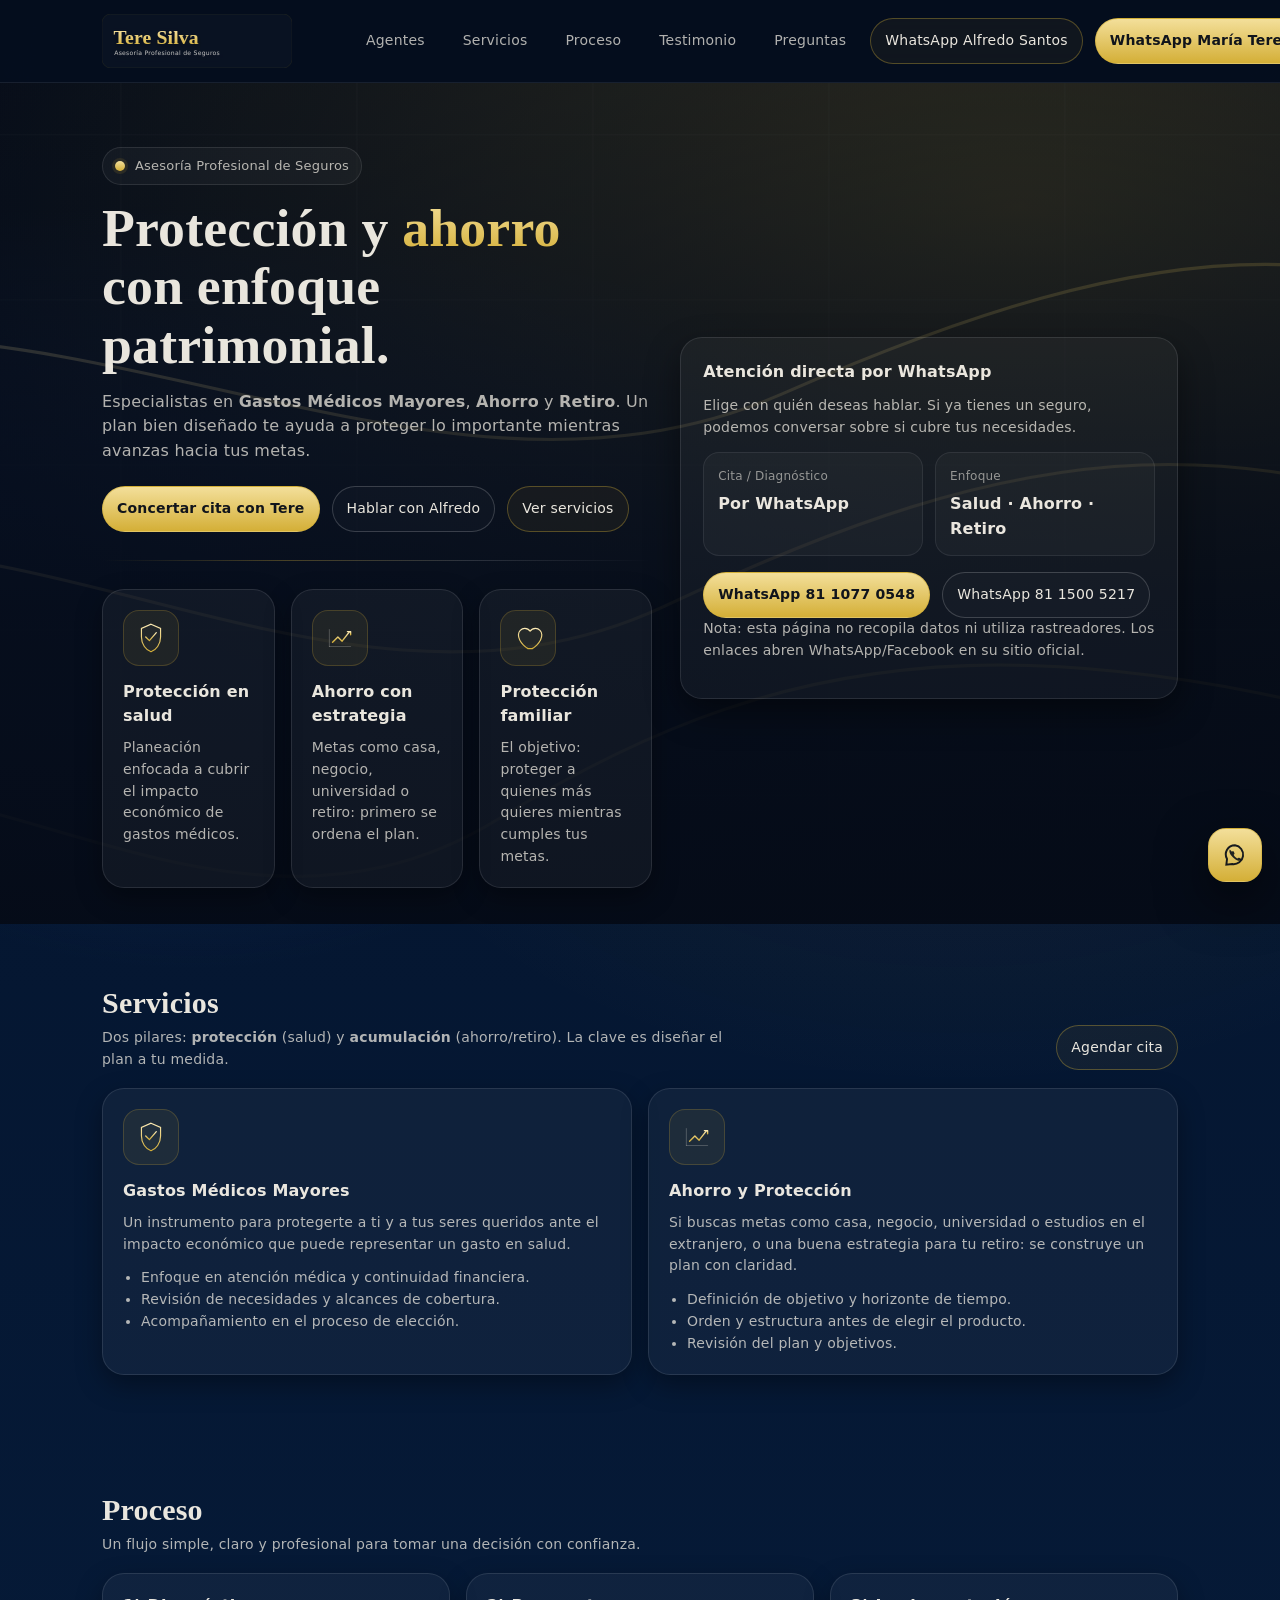
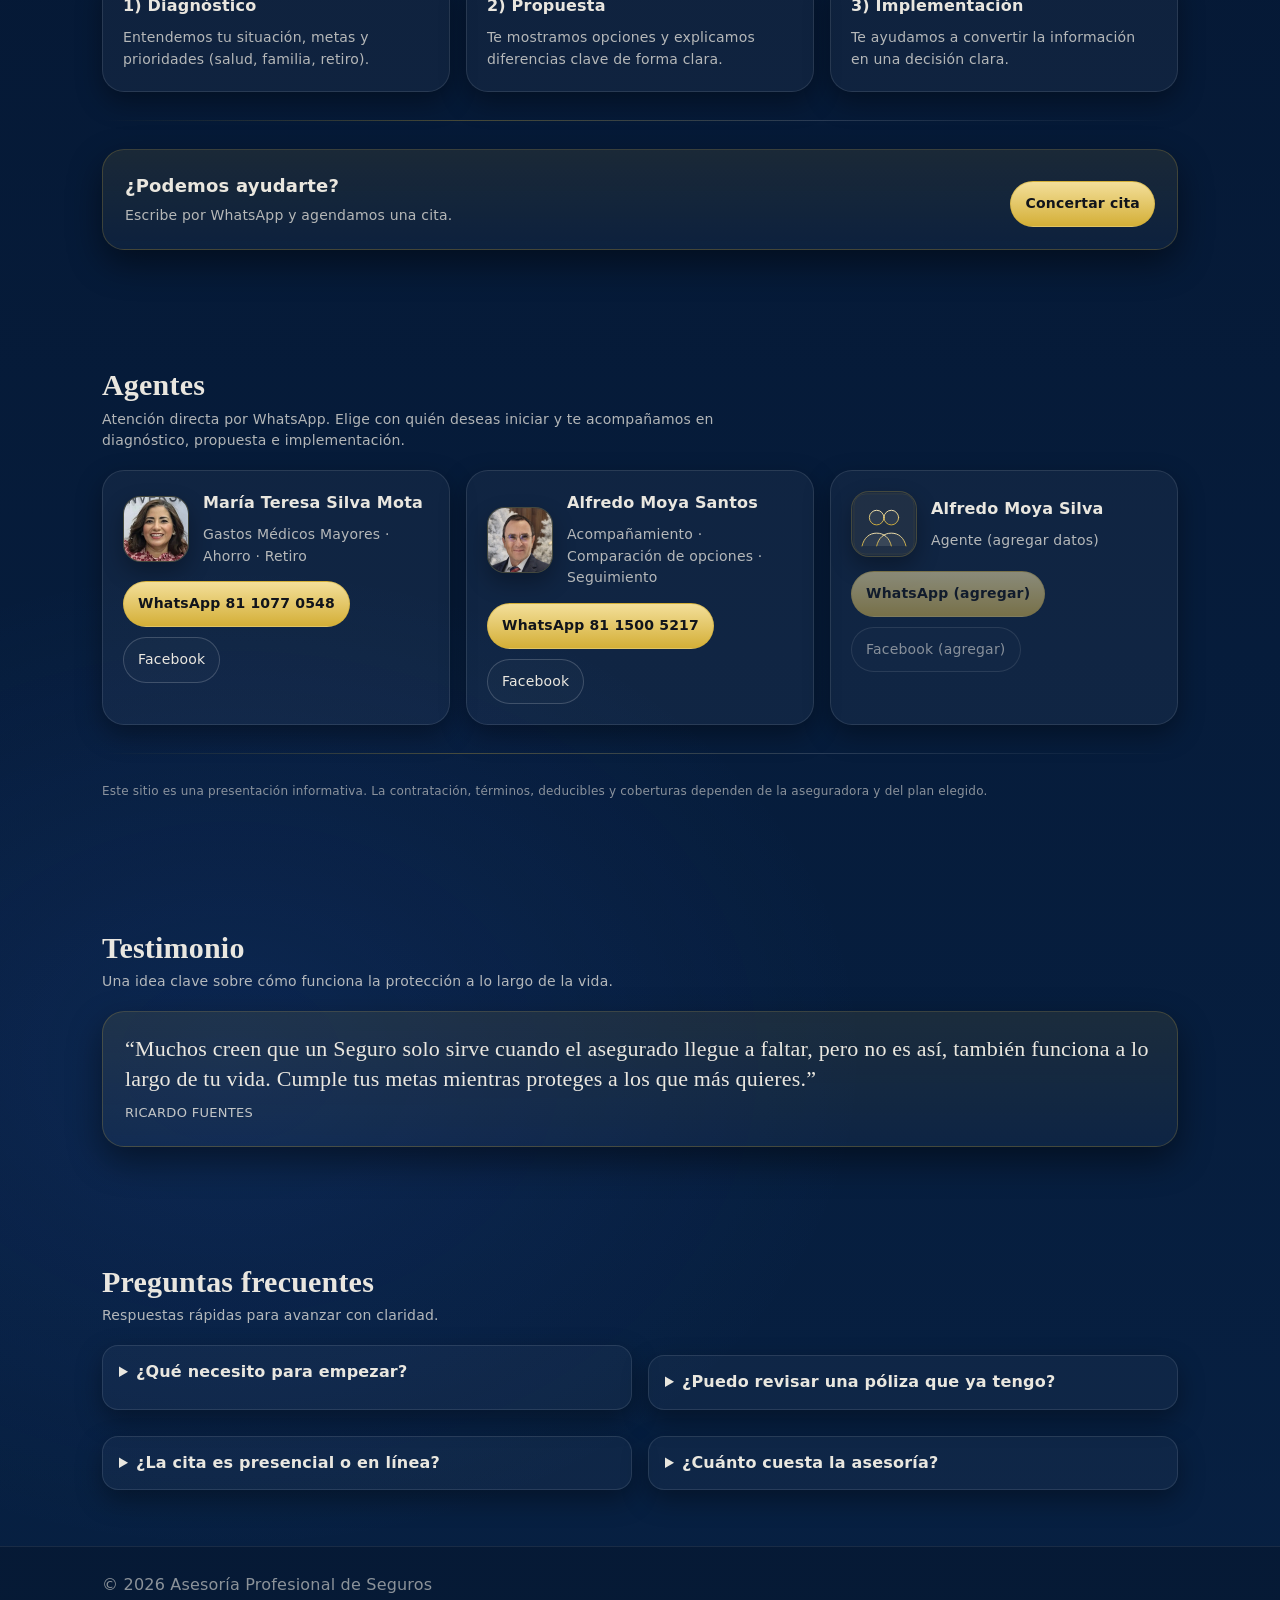
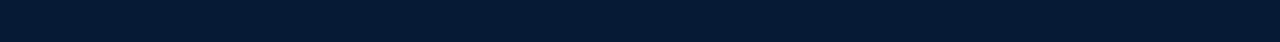
==== index.html @ 5f9d7c5d "Add files via upload" ====
<!DOCTYPE html>

<html lang="es">
<head>
<meta charset="utf-8"/>
<meta content="width=device-width, initial-scale=1" name="viewport"/>
<title>Asesoría Profesional de Seguros – Especialista en Gastos Médicos Mayores, Ahorro y Retiro</title>
<meta content="Especialista en Gastos Médicos Mayores, Ahorro y Retiro. Agenda una cita por WhatsApp." name="description"/>
<meta content="#061326" name="theme-color"/>
<link href="assets/logo.svg" rel="icon" type="image/svg+xml"/>
<link as="image" href="assets/hero.svg" rel="preload"/>
<link href="style.css" rel="stylesheet"/>
</head>
<body>
<header class="site-header" id="siteHeader">
<div class="container">
<div class="header-inner">
<a aria-label="Inicio" class="brand" href="#">
<img alt="Tere Silva - Asesoría de Seguros" src="assets/logo.svg"/>
</a>
<nav aria-label="Navegación" class="nav">
<a data-scroll="agentes" href="#agentes">Agentes</a>
<a data-scroll="servicios" href="#servicios">Servicios</a>
<a data-scroll="proceso" href="#proceso">Proceso</a>
<a data-scroll="testimonio" href="#testimonio">Testimonio</a>
<a data-scroll="faq" href="#faq">Preguntas</a>
</nav>
<div class="header-ctas">
<a class="btn btn-ghost" href="https://wa.link/dg5rxk" rel="noopener" target="_blank">WhatsApp Alfredo Santos</a>
<a class="btn btn-primary" href="https://wa.link/lrawgj" rel="noopener" target="_blank">WhatsApp María Teresa</a>
<button aria-expanded="false" aria-label="Abrir menú" class="btn btn-icon hamburger" id="btnMenu">
<svg aria-hidden="true" fill="none" height="20" viewbox="0 0 24 24" width="20">
<path d="M4 7h16M4 12h16M4 17h16" stroke="rgba(245,241,232,0.9)" stroke-linecap="round" stroke-width="2"></path>
</svg>
</button>
</div>
</div>
<div aria-label="Navegación móvil" class="mobile-nav" data-open="0" id="mobileNav" style="display:none">
<a data-scroll="agentes" href="#agentes">Agentes</a>
<a data-scroll="servicios" href="#servicios">Servicios</a>
<a data-scroll="proceso" href="#proceso">Proceso</a>
<a data-scroll="testimonio" href="#testimonio">Testimonio</a>
<a data-scroll="faq" href="#faq">Preguntas</a>
</div>
</div>
</header>
<main>
<section class="hero">
<div class="container">
<div class="hero-inner">
<div>
<span class="badge"><i></i> Asesoría Profesional de Seguros</span>
<h1 class="h-title">Protección y <span class="accent">ahorro</span> con enfoque patrimonial.</h1>
<p class="h-sub">
              Especialistas en <strong>Gastos Médicos Mayores</strong>, <strong>Ahorro</strong> y <strong>Retiro</strong>.
              Un plan bien diseñado te ayuda a proteger lo importante mientras avanzas hacia tus metas.
            </p>
<div class="hero-actions">
<a class="btn btn-primary" href="https://wa.link/lrawgj" rel="noopener" target="_blank">Concertar cita con Tere</a>
<a class="btn" href="https://wa.link/dg5rxk" rel="noopener" target="_blank">Hablar con Alfredo</a>
<a class="btn btn-ghost" data-scroll="servicios" href="#servicios">Ver servicios</a>
</div>
<div class="hr"></div>
<div class="grid-3">
<div class="card">
<div class="icon"><img alt="" aria-hidden="true" src="assets/icon-shield.svg"/></div>
<h4>Protección en salud</h4>
<p>Planeación enfocada a cubrir el impacto económico de gastos médicos.</p>
</div>
<div class="card">
<div class="icon"><img alt="" aria-hidden="true" src="assets/icon-growth.svg"/></div>
<h4>Ahorro con estrategia</h4>
<p>Metas como casa, negocio, universidad o retiro: primero se ordena el plan.</p>
</div>
<div class="card">
<div class="icon"><img alt="" aria-hidden="true" src="assets/icon-heart.svg"/></div>
<h4>Protección familiar</h4>
<p>El objetivo: proteger a quienes más quieres mientras cumples tus metas.</p>
</div>
</div>
</div>
<aside aria-label="Tarjeta de contacto rápido" class="hero-card">
<h3>Atención directa por WhatsApp</h3>
<p>
              Elige con quién deseas hablar. Si ya tienes un seguro, podemos conversar sobre si cubre tus necesidades.
            </p>
<div class="kpi">
<div class="k">
<div class="label">Cita / Diagnóstico</div>
<div class="val">Por WhatsApp</div>
</div>
<div class="k">
<div class="label">Enfoque</div>
<div class="val">Salud · Ahorro · Retiro</div>
</div>
</div>
<div class="hero-actions" style="margin-top:16px">
<a class="btn btn-primary" href="https://wa.link/lrawgj" rel="noopener" target="_blank">WhatsApp 81 1077 0548</a>
<a class="btn" href="https://wa.link/dg5rxk" rel="noopener" target="_blank">WhatsApp 81 1500 5217</a>
</div>
<p class="smallprint">
              Nota: esta página no recopila datos ni utiliza rastreadores. Los enlaces abren WhatsApp/Facebook en su sitio oficial.
            </p>
</aside>
</div>
</div>
</section>
<section class="section" id="servicios">
<div class="container">
<div class="section-head">
<div>
<h2 class="section-title">Servicios</h2>
<p class="section-sub">
              Dos pilares: <strong>protección</strong> (salud) y <strong>acumulación</strong> (ahorro/retiro). La clave es diseñar el plan a tu medida.
            </p>
</div>
<a class="btn btn-ghost" href="https://wa.link/lrawgj" rel="noopener" target="_blank">Agendar cita</a>
</div>
<div class="grid-2">
<article class="card">
<div class="icon"><img alt="" aria-hidden="true" src="assets/icon-shield.svg"/></div>
<h4>Gastos Médicos Mayores</h4>
<p>
              Un instrumento para protegerte a ti y a tus seres queridos ante el impacto económico que puede representar un gasto en salud.
            </p>
<ul>
<li>Enfoque en atención médica y continuidad financiera.</li>
<li>Revisión de necesidades y alcances de cobertura.</li>
<li>Acompañamiento en el proceso de elección.</li>
</ul>
</article>
<article class="card">
<div class="icon"><img alt="" aria-hidden="true" src="assets/icon-growth.svg"/></div>
<h4>Ahorro y Protección</h4>
<p>
              Si buscas metas como casa, negocio, universidad o estudios en el extranjero, o una buena estrategia para tu retiro: se construye un plan con claridad.
            </p>
<ul>
<li>Definición de objetivo y horizonte de tiempo.</li>
<li>Orden y estructura antes de elegir el producto.</li>
<li>Revisión del plan y objetivos.</li>
</ul>
</article>
</div>
</div>
</section>
<section class="section" id="proceso">
<div class="container">
<div class="section-head">
<div>
<h2 class="section-title">Proceso</h2>
<p class="section-sub">
              Un flujo simple, claro y profesional para tomar una decisión con confianza.
            </p>
</div>
</div>
<div class="grid-3">
<div class="card">
<h4>1) Diagnóstico</h4>
<p>Entendemos tu situación, metas y prioridades (salud, familia, retiro).</p>
</div>
<div class="card">
<h4>2) Propuesta</h4>
<p>Te mostramos opciones y explicamos diferencias clave de forma clara.</p>
</div>
<div class="card">
<h4>3) Implementación</h4>
<p>Te ayudamos a convertir la información en una decisión clara.</p>
</div>
</div>
<div class="hr"></div>
<div class="callout">
<div class="section-head" style="margin-bottom:0">
<div>
<h3 style="margin:0;font-size:18px;letter-spacing:.2px">¿Podemos ayudarte?</h3>
<p class="section-sub" style="margin-top:6px">
                Escribe por WhatsApp y agendamos una cita.
              </p>
</div>
<a class="btn btn-primary" href="https://wa.link/lrawgj" rel="noopener" target="_blank">Concertar cita</a>
</div>
</div>
</div>
</section>
<section class="section" id="agentes">
<div class="container">
<div class="section-head">
<div>
<h2 class="section-title">Agentes</h2>
<p class="section-sub">Atención directa por WhatsApp. Elige con quién deseas iniciar y te acompañamos en diagnóstico, propuesta e implementación.</p>
</div>
</div>
<div class="grid-3 agents-grid">
<article class="card agent-card">
<div class="agent-top">
<picture class="agent-photo" aria-label="Agente: María Teresa Silva Mota"><source srcset="assets/agent-maria-teresa.webp" type="image/webp"/><img class="agent-photo-img" src="assets/agent-maria-teresa.jpg" alt="Agente: María Teresa Silva Mota" loading="lazy" width="66" height="66"/></picture>
<div>
<h4 class="agent-name">María Teresa Silva Mota</h4>
<p class="agent-role">Gastos Médicos Mayores · Ahorro · Retiro</p>
</div>
</div>
<p class="agent-desc"> </p>
<div class="agent-actions">
<a class="btn btn-primary" href="https://wa.link/lrawgj" rel="noopener" target="_blank">WhatsApp 81 1077 0548</a>
<a class="btn" href="https://www.facebook.com/TereSilvaGMM" rel="noopener" target="_blank">Facebook</a>
</div>
</article>
<article class="card agent-card">
<div class="agent-top">
<picture class="agent-photo" aria-label="Agente: Alfredo Moya Santos"><source srcset="assets/agent-alfredo-santos.webp" type="image/webp"/><img class="agent-photo-img" src="assets/agent-alfredo-santos.jpg" alt="Agente: Alfredo Moya Santos" loading="lazy" width="66" height="66"/></picture>
<div>
<h4 class="agent-name">Alfredo Moya Santos</h4>
<p class="agent-role">Acompañamiento · Comparación de opciones · Seguimiento</p>
</div>
</div>
<p class="agent-desc"> </p>
<div class="agent-actions">
<a class="btn btn-primary" href="https://wa.link/dg5rxk" rel="noopener" target="_blank">WhatsApp 81 1500 5217</a>
<a class="btn" href="http://www.facebook.com/AlfredoMoyaSantos" rel="noopener" target="_blank">Facebook</a>
</div>
</article>
<article class="card agent-card">
<div class="agent-top">
<img alt="Agente: Alfredo Moya Silva" class="agent-photo" loading="lazy" src="assets/agent-equipo.svg"/>
<div>
<h4 class="agent-name">Alfredo Moya Silva</h4>
<p class="agent-role">Agente (agregar datos)</p>
</div>
</div>
<p class="agent-desc"> </p>
<div class="agent-actions"><a aria-disabled="true" class="btn btn-primary btn-disabled" href="#">WhatsApp (agregar)</a><a aria-disabled="true" class="btn btn-disabled" href="#">Facebook (agregar)</a></div>
</article>
</div>
<div class="hr"></div>
<p class="smallprint">
          Este sitio es una presentación informativa. La contratación, términos, deducibles y coberturas dependen de la aseguradora y del plan elegido.
        </p>
</div>
</section>
<section class="section" id="testimonio">
<div class="container">
<div class="section-head">
<div>
<h2 class="section-title">Testimonio</h2>
<p class="section-sub">Una idea clave sobre cómo funciona la protección a lo largo de la vida.</p>
</div>
</div>
<div class="callout">
<p class="quote">
            “Muchos creen que un Seguro solo sirve cuando el asegurado llegue a faltar, pero no es así, también funciona a lo largo de tu vida. Cumple tus metas mientras proteges a los que más quieres.”
          </p>
<p class="quote-author">Ricardo Fuentes</p>
</div>
</div>
</section>
<section class="section" id="faq">
<div class="container">
<div class="section-head">
<div>
<h2 class="section-title">Preguntas frecuentes</h2>
<p class="section-sub">Respuestas rápidas para avanzar con claridad.</p>
</div>
</div>
<div class="faq grid-2">
<details class="card">
<summary>¿Qué necesito para empezar?</summary>
<p>Con una breve conversación: qué buscas proteger, tu objetivo de ahorro/retiro y tu horizonte de tiempo.</p>
</details>
<details class="card">
<summary>¿Puedo revisar una póliza que ya tengo?</summary>
<p>Sí. Podemos revisar lo que tienes y compararlo contra tus necesidades actuales.</p>
</details>
<details class="card">
<summary>¿La cita es presencial o en línea?</summary>
<p>La forma más práctica es iniciar por WhatsApp y después definimos el formato de la cita.</p>
</details>
<details class="card">
<summary>¿Cuánto cuesta la asesoría?</summary>
<p>Escríbenos y te orientamos sobre el siguiente paso.</p>
</details>
</div>
</div>
</section>
</main>
<footer>
<div class="container">
<div>© <span id="year"></span> Asesoría Profesional de Seguros</div>
</div>
</footer>
<button aria-label="Abrir WhatsApp" class="whatsapp-fab" data-href="https://wa.link/lrawgj" id="waFab">
<!-- Minimal WhatsApp glyph (not official logo) -->
<svg aria-hidden="true" fill="none" viewbox="0 0 24 24">
<path d="M12 3a8.5 8.5 0 0 0-7.36 12.75L4 21l5.42-.62A8.5 8.5 0 1 0 12 3z" stroke="rgba(5,11,23,0.92)" stroke-width="1.8"></path>
<path d="M9.2 8.9c.2-.4.4-.4.6-.4h.6c.2 0 .4.1.5.4l.6 1.4c.1.3.1.6-.1.8l-.4.5c-.1.1-.2.3-.1.5.2.5.7 1.2 1.3 1.8.6.6 1.3 1.1 1.8 1.3.2.1.4 0 .5-.1l.5-.4c.2-.2.5-.2.8-.1l1.4.6c.3.1.4.3.4.5v.6c0 .2 0 .4-.4.6-.4.2-1.4.6-2.8.2-1.4-.4-3-1.6-4.4-3-1.4-1.4-2.6-3-3-4.4-.4-1.4 0-2.4.2-2.8z" fill="rgba(5,11,23,0.88)"></path>
</svg>
</button>
<script>
    document.getElementById('year').textContent = new Date().getFullYear();
  </script>
<script src="main.js"></script>
</body>
</html>
---- style.css ----
/* TereSilva - Lux Corporate (static, no WordPress dependencies) */

:root{
  --bg0:#04132b;
  --bg1:#072042;
  --panel: rgba(255,255,255,0.045);
  --panel2: rgba(255,255,255,0.03);
  --stroke: rgba(255,255,255,0.10);
  --stroke2: rgba(212,175,55,0.22);
  --text: rgba(245,241,232,0.95);
  --muted: rgba(245,241,232,0.72);
  --muted2: rgba(245,241,232,0.56);
  --gold: #d4af37;
  --gold2:#b88b1b;
  --ice: #b7c6ff;
  --danger:#ff5b5b;
  --shadow: 0 22px 60px rgba(0,0,0,0.55);
  --shadow2: 0 14px 34px rgba(0,0,0,0.45);
  --radius-xl: 22px;
  --radius-lg: 18px;
  --radius-md: 14px;
  --maxw: 1120px;
}

*{ box-sizing:border-box; }
html, body{ margin:0; padding:0; }
body{
  font-family: system-ui, -apple-system, Segoe UI, Roboto, Arial, sans-serif;
  background: radial-gradient(1200px 800px at 75% 20%, rgba(212,175,55,0.08), transparent 55%),
              radial-gradient(1100px 850px at 18% 82%, rgba(64,123,255,0.10), transparent 58%),
              radial-gradient(900px 700px at 15% 18%, rgba(20,48,96,0.65), transparent 55%),
              linear-gradient(180deg, var(--bg0), var(--bg1));
  color: var(--text);
  line-height: 1.55;
  letter-spacing: 0.2px;
  overflow-x:hidden;
}

a{ color:inherit; text-decoration:none; }
a:focus-visible, button:focus-visible{
  outline: 3px solid rgba(212,175,55,0.55);
  outline-offset: 3px;
  border-radius: 10px;
}

.container{
  max-width: var(--maxw);
  margin: 0 auto;
  padding: 0 22px;
}

.hr{
  height:1px;
  background: linear-gradient(90deg, transparent, rgba(212,175,55,0.35), rgba(255,255,255,0.16), transparent);
  margin: 28px 0;
  opacity: 0.9;
}

.badge{
  display:inline-flex;
  align-items:center;
  gap:10px;
  padding: 8px 12px;
  border-radius: 999px;
  background: rgba(255,255,255,0.035);
  border: 1px solid rgba(255,255,255,0.10);
  color: var(--muted);
  font-size: 13px;
}

.badge i{
  width:10px; height:10px;
  border-radius:50%;
  background: linear-gradient(180deg, #f3df9a, var(--gold));
  box-shadow: 0 0 0 3px rgba(212,175,55,0.12);
}

header.site-header{
  position: sticky;
  top: 0;
  z-index: 50;
  backdrop-filter: blur(16px);
  background: rgba(5,11,23,0.66);
  border-bottom: 1px solid rgba(255,255,255,0.08);
}

.header-inner{
  display:flex;
  align-items:center;
  justify-content:space-between;
  padding: 14px 0;
  gap: 14px;
}

.brand{
  display:flex;
  align-items:center;
  gap: 12px;
  min-width: 240px;
}

.brand img{
  width: 190px;
  height: auto;
  display:block;
}

.nav{
  display:flex;
  align-items:center;
  gap: 18px;
}

.nav a{
  color: var(--muted);
  font-size: 14px;
  padding: 10px 10px;
  border-radius: 10px;
  transition: background .2s ease, color .2s ease;
}

.nav a:hover{
  background: rgba(255,255,255,0.04);
  color: var(--text);
}

.header-ctas{
  display:flex;
  align-items:center;
  gap: 12px;
}

.btn{
  border: 1px solid rgba(255,255,255,0.18);
  background: rgba(255,255,255,0.02);
  color: var(--text);
  padding: 11px 14px;
  border-radius: 999px;
  font-size: 14px;
  display:inline-flex;
  align-items:center;
  justify-content:center;
  gap: 10px;
  cursor: pointer;
  transition: transform .16s ease, background .2s ease, border-color .2s ease;
  user-select:none;
  white-space:nowrap;
}

.btn:hover{
  transform: translateY(-1px);
  background: rgba(255,255,255,0.05);
  border-color: rgba(255,255,255,0.26);
}

.btn-primary{
  background: linear-gradient(180deg, #f3df9a, var(--gold));
  border-color: rgba(212,175,55,0.55);
  color: rgba(5,11,23,0.95);
  font-weight: 700;
}

.btn-primary:hover{
  background: linear-gradient(180deg, #fdebb5, #cfa52d);
}

.btn-ghost{
  border-color: rgba(212,175,55,0.35);
  background: rgba(212,175,55,0.06);
  color: var(--text);
}

.btn-ghost:hover{
  background: rgba(212,175,55,0.10);
}

.btn-icon{
  width: 44px;
  height: 44px;
  padding: 0;
  border-radius: 14px;
}

.hamburger{
  display:none;
}

.mobile-nav{
  display:none;
  padding: 0 0 14px 0;
}

.mobile-nav a{
  display:block;
  padding: 12px 12px;
  color: var(--muted);
  border-radius: 12px;
  margin-top: 6px;
  background: rgba(255,255,255,0.02);
  border: 1px solid rgba(255,255,255,0.08);
}

.mobile-nav a:hover{
  color: var(--text);
  background: rgba(255,255,255,0.04);
}

/* HERO */
.hero{
  position: relative;
  padding: 64px 0 36px 0;
  overflow: hidden;
}

.hero::before{
  content:"";
  position:absolute;
  inset: -80px -120px -120px -120px;
  background-image: url("assets/hero.svg");
  background-size: cover;
  background-position: center;
  opacity: 0.92;
  transform: scale(1.02);
  pointer-events:none;
}

.hero::after{
  content:"";
  position:absolute;
  inset:0;
  background:
    linear-gradient(180deg, rgba(5,11,23,0.22), rgba(5,11,23,0.86) 62%, rgba(5,11,23,0.98));
  pointer-events:none;
}

.hero-inner{
  position:relative;
  z-index:2;
  display:grid;
  grid-template-columns: 1.05fr 0.95fr;
  gap: 28px;
  align-items: center;
}

.h-title{
  font-family: Georgia, "Times New Roman", serif;
  letter-spacing: 0.2px;
  font-weight: 800;
  font-size: clamp(34px, 4.2vw, 54px);
  line-height: 1.08;
  margin: 14px 0 14px 0;
}

.h-title .accent{
  background: linear-gradient(180deg, #f3df9a, var(--gold));
  -webkit-background-clip: text;
  background-clip: text;
  color: transparent;
}

.h-sub{
  color: var(--muted);
  font-size: 16px;
  max-width: 56ch;
}

.hero-actions{
  display:flex;
  gap: 12px;
  flex-wrap: wrap;
  margin-top: 22px;
}

.hero-card{
  background: rgba(255,255,255,0.04);
  border: 1px solid rgba(255,255,255,0.10);
  border-radius: var(--radius-xl);
  padding: 22px 22px;
  box-shadow: var(--shadow2);
}

.hero-card h3{
  margin: 0 0 10px 0;
  font-size: 16px;
  letter-spacing: 0.2px;
}

.hero-card p{
  margin: 0 0 14px 0;
  color: var(--muted);
  font-size: 14px;
}

.kpi{
  display:grid;
  grid-template-columns: 1fr 1fr;
  gap: 12px;
  margin-top: 14px;
}

.kpi .k{
  background: rgba(255,255,255,0.03);
  border: 1px solid rgba(255,255,255,0.08);
  border-radius: 16px;
  padding: 14px;
}

.k .label{
  color: var(--muted2);
  font-size: 12px;
}

.k .val{
  margin-top: 6px;
  font-weight: 800;
  letter-spacing: 0.2px;
}

.section{
  padding: 56px 0;
}

.section-head{
  display:flex;
  align-items:flex-end;
  justify-content: space-between;
  gap: 18px;
  margin-bottom: 18px;
}

.section-title{
  font-family: Georgia, "Times New Roman", serif;
  font-size: 30px;
  margin: 0;
}

.section-sub{
  margin: 0;
  color: var(--muted);
  max-width: 70ch;
  font-size: 14px;
}

.grid-3{
  display:grid;
  grid-template-columns: repeat(3, 1fr);
  gap: 16px;
}

.grid-2{
  display:grid;
  grid-template-columns: repeat(2, 1fr);
  gap: 16px;
}

.card{
  background: var(--panel);
  border: 1px solid rgba(255,255,255,0.10);
  border-radius: var(--radius-xl);
  padding: 20px;
  box-shadow: 0 10px 26px rgba(0,0,0,0.35);
  transition: transform .18s ease, border-color .18s ease, background .18s ease;
}

.card:hover{
  transform: translateY(-3px);
  border-color: rgba(212,175,55,0.22);
  background: rgba(255,255,255,0.055);
}

.card .icon{
  width: 56px;
  height: 56px;
  border-radius: 16px;
  background: rgba(212,175,55,0.08);
  border: 1px solid rgba(212,175,55,0.22);
  display:flex;
  align-items:center;
  justify-content:center;
  margin-bottom: 14px;
}

.card .icon img{
  width: 34px; height: 34px;
}

.card h4{
  margin: 0 0 8px 0;
  font-size: 16px;
}

.card p{
  margin: 0;
  color: var(--muted);
  font-size: 14px;
}

.card ul{
  margin: 12px 0 0 18px;
  padding: 0;
  color: var(--muted);
  font-size: 14px;
}

.callout{
  border-radius: var(--radius-xl);
  background: linear-gradient(180deg, rgba(212,175,55,0.10), rgba(255,255,255,0.03));
  border: 1px solid rgba(212,175,55,0.22);
  padding: 22px;
  box-shadow: var(--shadow2);
}

.quote{
  font-family: Georgia, "Times New Roman", serif;
  font-size: 22px;
  line-height: 1.35;
  margin: 0 0 10px 0;
}

.quote-author{
  margin: 0;
  color: rgba(245,241,232,0.78);
  font-size: 13px;
  letter-spacing: 0.3px;
  text-transform: uppercase;
}

.faq details{
  background: rgba(255,255,255,0.035);
  border: 1px solid rgba(255,255,255,0.10);
  border-radius: 16px;
  padding: 14px 16px;
}

.faq details + details{ margin-top: 10px; }

.faq summary{
  cursor: pointer;
  font-weight: 700;
  color: var(--text);
}

.faq p{
  color: var(--muted);
  margin: 10px 0 0 0;
  font-size: 14px;
}

.contact-card{
  display:flex;
  flex-direction: column;
  gap: 12px;
}

.contact-row{
  display:flex;
  align-items:center;
  justify-content: space-between;
  gap: 12px;
  padding: 12px 14px;
  background: rgba(255,255,255,0.03);
  border: 1px solid rgba(255,255,255,0.08);
  border-radius: 16px;
}

.contact-row .who{
  display:flex;
  flex-direction: column;
  gap: 2px;
}

.contact-row .who strong{
  letter-spacing: 0.2px;
}

.contact-row .who span{
  font-size: 12px;
  color: var(--muted2);
}

/* AGENTES */
.agents-grid{ margin-top: 10px; }

.agent-top{
  display:flex;
  align-items:center;
  gap: 14px;
  margin-bottom: 12px;
}

.agent-photo{
  width: 66px;
  height: 66px;
  border-radius: 18px;
  overflow: hidden;
  background: rgba(212,175,55,0.06);
  border: 1px solid rgba(212,175,55,0.22);
  box-shadow: 0 10px 22px rgba(0,0,0,0.30);
  flex: 0 0 auto;
  display: block;
}

.agent-photo-img{
  width: 100%;
  height: 100%;
  display: block;
  object-fit: cover;
  object-position: 50% 25%;
}

.agent-name{
  margin: 0;
  font-size: 16px;
}

.agent-role{
  margin: 4px 0 0 0;
  color: var(--muted2);
  font-size: 12px;
}

.agent-desc{
  margin: 0;
  color: var(--muted);
  font-size: 14px;
}

.agent-actions{
  display:flex;
  gap: 10px;
  flex-wrap: wrap;
  margin-top: 14px;
}

footer{
  padding: 26px 0 44px 0;
  color: var(--muted2);
  border-top: 1px solid rgba(255,255,255,0.08);
  background: rgba(0,0,0,0.18);
}

.smallprint{
  font-size: 12px;
  color: rgba(245,241,232,0.55);
  margin-top: 10px;
}

.whatsapp-fab{
  position: fixed;
  right: 18px;
  bottom: 18px;
  z-index: 70;
  width: 54px;
  height: 54px;
  border-radius: 18px;
  background: linear-gradient(180deg, #f3df9a, var(--gold));
  border: 1px solid rgba(212,175,55,0.55);
  box-shadow: 0 18px 50px rgba(0,0,0,0.55);
  display:flex;
  align-items:center;
  justify-content:center;
  cursor:pointer;
  transition: transform .16s ease;
}
.whatsapp-fab:hover{ transform: translateY(-2px); }
.whatsapp-fab svg{ width: 26px; height: 26px; }

/* Responsive */
@media (max-width: 980px){
  .hero-inner{ grid-template-columns: 1fr; }
  .grid-3{ grid-template-columns: 1fr; }
  .grid-2{ grid-template-columns: 1fr; }
  .nav, .header-ctas .btn-ghost{ display:none; }
  .hamburger{ display:inline-flex; }
  .mobile-nav{ display:block; }
}


/* Disabled placeholder buttons */
.btn-disabled{opacity:0.55; pointer-events:none; filter:saturate(0.8);}
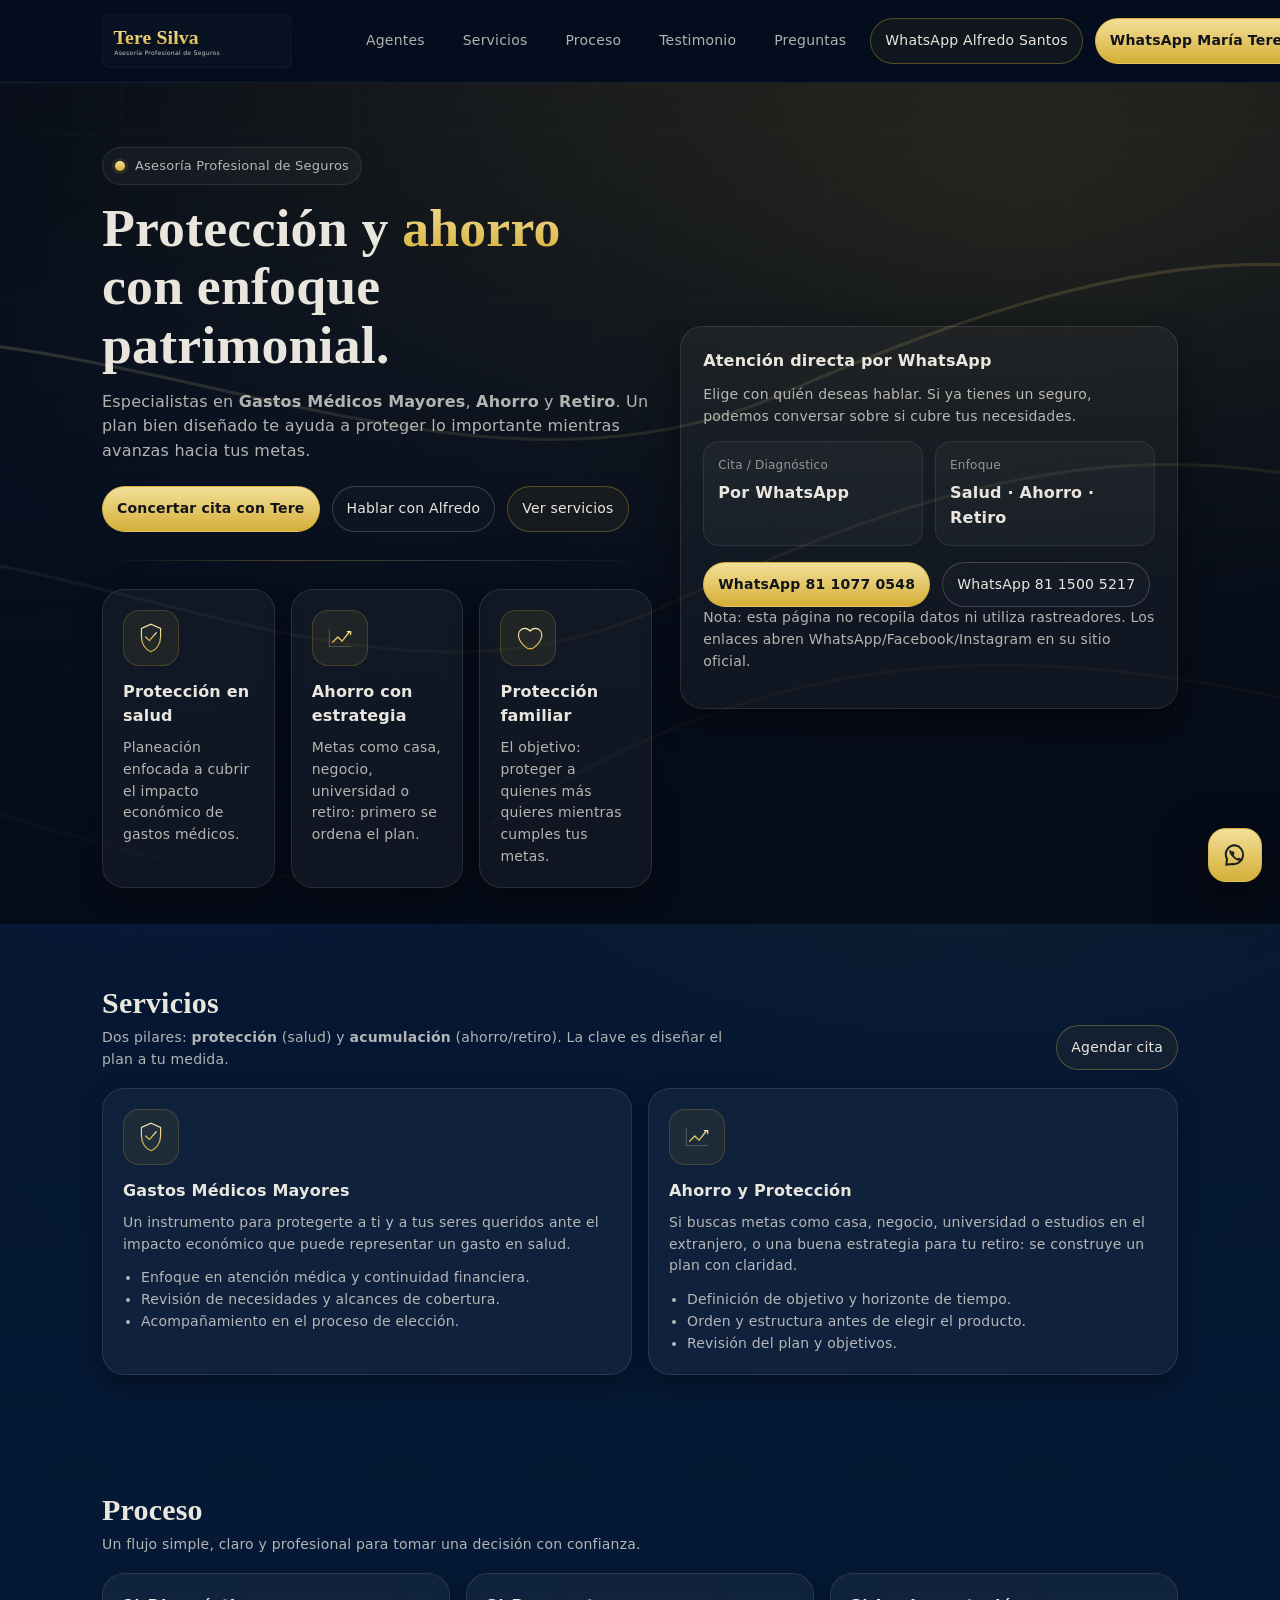
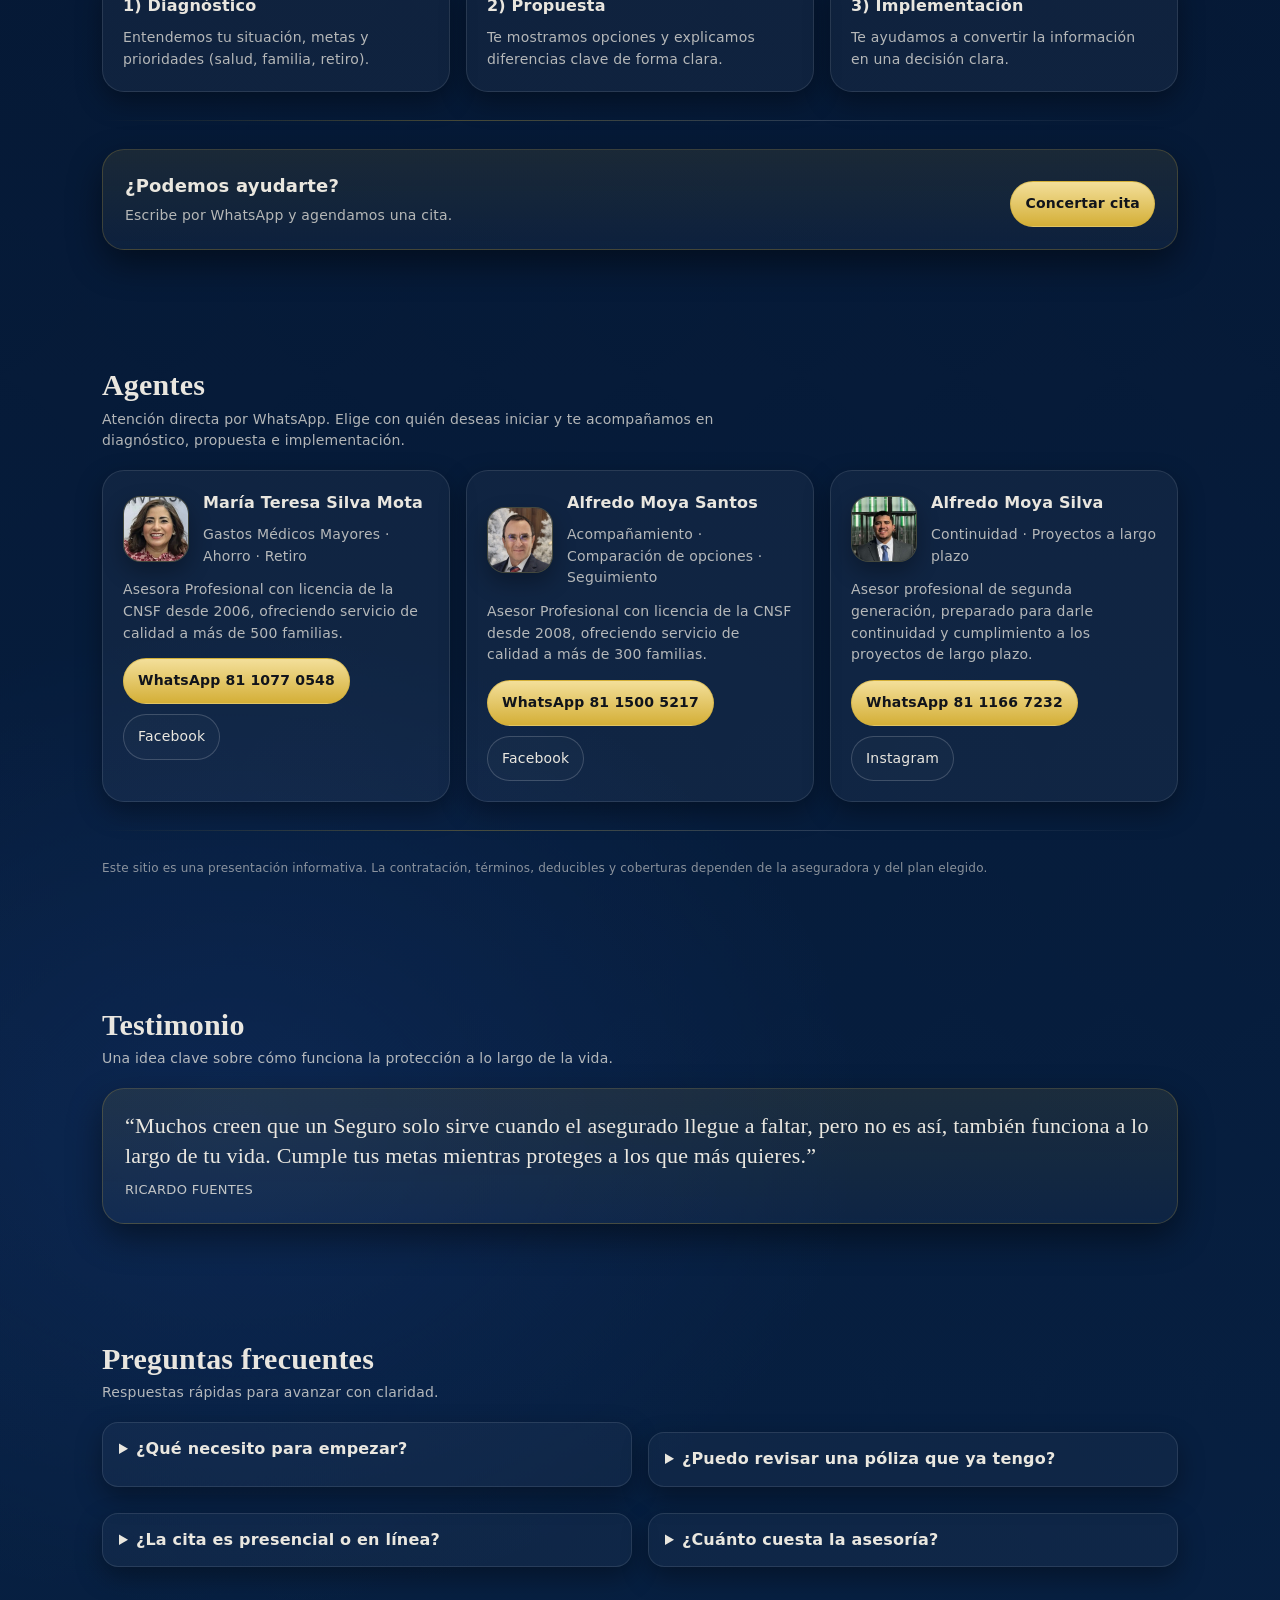
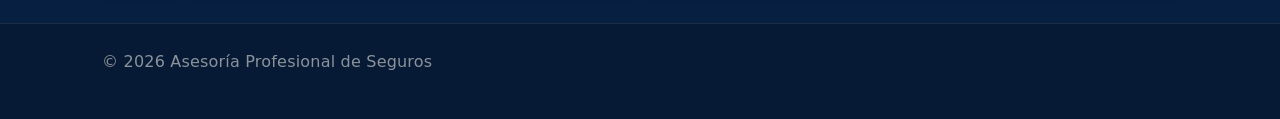
==== commit 13794603: "Add files via upload" ====
--- a/index.html
+++ b/index.html
@@ -1,302 +1,331 @@
 <!DOCTYPE html>
-
 <html lang="es">
 <head>
-<meta charset="utf-8"/>
-<meta content="width=device-width, initial-scale=1" name="viewport"/>
-<title>Asesoría Profesional de Seguros – Especialista en Gastos Médicos Mayores, Ahorro y Retiro</title>
-<meta content="Especialista en Gastos Médicos Mayores, Ahorro y Retiro. Agenda una cita por WhatsApp." name="description"/>
-<meta content="#061326" name="theme-color"/>
-<link href="assets/logo.svg" rel="icon" type="image/svg+xml"/>
-<link as="image" href="assets/hero.svg" rel="preload"/>
-<link href="style.css" rel="stylesheet"/>
+  <meta charset="utf-8"/>
+  <meta content="width=device-width, initial-scale=1" name="viewport"/>
+  <title>Asesoría Profesional de Seguros – Especialista en Gastos Médicos Mayores, Ahorro y Retiro</title>
+  <meta content="Especialista en Gastos Médicos Mayores, Ahorro y Retiro. Agenda una cita por WhatsApp." name="description"/>
+  <meta content="#061326" name="theme-color"/>
+  <link href="assets/logo.svg" rel="icon" type="image/svg+xml"/>
+  <link as="image" href="assets/hero.svg" rel="preload"/>
+  <link href="style.css" rel="stylesheet"/>
 </head>
 <body>
 <header class="site-header" id="siteHeader">
-<div class="container">
-<div class="header-inner">
-<a aria-label="Inicio" class="brand" href="#">
-<img alt="Tere Silva - Asesoría de Seguros" src="assets/logo.svg"/>
-</a>
-<nav aria-label="Navegación" class="nav">
-<a data-scroll="agentes" href="#agentes">Agentes</a>
-<a data-scroll="servicios" href="#servicios">Servicios</a>
-<a data-scroll="proceso" href="#proceso">Proceso</a>
-<a data-scroll="testimonio" href="#testimonio">Testimonio</a>
-<a data-scroll="faq" href="#faq">Preguntas</a>
-</nav>
-<div class="header-ctas">
-<a class="btn btn-ghost" href="https://wa.link/dg5rxk" rel="noopener" target="_blank">WhatsApp Alfredo Santos</a>
-<a class="btn btn-primary" href="https://wa.link/lrawgj" rel="noopener" target="_blank">WhatsApp María Teresa</a>
-<button aria-expanded="false" aria-label="Abrir menú" class="btn btn-icon hamburger" id="btnMenu">
-<svg aria-hidden="true" fill="none" height="20" viewbox="0 0 24 24" width="20">
-<path d="M4 7h16M4 12h16M4 17h16" stroke="rgba(245,241,232,0.9)" stroke-linecap="round" stroke-width="2"></path>
-</svg>
+  <div class="container">
+    <div class="header-inner">
+      <a aria-label="Inicio" class="brand" href="#">
+        <img alt="Tere Silva - Asesoría de Seguros" src="assets/logo.svg"/>
+      </a>
+
+      <nav aria-label="Navegación" class="nav">
+        <a data-scroll="agentes" href="#agentes">Agentes</a>
+        <a data-scroll="servicios" href="#servicios">Servicios</a>
+        <a data-scroll="proceso" href="#proceso">Proceso</a>
+        <a data-scroll="testimonio" href="#testimonio">Testimonio</a>
+        <a data-scroll="faq" href="#faq">Preguntas</a>
+      </nav>
+
+      <div class="header-ctas">
+        <a class="btn btn-ghost" href="https://wa.link/dg5rxk" rel="noopener" target="_blank">WhatsApp Alfredo Santos</a>
+        <a class="btn btn-primary" href="https://wa.link/lrawgj" rel="noopener" target="_blank">WhatsApp María Teresa</a>
+        <button aria-expanded="false" aria-label="Abrir menú" class="btn btn-icon hamburger" id="btnMenu">
+          <svg aria-hidden="true" fill="none" height="20" viewBox="0 0 24 24" width="20">
+            <path d="M4 7h16M4 12h16M4 17h16" stroke="rgba(245,241,232,0.9)" stroke-linecap="round" stroke-width="2"></path>
+          </svg>
+        </button>
+      </div>
+    </div>
+
+    <div aria-label="Navegación móvil" class="mobile-nav" data-open="0" id="mobileNav" style="display:none">
+      <a data-scroll="agentes" href="#agentes">Agentes</a>
+      <a data-scroll="servicios" href="#servicios">Servicios</a>
+      <a data-scroll="proceso" href="#proceso">Proceso</a>
+      <a data-scroll="testimonio" href="#testimonio">Testimonio</a>
+      <a data-scroll="faq" href="#faq">Preguntas</a>
+    </div>
+  </div>
+</header>
+
+<main>
+  <section class="hero">
+    <div class="container">
+      <div class="hero-inner">
+        <div>
+          <span class="badge"><i></i> Asesoría Profesional de Seguros</span>
+          <h1 class="h-title">Protección y <span class="accent">ahorro</span> con enfoque patrimonial.</h1>
+          <p class="h-sub">
+            Especialistas en <strong>Gastos Médicos Mayores</strong>, <strong>Ahorro</strong> y <strong>Retiro</strong>.
+            Un plan bien diseñado te ayuda a proteger lo importante mientras avanzas hacia tus metas.
+          </p>
+
+          <div class="hero-actions">
+            <a class="btn btn-primary" href="https://wa.link/lrawgj" rel="noopener" target="_blank">Concertar cita con Tere</a>
+            <a class="btn" href="https://wa.link/dg5rxk" rel="noopener" target="_blank">Hablar con Alfredo</a>
+            <a class="btn btn-ghost" data-scroll="servicios" href="#servicios">Ver servicios</a>
+          </div>
+
+          <div class="hr"></div>
+
+          <div class="grid-3">
+            <div class="card">
+              <div class="icon"><img alt="" aria-hidden="true" src="assets/icon-shield.svg"/></div>
+              <h4>Protección en salud</h4>
+              <p>Planeación enfocada a cubrir el impacto económico de gastos médicos.</p>
+            </div>
+            <div class="card">
+              <div class="icon"><img alt="" aria-hidden="true" src="assets/icon-growth.svg"/></div>
+              <h4>Ahorro con estrategia</h4>
+              <p>Metas como casa, negocio, universidad o retiro: primero se ordena el plan.</p>
+            </div>
+            <div class="card">
+              <div class="icon"><img alt="" aria-hidden="true" src="assets/icon-heart.svg"/></div>
+              <h4>Protección familiar</h4>
+              <p>El objetivo: proteger a quienes más quieres mientras cumples tus metas.</p>
+            </div>
+          </div>
+        </div>
+
+        <aside aria-label="Tarjeta de contacto rápido" class="hero-card">
+          <h3>Atención directa por WhatsApp</h3>
+          <p>Elige con quién deseas hablar. Si ya tienes un seguro, podemos conversar sobre si cubre tus necesidades.</p>
+
+          <div class="kpi">
+            <div class="k">
+              <div class="label">Cita / Diagnóstico</div>
+              <div class="val">Por WhatsApp</div>
+            </div>
+            <div class="k">
+              <div class="label">Enfoque</div>
+              <div class="val">Salud · Ahorro · Retiro</div>
+            </div>
+          </div>
+
+          <div class="hero-actions" style="margin-top:16px">
+            <a class="btn btn-primary" href="https://wa.link/lrawgj" rel="noopener" target="_blank">WhatsApp 81 1077 0548</a>
+            <a class="btn" href="https://wa.link/dg5rxk" rel="noopener" target="_blank">WhatsApp 81 1500 5217</a>
+          </div>
+
+          <p class="smallprint">
+            Nota: esta página no recopila datos ni utiliza rastreadores. Los enlaces abren WhatsApp/Facebook/Instagram en su sitio oficial.
+          </p>
+        </aside>
+      </div>
+    </div>
+  </section>
+
+  <section class="section" id="servicios">
+    <div class="container">
+      <div class="section-head">
+        <div>
+          <h2 class="section-title">Servicios</h2>
+          <p class="section-sub">Dos pilares: <strong>protección</strong> (salud) y <strong>acumulación</strong> (ahorro/retiro). La clave es diseñar el plan a tu medida.</p>
+        </div>
+        <a class="btn btn-ghost" href="https://wa.link/lrawgj" rel="noopener" target="_blank">Agendar cita</a>
+      </div>
+
+      <div class="grid-2">
+        <article class="card">
+          <div class="icon"><img alt="" aria-hidden="true" src="assets/icon-shield.svg"/></div>
+          <h4>Gastos Médicos Mayores</h4>
+          <p>Un instrumento para protegerte a ti y a tus seres queridos ante el impacto económico que puede representar un gasto en salud.</p>
+          <ul>
+            <li>Enfoque en atención médica y continuidad financiera.</li>
+            <li>Revisión de necesidades y alcances de cobertura.</li>
+            <li>Acompañamiento en el proceso de elección.</li>
+          </ul>
+        </article>
+
+        <article class="card">
+          <div class="icon"><img alt="" aria-hidden="true" src="assets/icon-growth.svg"/></div>
+          <h4>Ahorro y Protección</h4>
+          <p>Si buscas metas como casa, negocio, universidad o estudios en el extranjero, o una buena estrategia para tu retiro: se construye un plan con claridad.</p>
+          <ul>
+            <li>Definición de objetivo y horizonte de tiempo.</li>
+            <li>Orden y estructura antes de elegir el producto.</li>
+            <li>Revisión del plan y objetivos.</li>
+          </ul>
+        </article>
+      </div>
+    </div>
+  </section>
+
+  <section class="section" id="proceso">
+    <div class="container">
+      <div class="section-head">
+        <div>
+          <h2 class="section-title">Proceso</h2>
+          <p class="section-sub">Un flujo simple, claro y profesional para tomar una decisión con confianza.</p>
+        </div>
+      </div>
+
+      <div class="grid-3">
+        <div class="card">
+          <h4>1) Diagnóstico</h4>
+          <p>Entendemos tu situación, metas y prioridades (salud, familia, retiro).</p>
+        </div>
+        <div class="card">
+          <h4>2) Propuesta</h4>
+          <p>Te mostramos opciones y explicamos diferencias clave de forma clara.</p>
+        </div>
+        <div class="card">
+          <h4>3) Implementación</h4>
+          <p>Te ayudamos a convertir la información en una decisión clara.</p>
+        </div>
+      </div>
+
+      <div class="hr"></div>
+
+      <div class="callout">
+        <div class="section-head" style="margin-bottom:0">
+          <div>
+            <h3 style="margin:0;font-size:18px;letter-spacing:.2px">¿Podemos ayudarte?</h3>
+            <p class="section-sub" style="margin-top:6px">Escribe por WhatsApp y agendamos una cita.</p>
+          </div>
+          <a class="btn btn-primary" href="https://wa.link/lrawgj" rel="noopener" target="_blank">Concertar cita</a>
+        </div>
+      </div>
+    </div>
+  </section>
+
+  <section class="section" id="agentes">
+    <div class="container">
+      <div class="section-head">
+        <div>
+          <h2 class="section-title">Agentes</h2>
+          <p class="section-sub">Atención directa por WhatsApp. Elige con quién deseas iniciar y te acompañamos en diagnóstico, propuesta e implementación.</p>
+        </div>
+      </div>
+
+      <div class="grid-3 agents-grid">
+        <article class="card agent-card">
+          <div class="agent-top">
+            <picture class="agent-photo" aria-label="Agente: María Teresa Silva Mota">
+              <source srcset="assets/agent-maria-teresa.webp" type="image/webp"/>
+              <img class="agent-photo-img" src="assets/agent-maria-teresa.jpg" alt="Agente: María Teresa Silva Mota" loading="lazy" width="66" height="66"/>
+            </picture>
+            <div>
+              <h4 class="agent-name">María Teresa Silva Mota</h4>
+              <p class="agent-role">Gastos Médicos Mayores · Ahorro · Retiro</p>
+            </div>
+          </div>
+          <p class="agent-desc">Asesora Profesional con licencia de la CNSF desde 2006, ofreciendo servicio de calidad a más de 500 familias.</p>
+          <div class="agent-actions">
+            <a class="btn btn-primary" href="https://wa.link/lrawgj" rel="noopener" target="_blank">WhatsApp 81 1077 0548</a>
+            <a class="btn" href="https://www.facebook.com/TereSilvaGMM" rel="noopener" target="_blank">Facebook</a>
+          </div>
+        </article>
+
+        <article class="card agent-card">
+          <div class="agent-top">
+            <picture class="agent-photo" aria-label="Agente: Alfredo Moya Santos">
+              <source srcset="assets/agent-alfredo-santos.webp" type="image/webp"/>
+              <img class="agent-photo-img" src="assets/agent-alfredo-santos.jpg" alt="Agente: Alfredo Moya Santos" loading="lazy" width="66" height="66"/>
+            </picture>
+            <div>
+              <h4 class="agent-name">Alfredo Moya Santos</h4>
+              <p class="agent-role">Acompañamiento · Comparación de opciones · Seguimiento</p>
+            </div>
+          </div>
+          <p class="agent-desc">Asesor Profesional con licencia de la CNSF desde 2008, ofreciendo servicio de calidad a más de 300 familias.</p>
+          <div class="agent-actions">
+            <a class="btn btn-primary" href="https://wa.link/dg5rxk" rel="noopener" target="_blank">WhatsApp 81 1500 5217</a>
+            <a class="btn" href="http://www.facebook.com/AlfredoMoyaSantos" rel="noopener" target="_blank">Facebook</a>
+          </div>
+        </article>
+
+        <article class="card agent-card">
+          <div class="agent-top">
+            <picture class="agent-photo" aria-label="Agente: Alfredo Moya Silva">
+              <img class="agent-photo-img" src="assets/agent-alfredomoyasilva.jpeg" alt="Agente: Alfredo Moya Silva" loading="lazy" width="66" height="66"/>
+            </picture>
+            <div>
+              <h4 class="agent-name">Alfredo Moya Silva</h4>
+              <p class="agent-role">Continuidad · Proyectos a largo plazo</p>
+            </div>
+          </div>
+          <p class="agent-desc">Asesor profesional de segunda generación, preparado para darle continuidad y cumplimiento a los proyectos de largo plazo.</p>
+          <div class="agent-actions">
+            <a class="btn btn-primary" href="https://wa.me/5218111667232" rel="noopener" target="_blank">WhatsApp 81 1166 7232</a>
+            <a class="btn" href="https://www.instagram.com/alfred0_moya?igsh=MW1uYTJ3MzZ3amN2dQ%3D%3D&utm_source=qr" rel="noopener" target="_blank">Instagram</a>
+          </div>
+        </article>
+      </div>
+
+      <div class="hr"></div>
+      <p class="smallprint">
+        Este sitio es una presentación informativa. La contratación, términos, deducibles y coberturas dependen de la aseguradora y del plan elegido.
+      </p>
+    </div>
+  </section>
+
+  <section class="section" id="testimonio">
+    <div class="container">
+      <div class="section-head">
+        <div>
+          <h2 class="section-title">Testimonio</h2>
+          <p class="section-sub">Una idea clave sobre cómo funciona la protección a lo largo de la vida.</p>
+        </div>
+      </div>
+
+      <div class="callout">
+        <p class="quote">“Muchos creen que un Seguro solo sirve cuando el asegurado llegue a faltar, pero no es así, también funciona a lo largo de tu vida. Cumple tus metas mientras proteges a los que más quieres.”</p>
+        <p class="quote-author">Ricardo Fuentes</p>
+      </div>
+    </div>
+  </section>
+
+  <section class="section" id="faq">
+    <div class="container">
+      <div class="section-head">
+        <div>
+          <h2 class="section-title">Preguntas frecuentes</h2>
+          <p class="section-sub">Respuestas rápidas para avanzar con claridad.</p>
+        </div>
+      </div>
+
+      <div class="faq grid-2">
+        <details class="card">
+          <summary>¿Qué necesito para empezar?</summary>
+          <p>Con una breve conversación: qué buscas proteger, tu objetivo de ahorro/retiro y tu horizonte de tiempo.</p>
+        </details>
+
+        <details class="card">
+          <summary>¿Puedo revisar una póliza que ya tengo?</summary>
+          <p>Sí. Podemos revisar lo que tienes y compararlo contra tus necesidades actuales.</p>
+        </details>
+
+        <details class="card">
+          <summary>¿La cita es presencial o en línea?</summary>
+          <p>La forma más práctica es iniciar por WhatsApp y después definimos el formato de la cita.</p>
+        </details>
+
+        <details class="card">
+          <summary>¿Cuánto cuesta la asesoría?</summary>
+          <p>Escríbenos y te orientamos sobre el siguiente paso.</p>
+        </details>
+      </div>
+    </div>
+  </section>
+</main>
+
+<footer>
+  <div class="container">
+    <div>© <span id="year"></span> Asesoría Profesional de Seguros</div>
+  </div>
+</footer>
+
+<button aria-label="Abrir WhatsApp" class="whatsapp-fab" data-href="https://wa.link/lrawgj" id="waFab">
+  <!-- Minimal WhatsApp glyph (not official logo) -->
+  <svg aria-hidden="true" fill="none" viewBox="0 0 24 24">
+    <path d="M12 3a8.5 8.5 0 0 0-7.36 12.75L4 21l5.42-.62A8.5 8.5 0 1 0 12 3z" stroke="rgba(5,11,23,0.92)" stroke-width="1.8"></path>
+    <path d="M9.2 8.9c.2-.4.4-.4.6-.4h.6c.2 0 .4.1.5.4l.6 1.4c.1.3.1.6-.1.8l-.4.5c-.1.1-.2.3-.1.5.2.5.7 1.2 1.3 1.8.6.6 1.3 1.1 1.8 1.3.2.1.4 0 .5-.1l.5-.4c.2-.2.5-.2.8-.1l1.4.6c.3.1.4.3.4.5v.6c0 .2 0 .4-.4.6-.4.2-1.4.6-2.8.2-1.4-.4-3-1.6-4.4-3-1.4-1.4-2.6-3-3-4.4-.4-1.4 0-2.4.2-2.8z" fill="rgba(5,11,23,0.88)"></path>
+  </svg>
 </button>
-</div>
-</div>
-<div aria-label="Navegación móvil" class="mobile-nav" data-open="0" id="mobileNav" style="display:none">
-<a data-scroll="agentes" href="#agentes">Agentes</a>
-<a data-scroll="servicios" href="#servicios">Servicios</a>
-<a data-scroll="proceso" href="#proceso">Proceso</a>
-<a data-scroll="testimonio" href="#testimonio">Testimonio</a>
-<a data-scroll="faq" href="#faq">Preguntas</a>
-</div>
-</div>
-</header>
-<main>
-<section class="hero">
-<div class="container">
-<div class="hero-inner">
-<div>
-<span class="badge"><i></i> Asesoría Profesional de Seguros</span>
-<h1 class="h-title">Protección y <span class="accent">ahorro</span> con enfoque patrimonial.</h1>
-<p class="h-sub">
-              Especialistas en <strong>Gastos Médicos Mayores</strong>, <strong>Ahorro</strong> y <strong>Retiro</strong>.
-              Un plan bien diseñado te ayuda a proteger lo importante mientras avanzas hacia tus metas.
-            </p>
-<div class="hero-actions">
-<a class="btn btn-primary" href="https://wa.link/lrawgj" rel="noopener" target="_blank">Concertar cita con Tere</a>
-<a class="btn" href="https://wa.link/dg5rxk" rel="noopener" target="_blank">Hablar con Alfredo</a>
-<a class="btn btn-ghost" data-scroll="servicios" href="#servicios">Ver servicios</a>
-</div>
-<div class="hr"></div>
-<div class="grid-3">
-<div class="card">
-<div class="icon"><img alt="" aria-hidden="true" src="assets/icon-shield.svg"/></div>
-<h4>Protección en salud</h4>
-<p>Planeación enfocada a cubrir el impacto económico de gastos médicos.</p>
-</div>
-<div class="card">
-<div class="icon"><img alt="" aria-hidden="true" src="assets/icon-growth.svg"/></div>
-<h4>Ahorro con estrategia</h4>
-<p>Metas como casa, negocio, universidad o retiro: primero se ordena el plan.</p>
-</div>
-<div class="card">
-<div class="icon"><img alt="" aria-hidden="true" src="assets/icon-heart.svg"/></div>
-<h4>Protección familiar</h4>
-<p>El objetivo: proteger a quienes más quieres mientras cumples tus metas.</p>
-</div>
-</div>
-</div>
-<aside aria-label="Tarjeta de contacto rápido" class="hero-card">
-<h3>Atención directa por WhatsApp</h3>
-<p>
-              Elige con quién deseas hablar. Si ya tienes un seguro, podemos conversar sobre si cubre tus necesidades.
-            </p>
-<div class="kpi">
-<div class="k">
-<div class="label">Cita / Diagnóstico</div>
-<div class="val">Por WhatsApp</div>
-</div>
-<div class="k">
-<div class="label">Enfoque</div>
-<div class="val">Salud · Ahorro · Retiro</div>
-</div>
-</div>
-<div class="hero-actions" style="margin-top:16px">
-<a class="btn btn-primary" href="https://wa.link/lrawgj" rel="noopener" target="_blank">WhatsApp 81 1077 0548</a>
-<a class="btn" href="https://wa.link/dg5rxk" rel="noopener" target="_blank">WhatsApp 81 1500 5217</a>
-</div>
-<p class="smallprint">
-              Nota: esta página no recopila datos ni utiliza rastreadores. Los enlaces abren WhatsApp/Facebook en su sitio oficial.
-            </p>
-</aside>
-</div>
-</div>
-</section>
-<section class="section" id="servicios">
-<div class="container">
-<div class="section-head">
-<div>
-<h2 class="section-title">Servicios</h2>
-<p class="section-sub">
-              Dos pilares: <strong>protección</strong> (salud) y <strong>acumulación</strong> (ahorro/retiro). La clave es diseñar el plan a tu medida.
-            </p>
-</div>
-<a class="btn btn-ghost" href="https://wa.link/lrawgj" rel="noopener" target="_blank">Agendar cita</a>
-</div>
-<div class="grid-2">
-<article class="card">
-<div class="icon"><img alt="" aria-hidden="true" src="assets/icon-shield.svg"/></div>
-<h4>Gastos Médicos Mayores</h4>
-<p>
-              Un instrumento para protegerte a ti y a tus seres queridos ante el impacto económico que puede representar un gasto en salud.
-            </p>
-<ul>
-<li>Enfoque en atención médica y continuidad financiera.</li>
-<li>Revisión de necesidades y alcances de cobertura.</li>
-<li>Acompañamiento en el proceso de elección.</li>
-</ul>
-</article>
-<article class="card">
-<div class="icon"><img alt="" aria-hidden="true" src="assets/icon-growth.svg"/></div>
-<h4>Ahorro y Protección</h4>
-<p>
-              Si buscas metas como casa, negocio, universidad o estudios en el extranjero, o una buena estrategia para tu retiro: se construye un plan con claridad.
-            </p>
-<ul>
-<li>Definición de objetivo y horizonte de tiempo.</li>
-<li>Orden y estructura antes de elegir el producto.</li>
-<li>Revisión del plan y objetivos.</li>
-</ul>
-</article>
-</div>
-</div>
-</section>
-<section class="section" id="proceso">
-<div class="container">
-<div class="section-head">
-<div>
-<h2 class="section-title">Proceso</h2>
-<p class="section-sub">
-              Un flujo simple, claro y profesional para tomar una decisión con confianza.
-            </p>
-</div>
-</div>
-<div class="grid-3">
-<div class="card">
-<h4>1) Diagnóstico</h4>
-<p>Entendemos tu situación, metas y prioridades (salud, familia, retiro).</p>
-</div>
-<div class="card">
-<h4>2) Propuesta</h4>
-<p>Te mostramos opciones y explicamos diferencias clave de forma clara.</p>
-</div>
-<div class="card">
-<h4>3) Implementación</h4>
-<p>Te ayudamos a convertir la información en una decisión clara.</p>
-</div>
-</div>
-<div class="hr"></div>
-<div class="callout">
-<div class="section-head" style="margin-bottom:0">
-<div>
-<h3 style="margin:0;font-size:18px;letter-spacing:.2px">¿Podemos ayudarte?</h3>
-<p class="section-sub" style="margin-top:6px">
-                Escribe por WhatsApp y agendamos una cita.
-              </p>
-</div>
-<a class="btn btn-primary" href="https://wa.link/lrawgj" rel="noopener" target="_blank">Concertar cita</a>
-</div>
-</div>
-</div>
-</section>
-<section class="section" id="agentes">
-<div class="container">
-<div class="section-head">
-<div>
-<h2 class="section-title">Agentes</h2>
-<p class="section-sub">Atención directa por WhatsApp. Elige con quién deseas iniciar y te acompañamos en diagnóstico, propuesta e implementación.</p>
-</div>
-</div>
-<div class="grid-3 agents-grid">
-<article class="card agent-card">
-<div class="agent-top">
-<picture class="agent-photo" aria-label="Agente: María Teresa Silva Mota"><source srcset="assets/agent-maria-teresa.webp" type="image/webp"/><img class="agent-photo-img" src="assets/agent-maria-teresa.jpg" alt="Agente: María Teresa Silva Mota" loading="lazy" width="66" height="66"/></picture>
-<div>
-<h4 class="agent-name">María Teresa Silva Mota</h4>
-<p class="agent-role">Gastos Médicos Mayores · Ahorro · Retiro</p>
-</div>
-</div>
-<p class="agent-desc"> </p>
-<div class="agent-actions">
-<a class="btn btn-primary" href="https://wa.link/lrawgj" rel="noopener" target="_blank">WhatsApp 81 1077 0548</a>
-<a class="btn" href="https://www.facebook.com/TereSilvaGMM" rel="noopener" target="_blank">Facebook</a>
-</div>
-</article>
-<article class="card agent-card">
-<div class="agent-top">
-<picture class="agent-photo" aria-label="Agente: Alfredo Moya Santos"><source srcset="assets/agent-alfredo-santos.webp" type="image/webp"/><img class="agent-photo-img" src="assets/agent-alfredo-santos.jpg" alt="Agente: Alfredo Moya Santos" loading="lazy" width="66" height="66"/></picture>
-<div>
-<h4 class="agent-name">Alfredo Moya Santos</h4>
-<p class="agent-role">Acompañamiento · Comparación de opciones · Seguimiento</p>
-</div>
-</div>
-<p class="agent-desc"> </p>
-<div class="agent-actions">
-<a class="btn btn-primary" href="https://wa.link/dg5rxk" rel="noopener" target="_blank">WhatsApp 81 1500 5217</a>
-<a class="btn" href="http://www.facebook.com/AlfredoMoyaSantos" rel="noopener" target="_blank">Facebook</a>
-</div>
-</article>
-<article class="card agent-card">
-<div class="agent-top">
-<img alt="Agente: Alfredo Moya Silva" class="agent-photo" loading="lazy" src="assets/agent-equipo.svg"/>
-<div>
-<h4 class="agent-name">Alfredo Moya Silva</h4>
-<p class="agent-role">Agente (agregar datos)</p>
-</div>
-</div>
-<p class="agent-desc"> </p>
-<div class="agent-actions"><a aria-disabled="true" class="btn btn-primary btn-disabled" href="#">WhatsApp (agregar)</a><a aria-disabled="true" class="btn btn-disabled" href="#">Facebook (agregar)</a></div>
-</article>
-</div>
-<div class="hr"></div>
-<p class="smallprint">
-          Este sitio es una presentación informativa. La contratación, términos, deducibles y coberturas dependen de la aseguradora y del plan elegido.
-        </p>
-</div>
-</section>
-<section class="section" id="testimonio">
-<div class="container">
-<div class="section-head">
-<div>
-<h2 class="section-title">Testimonio</h2>
-<p class="section-sub">Una idea clave sobre cómo funciona la protección a lo largo de la vida.</p>
-</div>
-</div>
-<div class="callout">
-<p class="quote">
-            “Muchos creen que un Seguro solo sirve cuando el asegurado llegue a faltar, pero no es así, también funciona a lo largo de tu vida. Cumple tus metas mientras proteges a los que más quieres.”
-          </p>
-<p class="quote-author">Ricardo Fuentes</p>
-</div>
-</div>
-</section>
-<section class="section" id="faq">
-<div class="container">
-<div class="section-head">
-<div>
-<h2 class="section-title">Preguntas frecuentes</h2>
-<p class="section-sub">Respuestas rápidas para avanzar con claridad.</p>
-</div>
-</div>
-<div class="faq grid-2">
-<details class="card">
-<summary>¿Qué necesito para empezar?</summary>
-<p>Con una breve conversación: qué buscas proteger, tu objetivo de ahorro/retiro y tu horizonte de tiempo.</p>
-</details>
-<details class="card">
-<summary>¿Puedo revisar una póliza que ya tengo?</summary>
-<p>Sí. Podemos revisar lo que tienes y compararlo contra tus necesidades actuales.</p>
-</details>
-<details class="card">
-<summary>¿La cita es presencial o en línea?</summary>
-<p>La forma más práctica es iniciar por WhatsApp y después definimos el formato de la cita.</p>
-</details>
-<details class="card">
-<summary>¿Cuánto cuesta la asesoría?</summary>
-<p>Escríbenos y te orientamos sobre el siguiente paso.</p>
-</details>
-</div>
-</div>
-</section>
-</main>
-<footer>
-<div class="container">
-<div>© <span id="year"></span> Asesoría Profesional de Seguros</div>
-</div>
-</footer>
-<button aria-label="Abrir WhatsApp" class="whatsapp-fab" data-href="https://wa.link/lrawgj" id="waFab">
-<!-- Minimal WhatsApp glyph (not official logo) -->
-<svg aria-hidden="true" fill="none" viewbox="0 0 24 24">
-<path d="M12 3a8.5 8.5 0 0 0-7.36 12.75L4 21l5.42-.62A8.5 8.5 0 1 0 12 3z" stroke="rgba(5,11,23,0.92)" stroke-width="1.8"></path>
-<path d="M9.2 8.9c.2-.4.4-.4.6-.4h.6c.2 0 .4.1.5.4l.6 1.4c.1.3.1.6-.1.8l-.4.5c-.1.1-.2.3-.1.5.2.5.7 1.2 1.3 1.8.6.6 1.3 1.1 1.8 1.3.2.1.4 0 .5-.1l.5-.4c.2-.2.5-.2.8-.1l1.4.6c.3.1.4.3.4.5v.6c0 .2 0 .4-.4.6-.4.2-1.4.6-2.8.2-1.4-.4-3-1.6-4.4-3-1.4-1.4-2.6-3-3-4.4-.4-1.4 0-2.4.2-2.8z" fill="rgba(5,11,23,0.88)"></path>
-</svg>
-</button>
+
 <script>
-    document.getElementById('year').textContent = new Date().getFullYear();
-  </script>
+  document.getElementById('year').textContent = new Date().getFullYear();
+</script>
 <script src="main.js"></script>
 </body>
 </html>
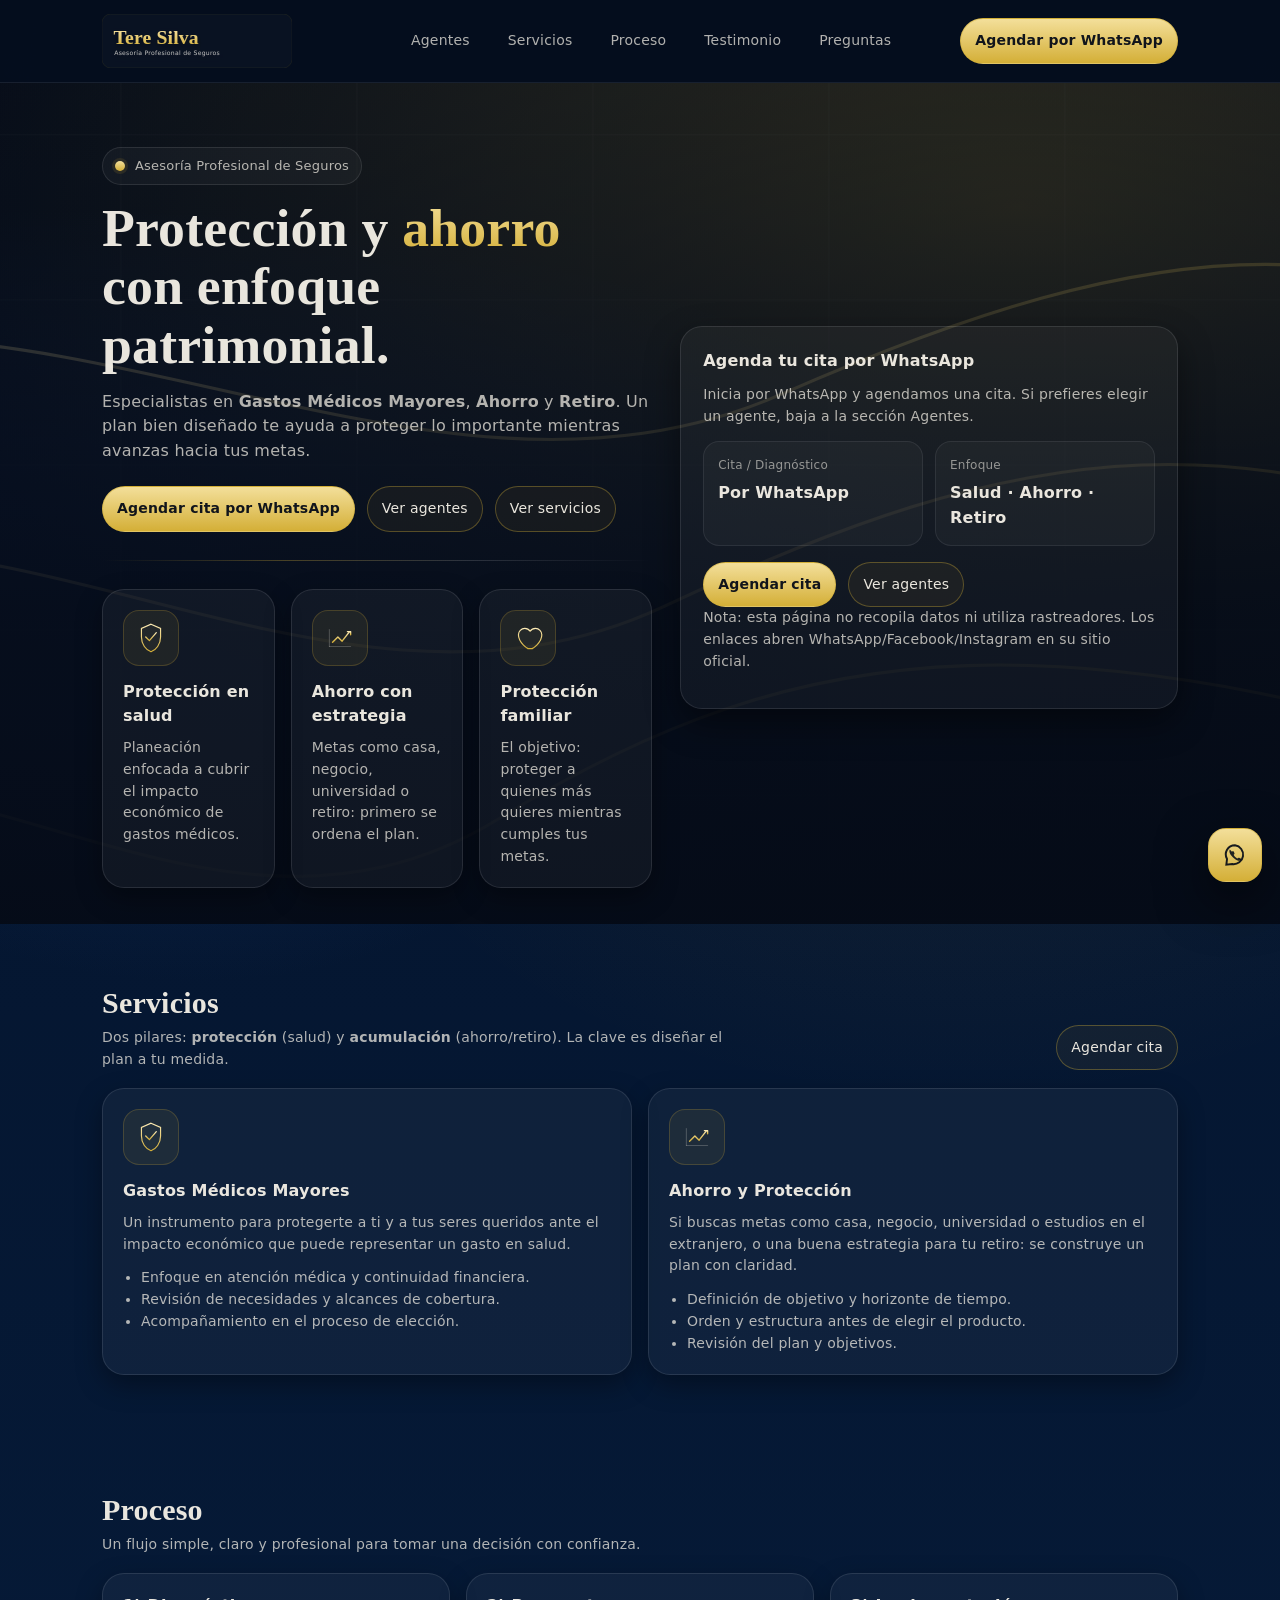
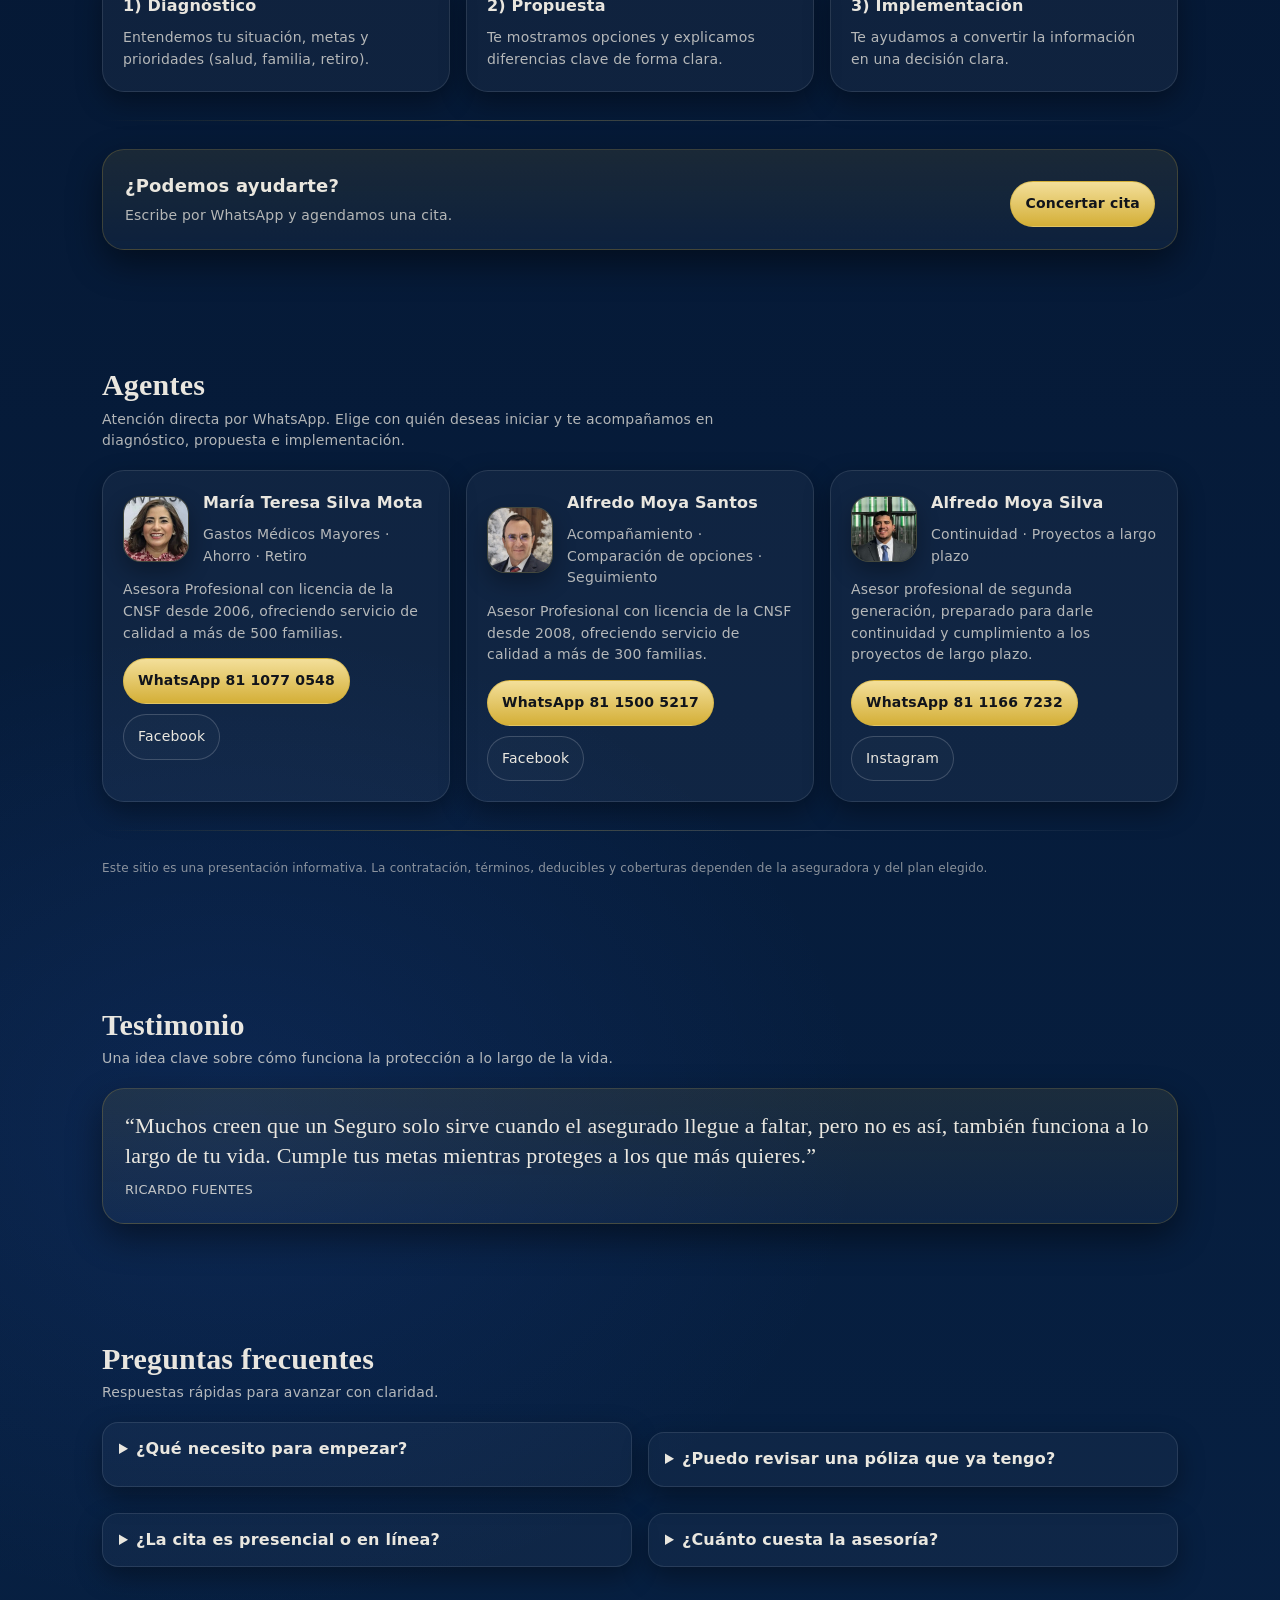
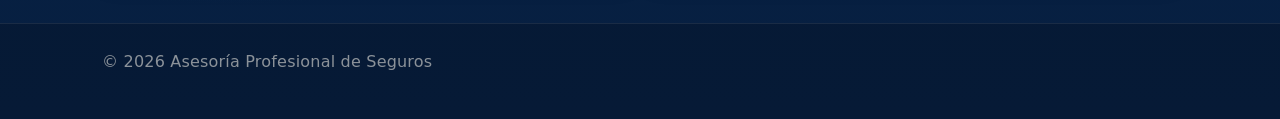
==== commit 1a4af5df: "Add files via upload" ====
--- a/index.html
+++ b/index.html
@@ -27,8 +27,7 @@
       </nav>
 
       <div class="header-ctas">
-        <a class="btn btn-ghost" href="https://wa.link/dg5rxk" rel="noopener" target="_blank">WhatsApp Alfredo Santos</a>
-        <a class="btn btn-primary" href="https://wa.link/lrawgj" rel="noopener" target="_blank">WhatsApp María Teresa</a>
+        <a class="btn btn-primary" href="https://wa.link/lrawgj" rel="noopener" target="_blank">Agendar por WhatsApp</a>
         <button aria-expanded="false" aria-label="Abrir menú" class="btn btn-icon hamburger" id="btnMenu">
           <svg aria-hidden="true" fill="none" height="20" viewBox="0 0 24 24" width="20">
             <path d="M4 7h16M4 12h16M4 17h16" stroke="rgba(245,241,232,0.9)" stroke-linecap="round" stroke-width="2"></path>
@@ -60,8 +59,8 @@
           </p>
 
           <div class="hero-actions">
-            <a class="btn btn-primary" href="https://wa.link/lrawgj" rel="noopener" target="_blank">Concertar cita con Tere</a>
-            <a class="btn" href="https://wa.link/dg5rxk" rel="noopener" target="_blank">Hablar con Alfredo</a>
+            <a class="btn btn-primary" href="https://wa.link/lrawgj" rel="noopener" target="_blank">Agendar cita por WhatsApp</a>
+            <a class="btn btn-ghost" data-scroll="agentes" href="#agentes">Ver agentes</a>
             <a class="btn btn-ghost" data-scroll="servicios" href="#servicios">Ver servicios</a>
           </div>
 
@@ -87,8 +86,8 @@
         </div>
 
         <aside aria-label="Tarjeta de contacto rápido" class="hero-card">
-          <h3>Atención directa por WhatsApp</h3>
-          <p>Elige con quién deseas hablar. Si ya tienes un seguro, podemos conversar sobre si cubre tus necesidades.</p>
+          <h3>Agenda tu cita por WhatsApp</h3>
+          <p>Inicia por WhatsApp y agendamos una cita. Si prefieres elegir un agente, baja a la sección Agentes.</p>
 
           <div class="kpi">
             <div class="k">
@@ -102,8 +101,8 @@
           </div>
 
           <div class="hero-actions" style="margin-top:16px">
-            <a class="btn btn-primary" href="https://wa.link/lrawgj" rel="noopener" target="_blank">WhatsApp 81 1077 0548</a>
-            <a class="btn" href="https://wa.link/dg5rxk" rel="noopener" target="_blank">WhatsApp 81 1500 5217</a>
+            <a class="btn btn-primary" href="https://wa.link/lrawgj" rel="noopener" target="_blank">Agendar cita</a>
+            <a class="btn btn-ghost" data-scroll="agentes" href="#agentes">Ver agentes</a>
           </div>
 
           <p class="smallprint">
@@ -230,7 +229,7 @@
           <p class="agent-desc">Asesor Profesional con licencia de la CNSF desde 2008, ofreciendo servicio de calidad a más de 300 familias.</p>
           <div class="agent-actions">
             <a class="btn btn-primary" href="https://wa.link/dg5rxk" rel="noopener" target="_blank">WhatsApp 81 1500 5217</a>
-            <a class="btn" href="http://www.facebook.com/AlfredoMoyaSantos" rel="noopener" target="_blank">Facebook</a>
+            <a class="btn" href="https://www.facebook.com/AlfredoMoyaSantos" rel="noopener" target="_blank">Facebook</a>
           </div>
         </article>
 
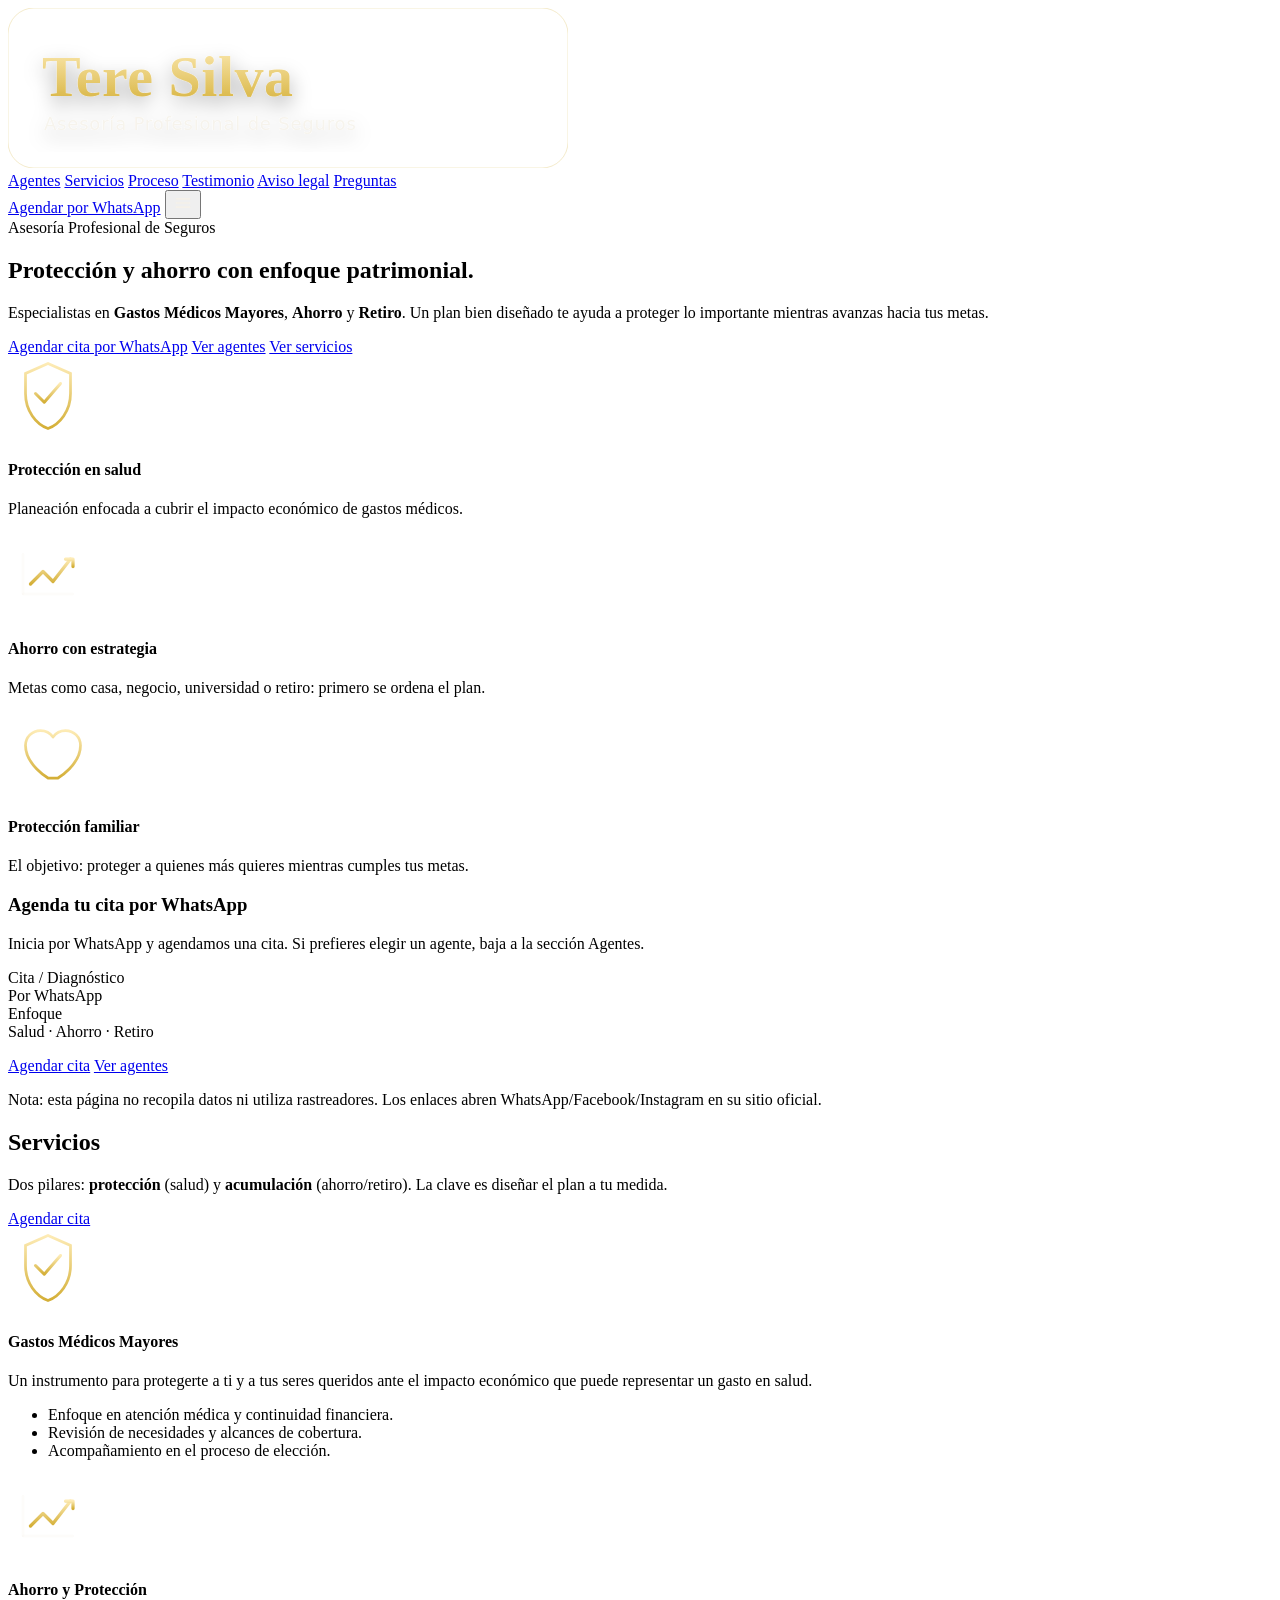
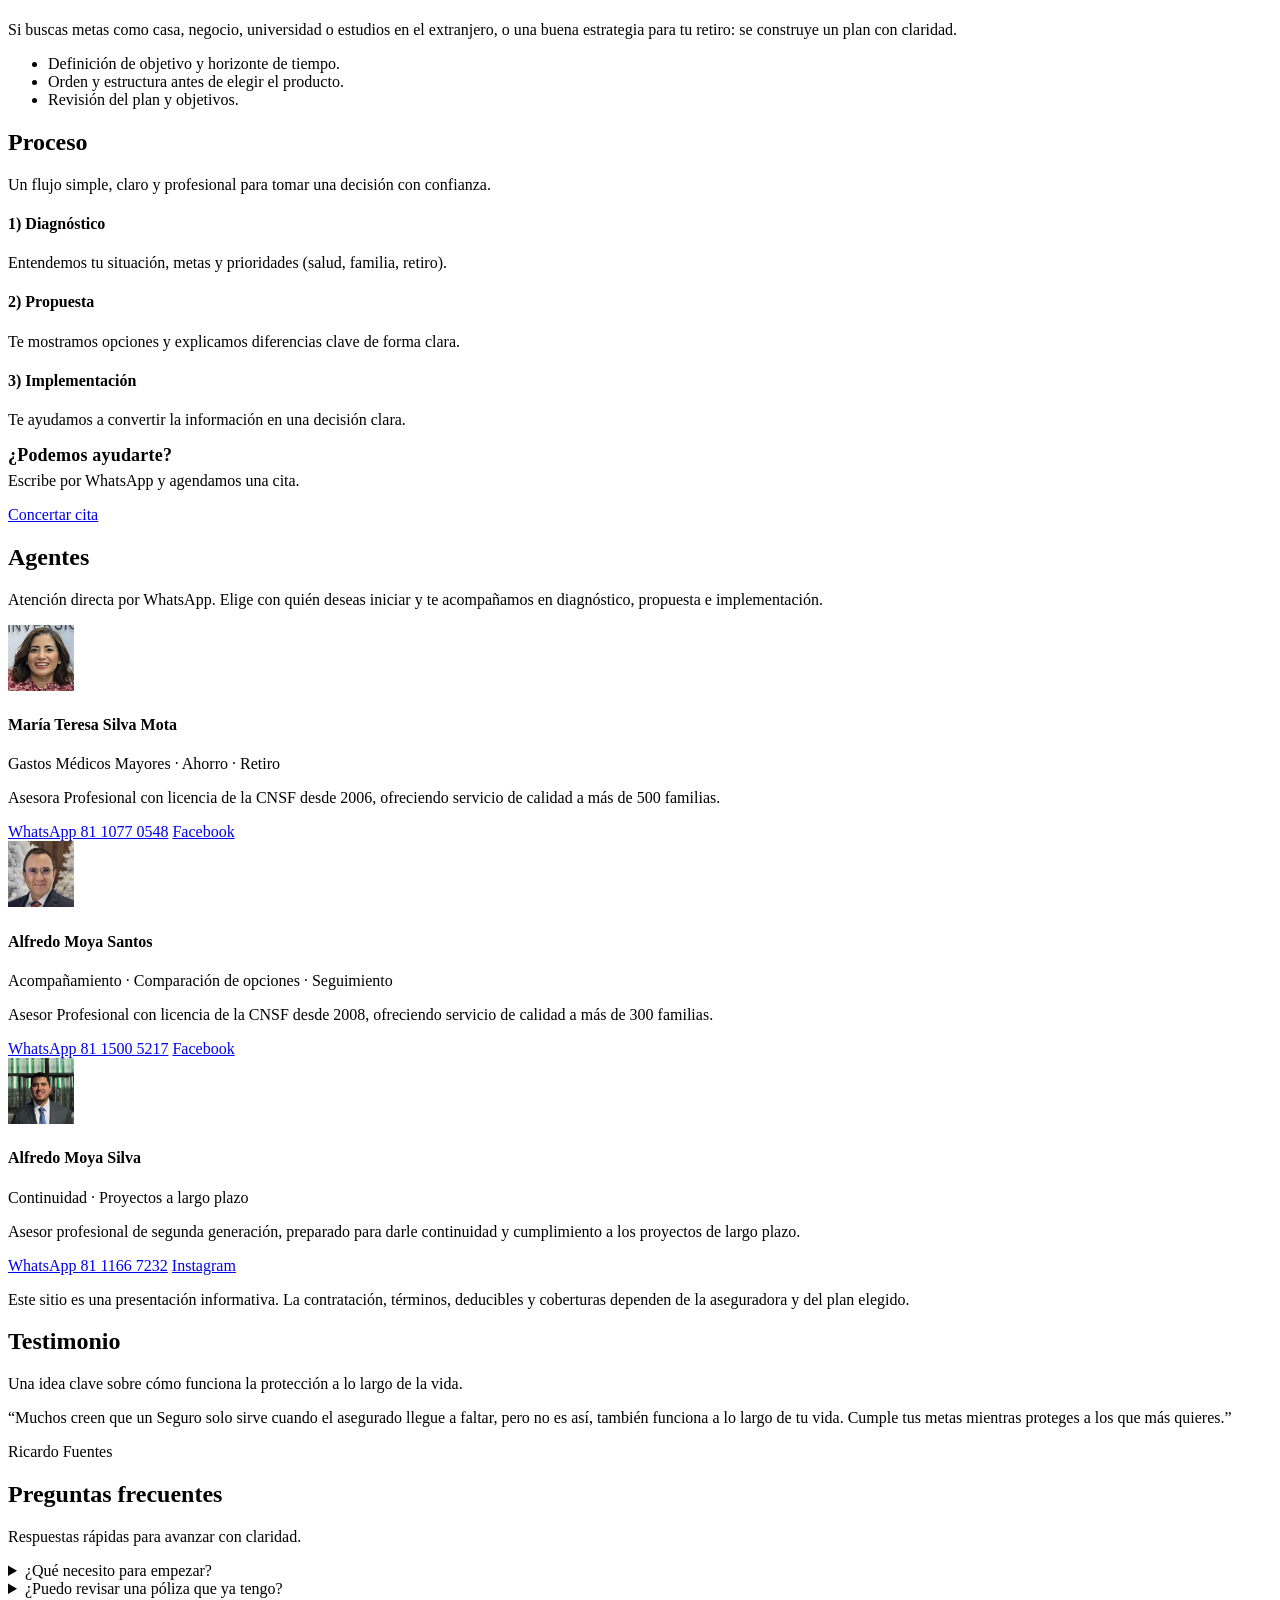
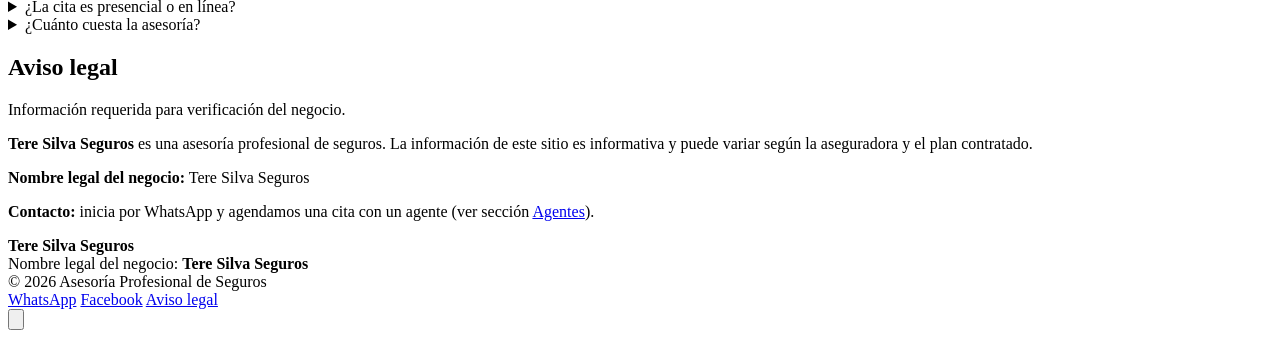
==== commit d2a081cd: "Add files via upload" ====
--- a/index.html
+++ b/index.html
@@ -8,7 +8,7 @@
   <meta content="#061326" name="theme-color"/>
   <link href="assets/logo.svg" rel="icon" type="image/svg+xml"/>
   <link as="image" href="assets/hero.svg" rel="preload"/>
-  <link href="style.css" rel="stylesheet"/>
+  <link href="style_meta.css" rel="stylesheet"/>
 </head>
 <body>
 <header class="site-header" id="siteHeader">
@@ -23,6 +23,7 @@
         <a data-scroll="servicios" href="#servicios">Servicios</a>
         <a data-scroll="proceso" href="#proceso">Proceso</a>
         <a data-scroll="testimonio" href="#testimonio">Testimonio</a>
+        <a data-scroll="aviso-legal" href="#aviso-legal">Aviso legal</a>
         <a data-scroll="faq" href="#faq">Preguntas</a>
       </nav>
 
@@ -41,7 +42,8 @@
       <a data-scroll="servicios" href="#servicios">Servicios</a>
       <a data-scroll="proceso" href="#proceso">Proceso</a>
       <a data-scroll="testimonio" href="#testimonio">Testimonio</a>
-      <a data-scroll="faq" href="#faq">Preguntas</a>
+      <a data-scroll="aviso-legal" href="#aviso-legal">Aviso legal</a>
+        <a data-scroll="faq" href="#faq">Preguntas</a>
     </div>
   </div>
 </header>
@@ -306,11 +308,39 @@
       </div>
     </div>
   </section>
+
+  <section class="section" id="aviso-legal">
+    <div class="container">
+      <div class="section-head">
+        <div>
+          <h2 class="section-title">Aviso legal</h2>
+          <p class="section-sub">Información requerida para verificación del negocio.</p>
+        </div>
+      </div>
+
+      <div class="card legal-card">
+        <p><strong>Tere Silva Seguros</strong> es una asesoría profesional de seguros. La información de este sitio es informativa y puede variar según la aseguradora y el plan contratado.</p>
+        <p><strong>Nombre legal del negocio:</strong> <span class="legal-name">Tere Silva Seguros</span></p>
+        <p><strong>Contacto:</strong> inicia por WhatsApp y agendamos una cita con un agente (ver sección <a data-scroll="agentes" href="#agentes">Agentes</a>).</p>
+      </div>
+    </div>
+  </section>
+
 </main>
 
-<footer>
-  <div class="container">
-    <div>© <span id="year"></span> Asesoría Profesional de Seguros</div>
+<footer class="site-footer">
+  <div class="container footer-grid">
+    <div class="footer-brand">
+      <div class="footer-title"><strong>Tere Silva Seguros</strong></div>
+      <div class="smallprint">Nombre legal del negocio: <strong>Tere Silva Seguros</strong></div>
+      <div class="smallprint">© <span id="year"></span> Asesoría Profesional de Seguros</div>
+    </div>
+
+    <div class="footer-links">
+      <a href="https://wa.link/lrawgj" rel="noopener" target="_blank">WhatsApp</a>
+      <a href="https://www.facebook.com/TereSilvaGMM" rel="noopener" target="_blank">Facebook</a>
+      <a data-scroll="aviso-legal" href="#aviso-legal">Aviso legal</a>
+    </div>
   </div>
 </footer>
 
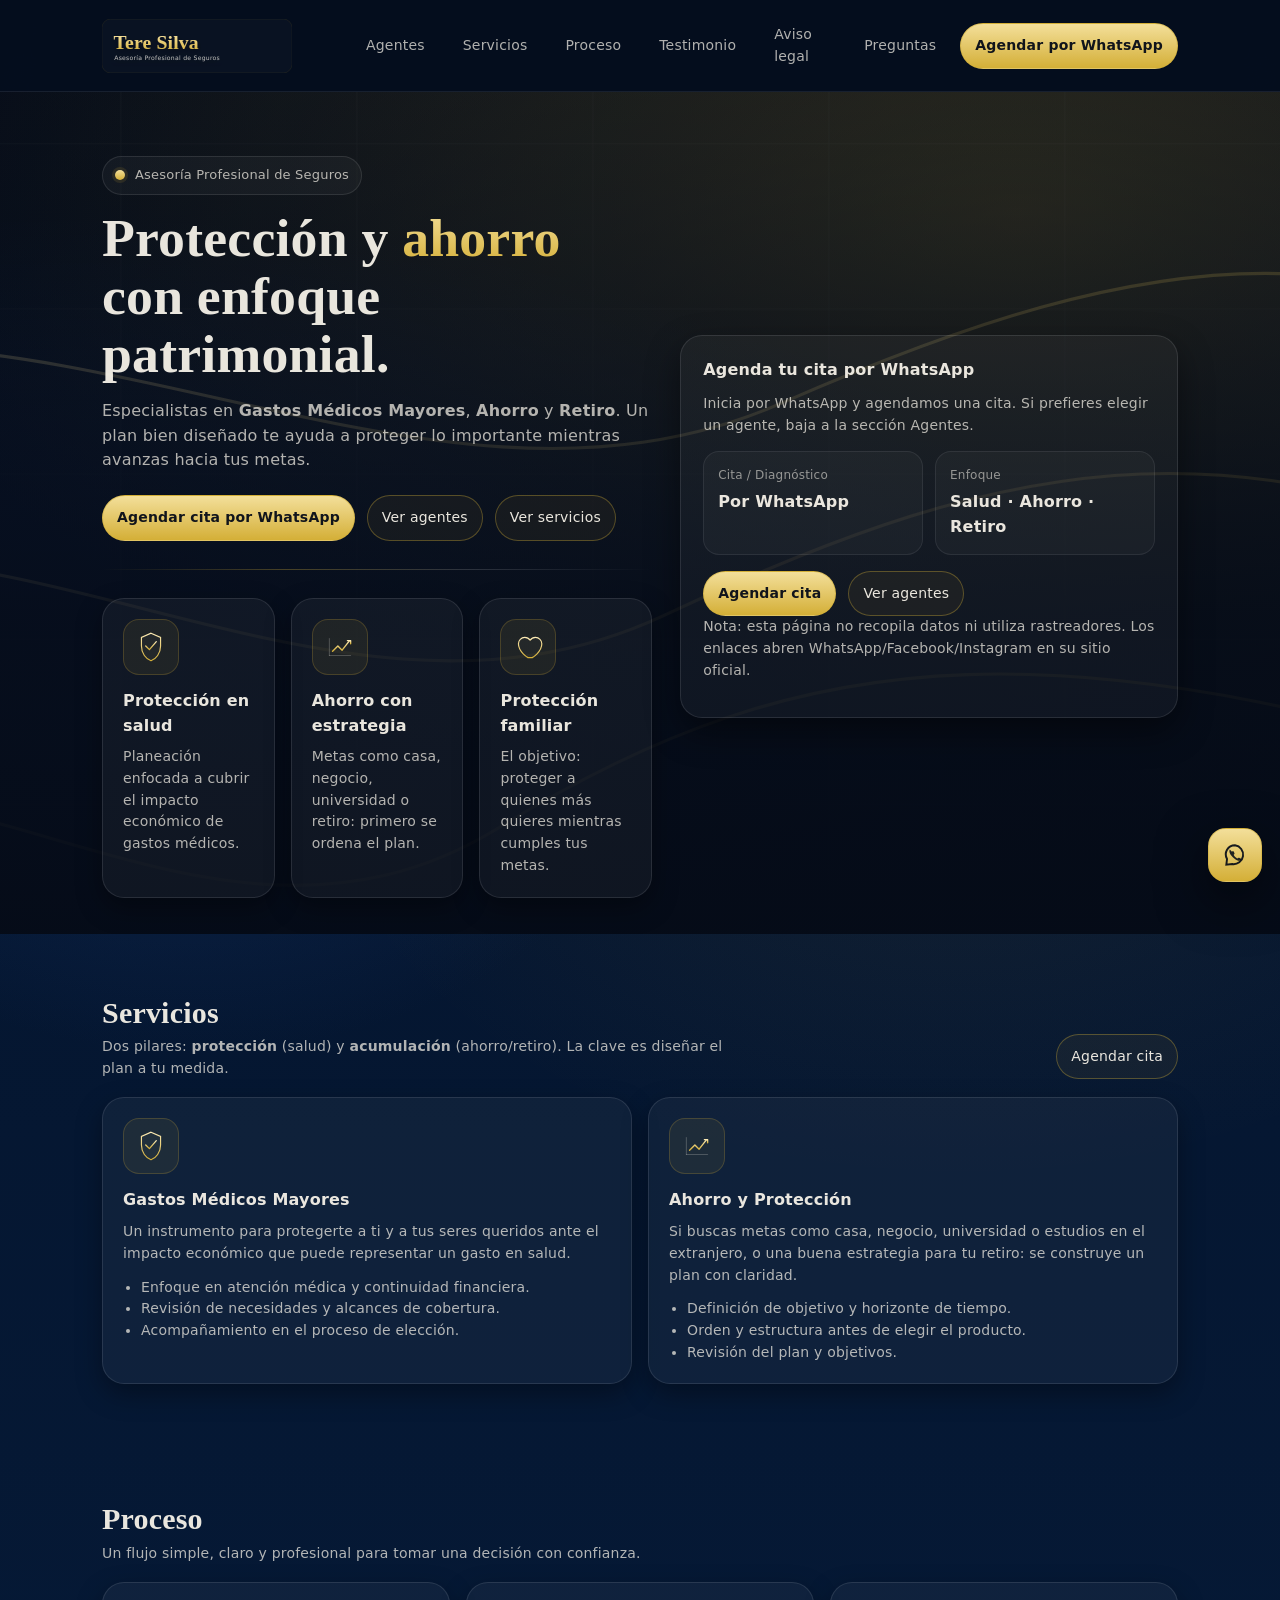
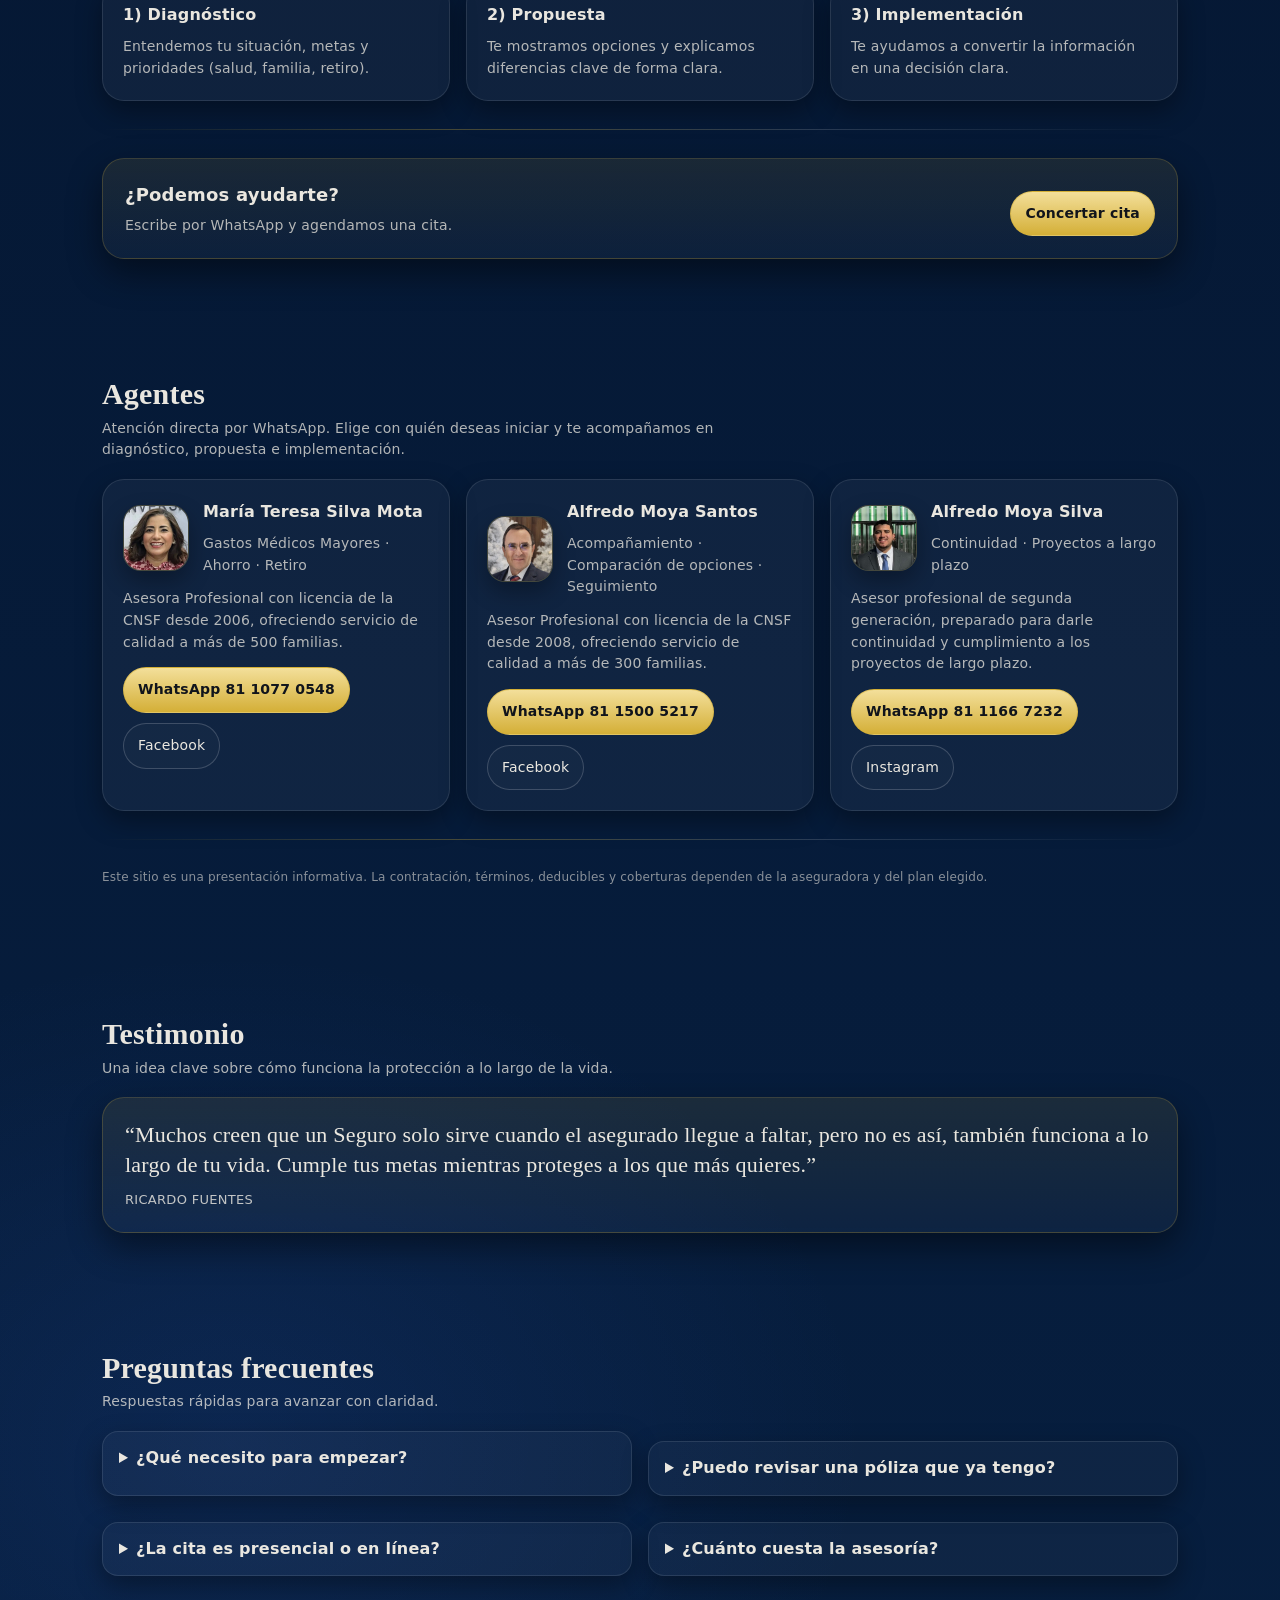
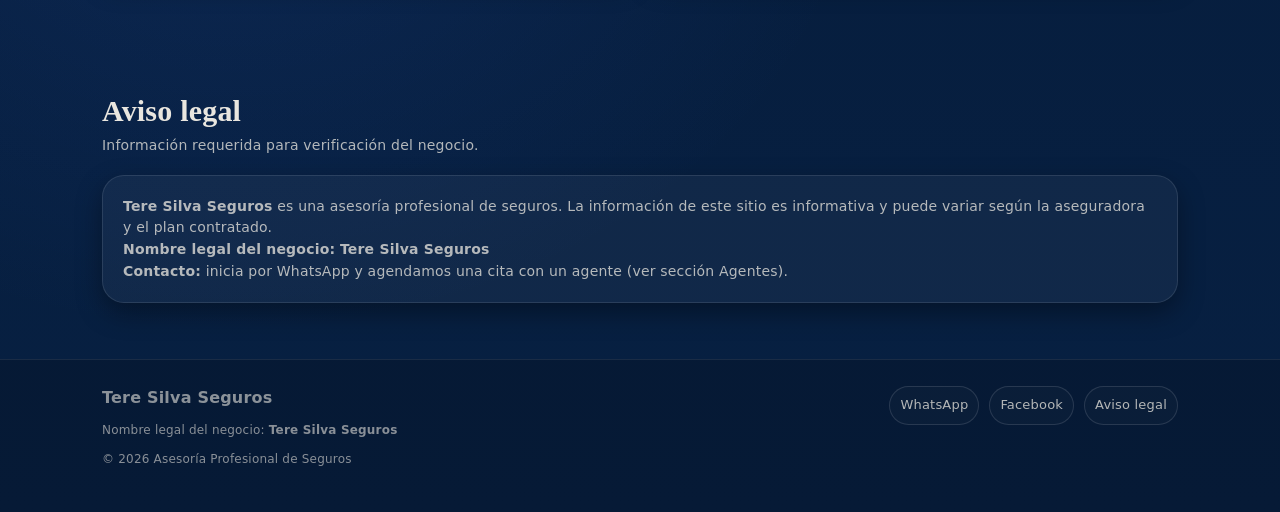
==== commit 4d5fecdd: "Update stylesheet link from style_meta.css to style.css" ====
--- a/index.html
+++ b/index.html
@@ -8,7 +8,7 @@
   <meta content="#061326" name="theme-color"/>
   <link href="assets/logo.svg" rel="icon" type="image/svg+xml"/>
   <link as="image" href="assets/hero.svg" rel="preload"/>
-  <link href="style_meta.css" rel="stylesheet"/>
+  <link href="style.css" rel="stylesheet"/>
 </head>
 <body>
 <header class="site-header" id="siteHeader">
--- a/style.css
+++ b/style.css
@@ -0,0 +1,670 @@
+/* TereSilva - Lux Corporate (static, no WordPress dependencies) */
+
+:root{
+  --bg0:#04132b;
+  --bg1:#072042;
+  --panel: rgba(255,255,255,0.045);
+  --panel2: rgba(255,255,255,0.03);
+  --stroke: rgba(255,255,255,0.10);
+  --stroke2: rgba(212,175,55,0.22);
+  --text: rgba(245,241,232,0.95);
+  --muted: rgba(245,241,232,0.72);
+  --muted2: rgba(245,241,232,0.56);
+  --gold: #d4af37;
+  --gold2:#b88b1b;
+  --ice: #b7c6ff;
+  --danger:#ff5b5b;
+  --shadow: 0 22px 60px rgba(0,0,0,0.55);
+  --shadow2: 0 14px 34px rgba(0,0,0,0.45);
+  --radius-xl: 22px;
+  --radius-lg: 18px;
+  --radius-md: 14px;
+  --maxw: 1120px;
+}
+
+*{ box-sizing:border-box; }
+html, body{ margin:0; padding:0; }
+body{
+  font-family: system-ui, -apple-system, Segoe UI, Roboto, Arial, sans-serif;
+  background: radial-gradient(1200px 800px at 75% 20%, rgba(212,175,55,0.08), transparent 55%),
+              radial-gradient(1100px 850px at 18% 82%, rgba(64,123,255,0.10), transparent 58%),
+              radial-gradient(900px 700px at 15% 18%, rgba(20,48,96,0.65), transparent 55%),
+              linear-gradient(180deg, var(--bg0), var(--bg1));
+  color: var(--text);
+  line-height: 1.55;
+  letter-spacing: 0.2px;
+  overflow-x:hidden;
+}
+
+a{ color:inherit; text-decoration:none; }
+a:focus-visible, button:focus-visible{
+  outline: 3px solid rgba(212,175,55,0.55);
+  outline-offset: 3px;
+  border-radius: 10px;
+}
+
+.container{
+  max-width: var(--maxw);
+  margin: 0 auto;
+  padding: 0 22px;
+}
+
+.hr{
+  height:1px;
+  background: linear-gradient(90deg, transparent, rgba(212,175,55,0.35), rgba(255,255,255,0.16), transparent);
+  margin: 28px 0;
+  opacity: 0.9;
+}
+
+.badge{
+  display:inline-flex;
+  align-items:center;
+  gap:10px;
+  padding: 8px 12px;
+  border-radius: 999px;
+  background: rgba(255,255,255,0.035);
+  border: 1px solid rgba(255,255,255,0.10);
+  color: var(--muted);
+  font-size: 13px;
+}
+
+.badge i{
+  width:10px; height:10px;
+  border-radius:50%;
+  background: linear-gradient(180deg, #f3df9a, var(--gold));
+  box-shadow: 0 0 0 3px rgba(212,175,55,0.12);
+}
+
+header.site-header{
+  position: sticky;
+  top: 0;
+  z-index: 50;
+  backdrop-filter: blur(16px);
+  background: rgba(5,11,23,0.66);
+  border-bottom: 1px solid rgba(255,255,255,0.08);
+}
+
+.header-inner{
+  display:flex;
+  align-items:center;
+  justify-content:space-between;
+  padding: 14px 0;
+  gap: 14px;
+}
+
+.brand{
+  display:flex;
+  align-items:center;
+  gap: 12px;
+  min-width: 240px;
+}
+
+.brand img{
+  width: 190px;
+  height: auto;
+  display:block;
+}
+
+.nav{
+  display:flex;
+  align-items:center;
+  gap: 18px;
+}
+
+.nav a{
+  color: var(--muted);
+  font-size: 14px;
+  padding: 10px 10px;
+  border-radius: 10px;
+  transition: background .2s ease, color .2s ease;
+}
+
+.nav a:hover{
+  background: rgba(255,255,255,0.04);
+  color: var(--text);
+}
+
+.header-ctas{
+  display:flex;
+  align-items:center;
+  gap: 12px;
+}
+
+.btn{
+  border: 1px solid rgba(255,255,255,0.18);
+  background: rgba(255,255,255,0.02);
+  color: var(--text);
+  padding: 11px 14px;
+  border-radius: 999px;
+  font-size: 14px;
+  display:inline-flex;
+  align-items:center;
+  justify-content:center;
+  gap: 10px;
+  cursor: pointer;
+  transition: transform .16s ease, background .2s ease, border-color .2s ease;
+  user-select:none;
+  white-space:nowrap;
+}
+
+.btn:hover{
+  transform: translateY(-1px);
+  background: rgba(255,255,255,0.05);
+  border-color: rgba(255,255,255,0.26);
+}
+
+.btn-primary{
+  background: linear-gradient(180deg, #f3df9a, var(--gold));
+  border-color: rgba(212,175,55,0.55);
+  color: rgba(5,11,23,0.95);
+  font-weight: 700;
+}
+
+.btn-primary:hover{
+  background: linear-gradient(180deg, #fdebb5, #cfa52d);
+}
+
+.btn-ghost{
+  border-color: rgba(212,175,55,0.35);
+  background: rgba(212,175,55,0.06);
+  color: var(--text);
+}
+
+.btn-ghost:hover{
+  background: rgba(212,175,55,0.10);
+}
+
+.btn-icon{
+  width: 44px;
+  height: 44px;
+  padding: 0;
+  border-radius: 14px;
+}
+
+.hamburger{
+  display:none;
+}
+
+.mobile-nav{
+  display:none;
+  padding: 0 0 14px 0;
+}
+
+.mobile-nav a{
+  display:block;
+  padding: 12px 12px;
+  color: var(--muted);
+  border-radius: 12px;
+  margin-top: 6px;
+  background: rgba(255,255,255,0.02);
+  border: 1px solid rgba(255,255,255,0.08);
+}
+
+.mobile-nav a:hover{
+  color: var(--text);
+  background: rgba(255,255,255,0.04);
+}
+
+/* HERO */
+.hero{
+  position: relative;
+  padding: 64px 0 36px 0;
+  overflow: hidden;
+}
+
+.hero::before{
+  content:"";
+  position:absolute;
+  inset: -80px -120px -120px -120px;
+  background-image: url("assets/hero.svg");
+  background-size: cover;
+  background-position: center;
+  opacity: 0.92;
+  transform: scale(1.02);
+  pointer-events:none;
+}
+
+.hero::after{
+  content:"";
+  position:absolute;
+  inset:0;
+  background:
+    linear-gradient(180deg, rgba(5,11,23,0.22), rgba(5,11,23,0.86) 62%, rgba(5,11,23,0.98));
+  pointer-events:none;
+}
+
+.hero-inner{
+  position:relative;
+  z-index:2;
+  display:grid;
+  grid-template-columns: 1.05fr 0.95fr;
+  gap: 28px;
+  align-items: center;
+}
+
+.h-title{
+  font-family: Georgia, "Times New Roman", serif;
+  letter-spacing: 0.2px;
+  font-weight: 800;
+  font-size: clamp(34px, 4.2vw, 54px);
+  line-height: 1.08;
+  margin: 14px 0 14px 0;
+}
+
+.h-title .accent{
+  background: linear-gradient(180deg, #f3df9a, var(--gold));
+  -webkit-background-clip: text;
+  background-clip: text;
+  color: transparent;
+}
+
+.h-sub{
+  color: var(--muted);
+  font-size: 16px;
+  max-width: 56ch;
+}
+
+.hero-actions{
+  display:flex;
+  gap: 12px;
+  flex-wrap: wrap;
+  margin-top: 22px;
+}
+
+.hero-card{
+  background: rgba(255,255,255,0.04);
+  border: 1px solid rgba(255,255,255,0.10);
+  border-radius: var(--radius-xl);
+  padding: 22px 22px;
+  box-shadow: var(--shadow2);
+}
+
+.hero-card h3{
+  margin: 0 0 10px 0;
+  font-size: 16px;
+  letter-spacing: 0.2px;
+}
+
+.hero-card p{
+  margin: 0 0 14px 0;
+  color: var(--muted);
+  font-size: 14px;
+}
+
+.kpi{
+  display:grid;
+  grid-template-columns: 1fr 1fr;
+  gap: 12px;
+  margin-top: 14px;
+}
+
+.kpi .k{
+  background: rgba(255,255,255,0.03);
+  border: 1px solid rgba(255,255,255,0.08);
+  border-radius: 16px;
+  padding: 14px;
+}
+
+.k .label{
+  color: var(--muted2);
+  font-size: 12px;
+}
+
+.k .val{
+  margin-top: 6px;
+  font-weight: 800;
+  letter-spacing: 0.2px;
+}
+
+.section{
+  padding: 56px 0;
+}
+
+.section-head{
+  display:flex;
+  align-items:flex-end;
+  justify-content: space-between;
+  gap: 18px;
+  margin-bottom: 18px;
+}
+
+.section-title{
+  font-family: Georgia, "Times New Roman", serif;
+  font-size: 30px;
+  margin: 0;
+}
+
+.section-sub{
+  margin: 0;
+  color: var(--muted);
+  max-width: 70ch;
+  font-size: 14px;
+}
+
+.grid-3{
+  display:grid;
+  grid-template-columns: repeat(3, 1fr);
+  gap: 16px;
+}
+
+.grid-2{
+  display:grid;
+  grid-template-columns: repeat(2, 1fr);
+  gap: 16px;
+}
+
+.card{
+  background: var(--panel);
+  border: 1px solid rgba(255,255,255,0.10);
+  border-radius: var(--radius-xl);
+  padding: 20px;
+  box-shadow: 0 10px 26px rgba(0,0,0,0.35);
+  transition: transform .18s ease, border-color .18s ease, background .18s ease;
+}
+
+.card:hover{
+  transform: translateY(-3px);
+  border-color: rgba(212,175,55,0.22);
+  background: rgba(255,255,255,0.055);
+}
+
+.card .icon{
+  width: 56px;
+  height: 56px;
+  border-radius: 16px;
+  background: rgba(212,175,55,0.08);
+  border: 1px solid rgba(212,175,55,0.22);
+  display:flex;
+  align-items:center;
+  justify-content:center;
+  margin-bottom: 14px;
+}
+
+.card .icon img{
+  width: 34px; height: 34px;
+}
+
+.card h4{
+  margin: 0 0 8px 0;
+  font-size: 16px;
+}
+
+.card p{
+  margin: 0;
+  color: var(--muted);
+  font-size: 14px;
+}
+
+.card ul{
+  margin: 12px 0 0 18px;
+  padding: 0;
+  color: var(--muted);
+  font-size: 14px;
+}
+
+.callout{
+  border-radius: var(--radius-xl);
+  background: linear-gradient(180deg, rgba(212,175,55,0.10), rgba(255,255,255,0.03));
+  border: 1px solid rgba(212,175,55,0.22);
+  padding: 22px;
+  box-shadow: var(--shadow2);
+}
+
+.quote{
+  font-family: Georgia, "Times New Roman", serif;
+  font-size: 22px;
+  line-height: 1.35;
+  margin: 0 0 10px 0;
+}
+
+.quote-author{
+  margin: 0;
+  color: rgba(245,241,232,0.78);
+  font-size: 13px;
+  letter-spacing: 0.3px;
+  text-transform: uppercase;
+}
+
+.faq details{
+  background: rgba(255,255,255,0.035);
+  border: 1px solid rgba(255,255,255,0.10);
+  border-radius: 16px;
+  padding: 14px 16px;
+}
+
+.faq details + details{ margin-top: 10px; }
+
+.faq summary{
+  cursor: pointer;
+  font-weight: 700;
+  color: var(--text);
+}
+
+.faq p{
+  color: var(--muted);
+  margin: 10px 0 0 0;
+  font-size: 14px;
+}
+
+.contact-card{
+  display:flex;
+  flex-direction: column;
+  gap: 12px;
+}
+
+.contact-row{
+  display:flex;
+  align-items:center;
+  justify-content: space-between;
+  gap: 12px;
+  padding: 12px 14px;
+  background: rgba(255,255,255,0.03);
+  border: 1px solid rgba(255,255,255,0.08);
+  border-radius: 16px;
+}
+
+.contact-row .who{
+  display:flex;
+  flex-direction: column;
+  gap: 2px;
+}
+
+.contact-row .who strong{
+  letter-spacing: 0.2px;
+}
+
+.contact-row .who span{
+  font-size: 12px;
+  color: var(--muted2);
+}
+
+/* AGENTES */
+.agents-grid{ margin-top: 10px; }
+
+.agent-top{
+  display:flex;
+  align-items:center;
+  gap: 14px;
+  margin-bottom: 12px;
+}
+
+.agent-photo{
+  width: 66px;
+  height: 66px;
+  border-radius: 18px;
+  overflow: hidden;
+  background: rgba(212,175,55,0.06);
+  border: 1px solid rgba(212,175,55,0.22);
+  box-shadow: 0 10px 22px rgba(0,0,0,0.30);
+  flex: 0 0 auto;
+  display: block;
+}
+
+.agent-photo-img{
+  width: 100%;
+  height: 100%;
+  display: block;
+  object-fit: cover;
+  object-position: 50% 25%;
+}
+
+.agent-name{
+  margin: 0;
+  font-size: 16px;
+}
+
+.agent-role{
+  margin: 4px 0 0 0;
+  color: var(--muted2);
+  font-size: 12px;
+}
+
+.agent-desc{
+  margin: 0;
+  color: var(--muted);
+  font-size: 14px;
+}
+
+.agent-actions{
+  display:flex;
+  gap: 10px;
+  flex-wrap: wrap;
+  margin-top: 14px;
+}
+
+footer{
+  padding: 26px 0 44px 0;
+  color: var(--muted2);
+  border-top: 1px solid rgba(255,255,255,0.08);
+  background: rgba(0,0,0,0.18);
+}
+
+.smallprint{
+  font-size: 12px;
+  color: rgba(245,241,232,0.55);
+  margin-top: 10px;
+}
+
+.whatsapp-fab{
+  position: fixed;
+  right: 18px;
+  bottom: 18px;
+  z-index: 70;
+  width: 54px;
+  height: 54px;
+  border-radius: 18px;
+  background: linear-gradient(180deg, #f3df9a, var(--gold));
+  border: 1px solid rgba(212,175,55,0.55);
+  box-shadow: 0 18px 50px rgba(0,0,0,0.55);
+  display:flex;
+  align-items:center;
+  justify-content:center;
+  cursor:pointer;
+  transition: transform .16s ease;
+}
+.whatsapp-fab:hover{ transform: translateY(-2px); }
+.whatsapp-fab svg{ width: 26px; height: 26px; }
+
+/* Responsive */
+@media (max-width: 980px){
+  .hero-inner{ grid-template-columns: 1fr; }
+  .grid-3{ grid-template-columns: 1fr; }
+  .grid-2{ grid-template-columns: 1fr; }
+  .nav, .header-ctas .btn-ghost{ display:none; }
+  .hamburger{ display:inline-flex; }
+  .mobile-nav{ display:block; }
+}
+
+
+/* Disabled placeholder buttons */
+.btn-disabled{opacity:0.55; pointer-events:none; filter:saturate(0.8);}
+
+/* Mobile polish (<= 520px): tighter header, full-bleed hero, better spacing */
+@media (max-width: 520px){
+  .container{ padding: 0 16px; }
+
+  /* Header: keep one-line, make logo + CTA fit */
+  .header-inner{ padding: 10px 0; gap: 10px; }
+  .brand{ min-width: 0; }
+  .brand img{ width: 138px; }
+
+  .header-ctas{ gap: 8px; }
+  .header-ctas .btn-primary{
+    padding: 10px 12px;
+    font-size: 12.5px;
+    max-width: 200px;
+    overflow: hidden;
+    text-overflow: ellipsis;
+  }
+
+  .btn{ padding: 11px 12px; font-size: 13px; }
+  .btn-icon{ width: 42px; height: 42px; border-radius: 14px; }
+
+  /* Hero: prevent “blank band” on the right by tightening the hero background inset and re-centering */
+  .hero{ padding: 44px 0 28px 0; }
+  .hero::before{
+    inset: -56px -76px -96px -76px;
+    background-position: 60% 30%;
+    opacity: 0.88;
+    transform: none;
+  }
+
+  .hero-inner{ gap: 18px; }
+  .h-title{ font-size: clamp(30px, 9vw, 40px); }
+  .h-sub{ font-size: 15px; }
+
+  /* Make CTAs stack nicely */
+  .hero-actions{ gap: 10px; }
+  .hero-actions .btn{ width: 100%; justify-content: center; }
+
+  /* Cards + sections: less padding */
+  .grid-3, .grid-2{ gap: 12px; }
+  .card{ padding: 16px; border-radius: 18px; }
+  .card:hover{ transform: none; } /* no “hover lift” on touch devices */
+
+  .section{ padding: 44px 0; }
+  .section-head{ align-items:flex-start; }
+  .section-title{ font-size: 28px; }
+
+  /* Floating WhatsApp button: slightly smaller */
+  .whatsapp-fab{ right: 14px; bottom: 14px; width: 52px; height: 52px; border-radius: 18px; }
+  .whatsapp-fab svg{ width: 24px; height: 24px; }
+}
+
+/* Extra-small screens */
+@media (max-width: 380px){
+  .brand img{ width: 126px; }
+  .header-ctas .btn-primary{ max-width: 175px; }
+}
+
+
+/* Footer (business verification) */
+.site-footer .footer-grid{
+  display:flex;
+  flex-wrap: wrap;
+  gap: 14px;
+  align-items: flex-start;
+  justify-content: space-between;
+}
+.site-footer .footer-links{
+  display:flex;
+  flex-wrap: wrap;
+  gap: 10px;
+  align-items: center;
+}
+.site-footer .footer-links a{
+  padding: 8px 10px;
+  border-radius: 999px;
+  border: 1px solid rgba(255,255,255,0.12);
+  background: rgba(255,255,255,0.02);
+  color: var(--muted);
+  font-size: 13px;
+}
+.site-footer .footer-links a:hover{
+  color: var(--text);
+  background: rgba(255,255,255,0.05);
+  border-color: rgba(255,255,255,0.22);
+}
+.legal-card .legal-name{
+  font-weight: 800;
+}
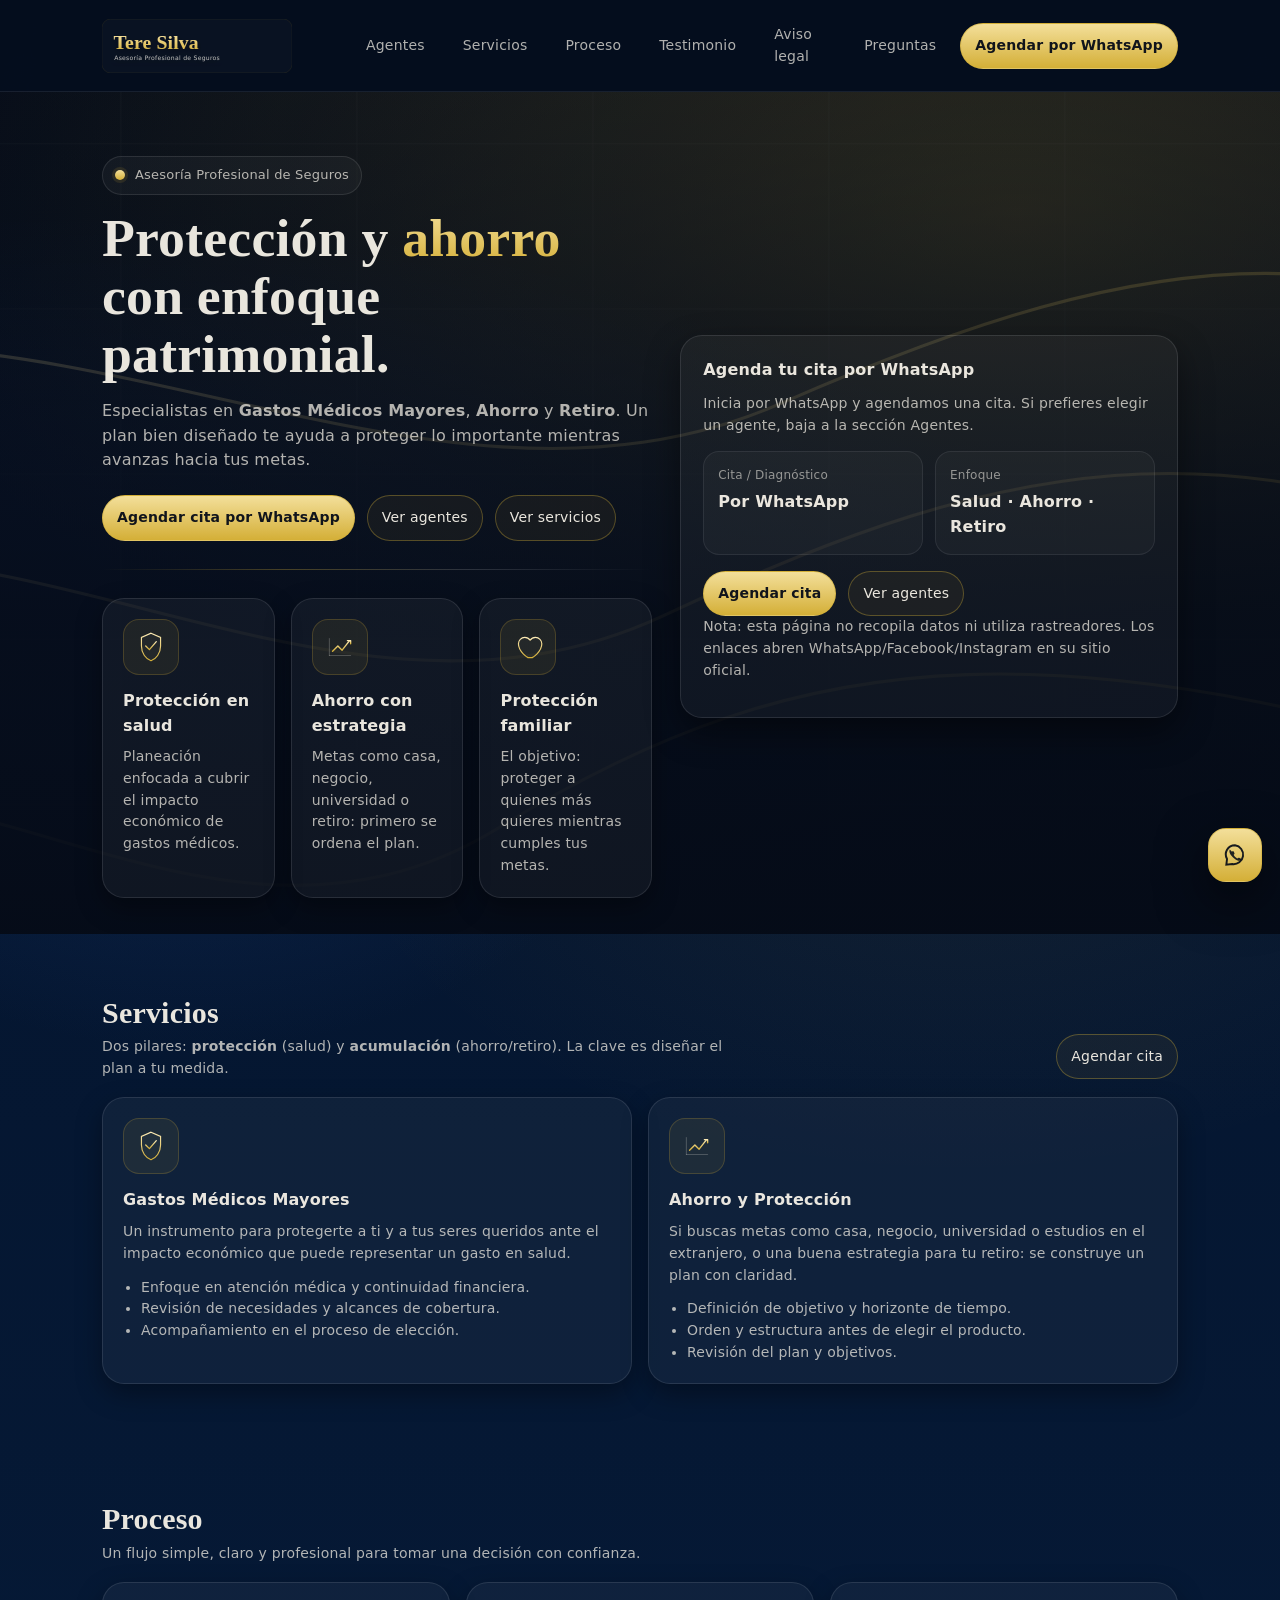
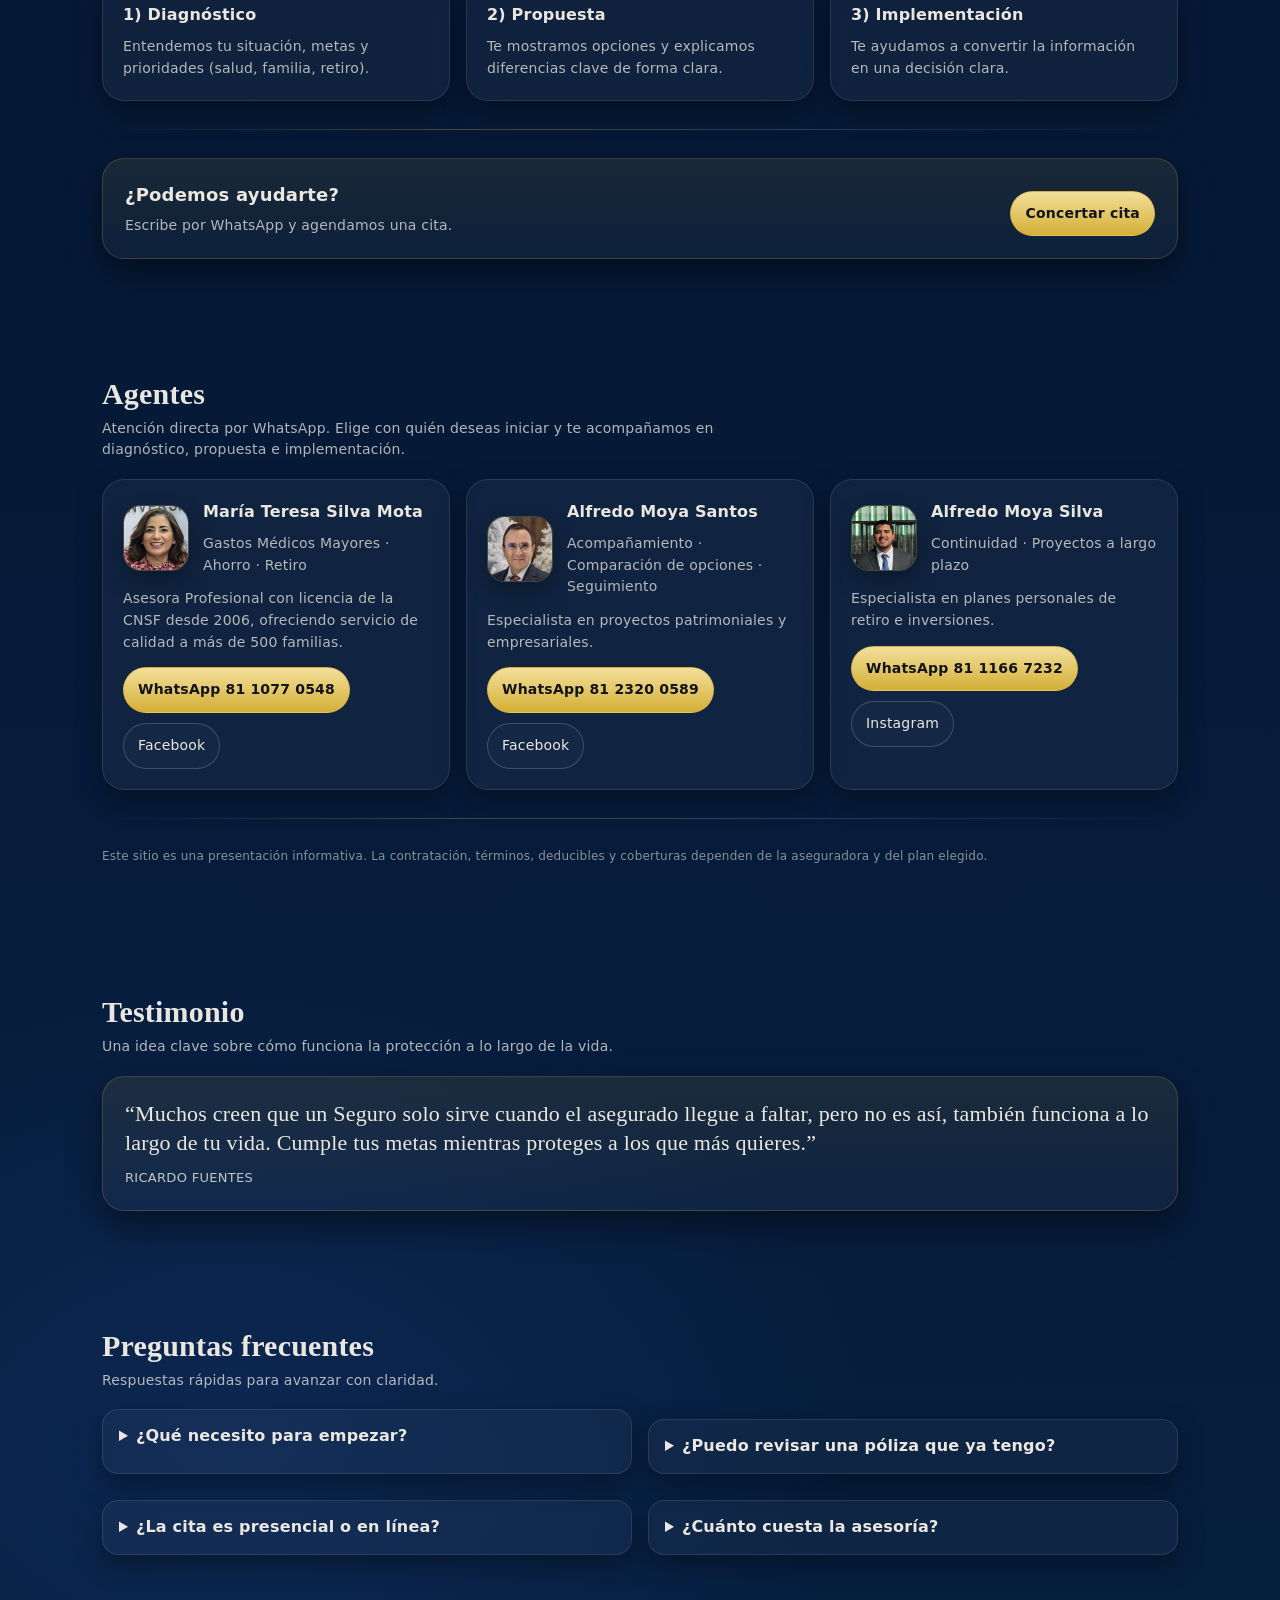
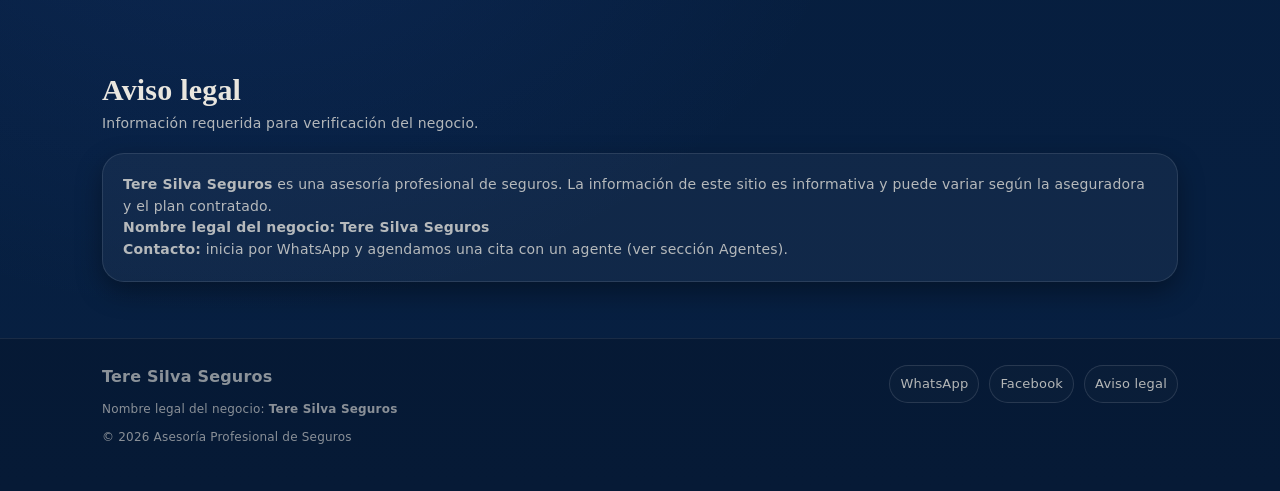
==== commit 5d354dd4: "Add files via upload" ====
--- a/index.html
+++ b/index.html
@@ -228,9 +228,9 @@
               <p class="agent-role">Acompañamiento · Comparación de opciones · Seguimiento</p>
             </div>
           </div>
-          <p class="agent-desc">Asesor Profesional con licencia de la CNSF desde 2008, ofreciendo servicio de calidad a más de 300 familias.</p>
+          <p class="agent-desc">Especialista en proyectos patrimoniales y empresariales.</p>
           <div class="agent-actions">
-            <a class="btn btn-primary" href="https://wa.link/dg5rxk" rel="noopener" target="_blank">WhatsApp 81 1500 5217</a>
+            <a class="btn btn-primary" href="https://wa.me/5218123200589" rel="noopener" target="_blank">WhatsApp 81 2320 0589</a>
             <a class="btn" href="https://www.facebook.com/AlfredoMoyaSantos" rel="noopener" target="_blank">Facebook</a>
           </div>
         </article>
@@ -245,7 +245,7 @@
               <p class="agent-role">Continuidad · Proyectos a largo plazo</p>
             </div>
           </div>
-          <p class="agent-desc">Asesor profesional de segunda generación, preparado para darle continuidad y cumplimiento a los proyectos de largo plazo.</p>
+          <p class="agent-desc">Especialista en planes personales de retiro e inversiones.</p>
           <div class="agent-actions">
             <a class="btn btn-primary" href="https://wa.me/5218111667232" rel="noopener" target="_blank">WhatsApp 81 1166 7232</a>
             <a class="btn" href="https://www.instagram.com/alfred0_moya?igsh=MW1uYTJ3MzZ3amN2dQ%3D%3D&utm_source=qr" rel="noopener" target="_blank">Instagram</a>
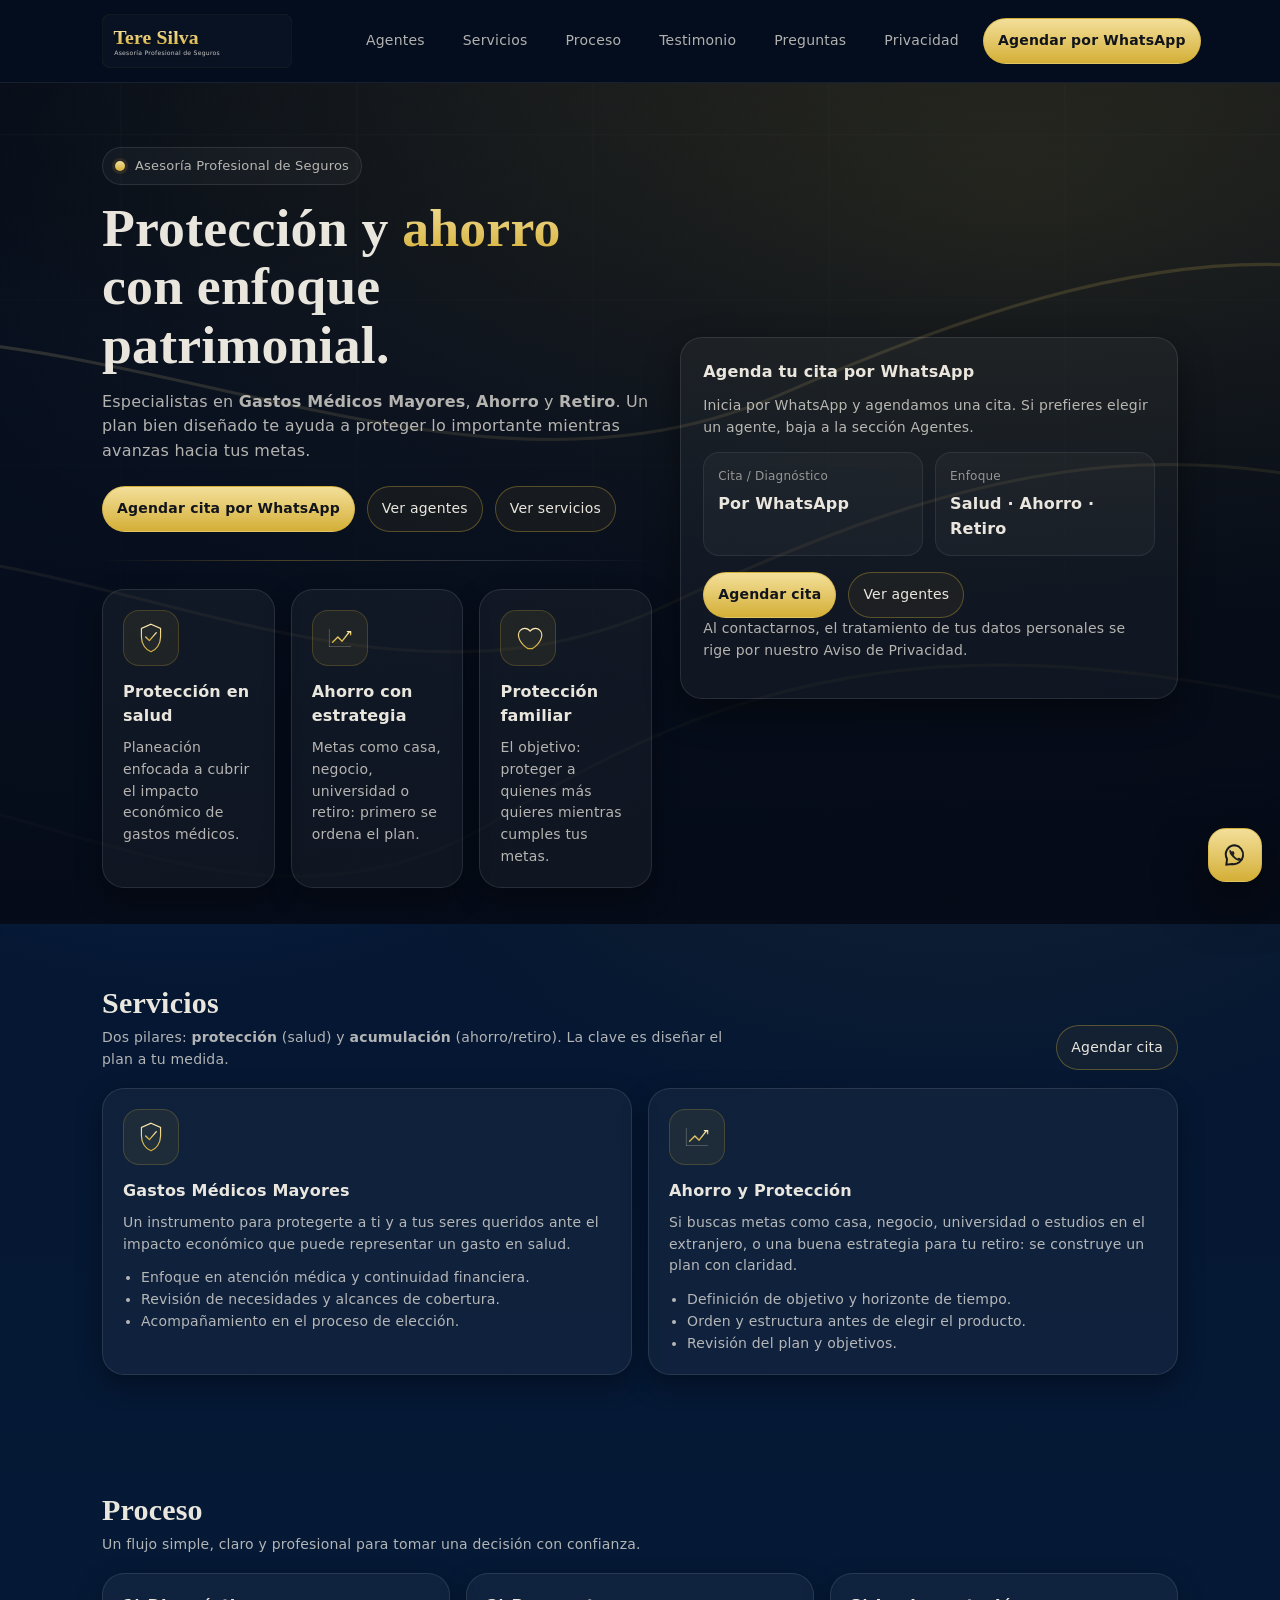
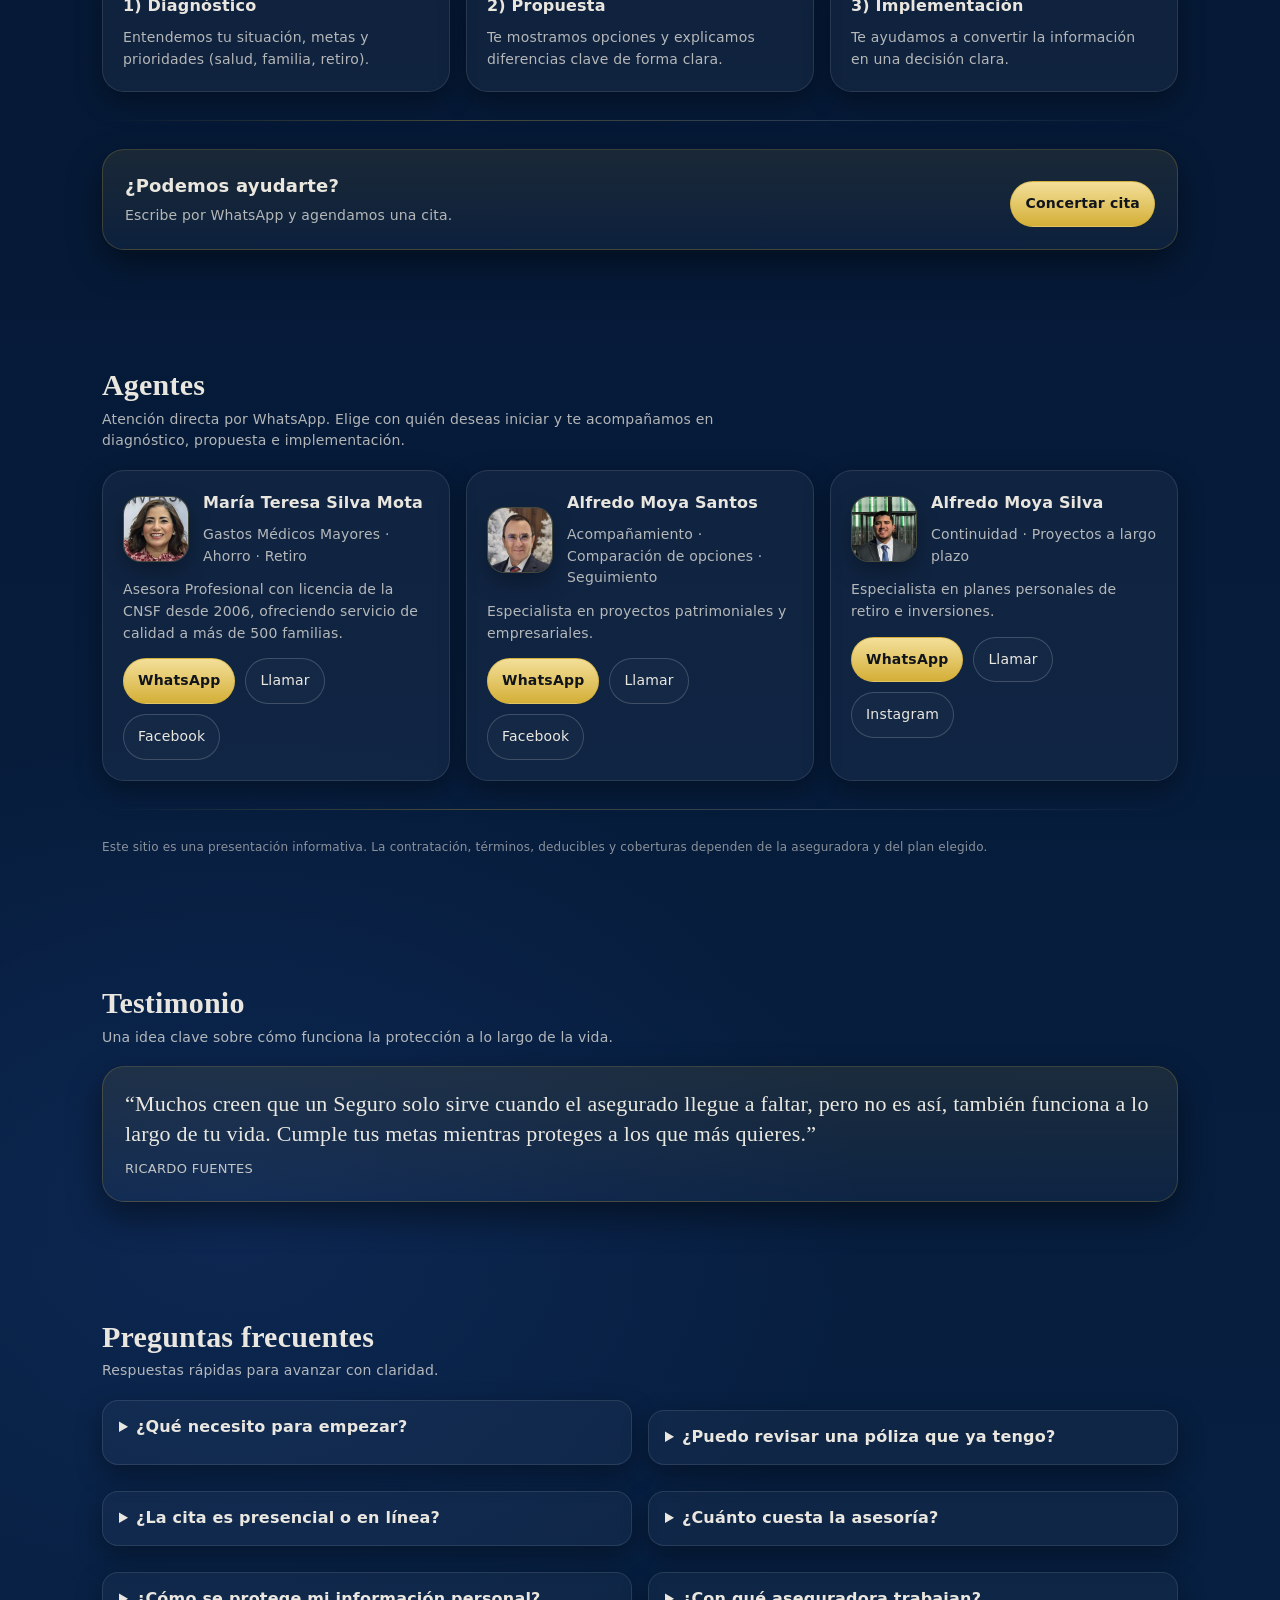
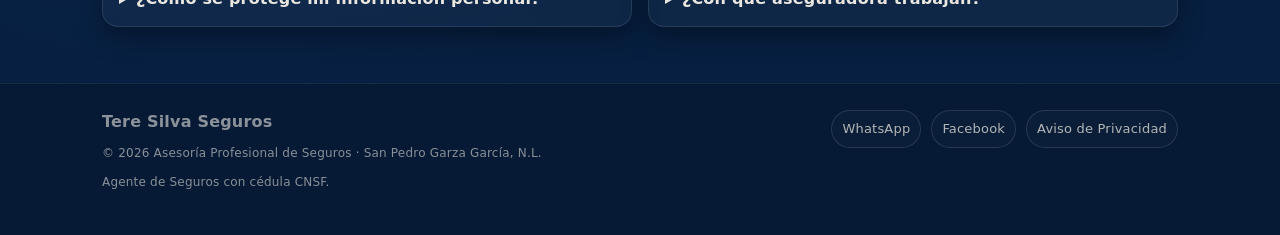
==== commit 30513719: "Add files via upload" ====
--- a/index.html
+++ b/index.html
@@ -3,14 +3,63 @@
 <head>
   <meta charset="utf-8"/>
   <meta content="width=device-width, initial-scale=1" name="viewport"/>
-  <title>Asesoría Profesional de Seguros – Especialista en Gastos Médicos Mayores, Ahorro y Retiro</title>
-  <meta content="Especialista en Gastos Médicos Mayores, Ahorro y Retiro. Agenda una cita por WhatsApp." name="description"/>
+  <title>Tere Silva Seguros – Especialista en Gastos Médicos Mayores, Ahorro y Retiro | Monterrey</title>
+  <meta content="Asesoría profesional de seguros en Monterrey. Especialistas en Gastos Médicos Mayores, Ahorro y Retiro. Agenda una cita por WhatsApp." name="description"/>
   <meta content="#061326" name="theme-color"/>
+  <meta name="robots" content="index, follow"/>
+  <meta name="author" content="Tere Silva Seguros"/>
+  <link rel="canonical" href="https://teresilva.com/"/>
+
+  <!-- Open Graph (Facebook, WhatsApp, LinkedIn) -->
+  <meta property="og:type" content="website"/>
+  <meta property="og:locale" content="es_MX"/>
+  <meta property="og:title" content="Tere Silva Seguros – GMM, Ahorro y Retiro"/>
+  <meta property="og:description" content="Asesoría profesional de seguros en Monterrey. Protección y ahorro con enfoque patrimonial."/>
+  <meta property="og:url" content="https://teresilva.com/"/>
+  <meta property="og:image" content="https://teresilva.com/assets/og-image.jpg"/>
+  <meta property="og:site_name" content="Tere Silva Seguros"/>
+
+  <!-- Twitter Card -->
+  <meta name="twitter:card" content="summary_large_image"/>
+  <meta name="twitter:title" content="Tere Silva Seguros – GMM, Ahorro y Retiro"/>
+  <meta name="twitter:description" content="Asesoría profesional de seguros en Monterrey."/>
+
   <link href="assets/logo.svg" rel="icon" type="image/svg+xml"/>
   <link as="image" href="assets/hero.svg" rel="preload"/>
   <link href="style.css" rel="stylesheet"/>
+
+  <!-- Schema.org JSON-LD para SEO local -->
+  <script type="application/ld+json">
+  {
+    "@context": "https://schema.org",
+    "@type": "InsuranceAgency",
+    "name": "Tere Silva Seguros",
+    "description": "Asesoría profesional de seguros especializada en Gastos Médicos Mayores, Ahorro y Retiro.",
+    "url": "https://teresilva.com/",
+    "logo": "https://teresilva.com/assets/logo.svg",
+    "telephone": "+52-81-1077-0548",
+    "email": "teresilvam@hotmail.com",
+    "address": {
+      "@type": "PostalAddress",
+      "streetAddress": "Pedro Ramírez Vázquez 200, Valle Oriente",
+      "addressLocality": "San Pedro Garza García",
+      "addressRegion": "Nuevo León",
+      "postalCode": "66269",
+      "addressCountry": "MX"
+    },
+    "areaServed": {
+      "@type": "State",
+      "name": "Nuevo León"
+    },
+    "sameAs": [
+      "https://www.facebook.com/TereSilvaGMM"
+    ]
+  }
+  </script>
 </head>
 <body>
+<a class="skip-link" href="#contenido">Saltar al contenido</a>
+
 <header class="site-header" id="siteHeader">
   <div class="container">
     <div class="header-inner">
@@ -23,8 +72,8 @@
         <a data-scroll="servicios" href="#servicios">Servicios</a>
         <a data-scroll="proceso" href="#proceso">Proceso</a>
         <a data-scroll="testimonio" href="#testimonio">Testimonio</a>
-        <a data-scroll="aviso-legal" href="#aviso-legal">Aviso legal</a>
         <a data-scroll="faq" href="#faq">Preguntas</a>
+        <a href="aviso-privacidad.html">Privacidad</a>
       </nav>
 
       <div class="header-ctas">
@@ -42,13 +91,13 @@
       <a data-scroll="servicios" href="#servicios">Servicios</a>
       <a data-scroll="proceso" href="#proceso">Proceso</a>
       <a data-scroll="testimonio" href="#testimonio">Testimonio</a>
-      <a data-scroll="aviso-legal" href="#aviso-legal">Aviso legal</a>
-        <a data-scroll="faq" href="#faq">Preguntas</a>
+      <a data-scroll="faq" href="#faq">Preguntas</a>
+      <a href="aviso-privacidad.html">Aviso de Privacidad</a>
     </div>
   </div>
 </header>
 
-<main>
+<main id="contenido">
   <section class="hero">
     <div class="container">
       <div class="hero-inner">
@@ -108,7 +157,7 @@
           </div>
 
           <p class="smallprint">
-            Nota: esta página no recopila datos ni utiliza rastreadores. Los enlaces abren WhatsApp/Facebook/Instagram en su sitio oficial.
+            Al contactarnos, el tratamiento de tus datos personales se rige por nuestro <a href="aviso-privacidad.html">Aviso de Privacidad</a>.
           </p>
         </aside>
       </div>
@@ -212,7 +261,8 @@
           </div>
           <p class="agent-desc">Asesora Profesional con licencia de la CNSF desde 2006, ofreciendo servicio de calidad a más de 500 familias.</p>
           <div class="agent-actions">
-            <a class="btn btn-primary" href="https://wa.link/lrawgj" rel="noopener" target="_blank">WhatsApp 81 1077 0548</a>
+            <a class="btn btn-primary" href="https://wa.link/lrawgj" rel="noopener" target="_blank">WhatsApp</a>
+            <a class="btn" href="tel:+528110770548">Llamar</a>
             <a class="btn" href="https://www.facebook.com/TereSilvaGMM" rel="noopener" target="_blank">Facebook</a>
           </div>
         </article>
@@ -230,7 +280,8 @@
           </div>
           <p class="agent-desc">Especialista en proyectos patrimoniales y empresariales.</p>
           <div class="agent-actions">
-            <a class="btn btn-primary" href="https://wa.me/5218123200589" rel="noopener" target="_blank">WhatsApp 81 2320 0589</a>
+            <a class="btn btn-primary" href="https://wa.me/5218123200589" rel="noopener" target="_blank">WhatsApp</a>
+            <a class="btn" href="tel:+528123200589">Llamar</a>
             <a class="btn" href="https://www.facebook.com/AlfredoMoyaSantos" rel="noopener" target="_blank">Facebook</a>
           </div>
         </article>
@@ -247,7 +298,8 @@
           </div>
           <p class="agent-desc">Especialista en planes personales de retiro e inversiones.</p>
           <div class="agent-actions">
-            <a class="btn btn-primary" href="https://wa.me/5218111667232" rel="noopener" target="_blank">WhatsApp 81 1166 7232</a>
+            <a class="btn btn-primary" href="https://wa.me/5218111667232" rel="noopener" target="_blank">WhatsApp</a>
+            <a class="btn" href="tel:+528111667232">Llamar</a>
             <a class="btn" href="https://www.instagram.com/alfred0_moya?igsh=MW1uYTJ3MzZ3amN2dQ%3D%3D&utm_source=qr" rel="noopener" target="_blank">Instagram</a>
           </div>
         </article>
@@ -270,7 +322,7 @@
       </div>
 
       <div class="callout">
-        <p class="quote">“Muchos creen que un Seguro solo sirve cuando el asegurado llegue a faltar, pero no es así, también funciona a lo largo de tu vida. Cumple tus metas mientras proteges a los que más quieres.”</p>
+        <p class="quote">&ldquo;Muchos creen que un Seguro solo sirve cuando el asegurado llegue a faltar, pero no es así, también funciona a lo largo de tu vida. Cumple tus metas mientras proteges a los que más quieres.&rdquo;</p>
         <p class="quote-author">Ricardo Fuentes</p>
       </div>
     </div>
@@ -305,47 +357,38 @@
           <summary>¿Cuánto cuesta la asesoría?</summary>
           <p>Escríbenos y te orientamos sobre el siguiente paso.</p>
         </details>
-      </div>
-    </div>
-  </section>
-
-  <section class="section" id="aviso-legal">
-    <div class="container">
-      <div class="section-head">
-        <div>
-          <h2 class="section-title">Aviso legal</h2>
-          <p class="section-sub">Información requerida para verificación del negocio.</p>
-        </div>
-      </div>
-
-      <div class="card legal-card">
-        <p><strong>Tere Silva Seguros</strong> es una asesoría profesional de seguros. La información de este sitio es informativa y puede variar según la aseguradora y el plan contratado.</p>
-        <p><strong>Nombre legal del negocio:</strong> <span class="legal-name">Tere Silva Seguros</span></p>
-        <p><strong>Contacto:</strong> inicia por WhatsApp y agendamos una cita con un agente (ver sección <a data-scroll="agentes" href="#agentes">Agentes</a>).</p>
-      </div>
-    </div>
-  </section>
-
+
+        <details class="card">
+          <summary>¿Cómo se protege mi información personal?</summary>
+          <p>Tus datos se tratan conforme a la LFPDPPP. Consulta nuestro <a href="aviso-privacidad.html">Aviso de Privacidad</a> para conocer tus derechos ARCO y el manejo de tu información.</p>
+        </details>
+
+        <details class="card">
+          <summary>¿Con qué aseguradora trabajan?</summary>
+          <p>Trabajamos con <strong>Seguros Monterrey New York Life (SMNYL)</strong>, una de las aseguradoras con mayor trayectoria y solidez del mercado mexicano.</p>
+        </details>
+      </div>
+    </div>
+  </section>
 </main>
 
 <footer class="site-footer">
   <div class="container footer-grid">
     <div class="footer-brand">
       <div class="footer-title"><strong>Tere Silva Seguros</strong></div>
-      <div class="smallprint">Nombre legal del negocio: <strong>Tere Silva Seguros</strong></div>
-      <div class="smallprint">© <span id="year"></span> Asesoría Profesional de Seguros</div>
+      <div class="smallprint">© <span id="year"></span> Asesoría Profesional de Seguros · San Pedro Garza García, N.L.</div>
+      <div class="smallprint">Agente de Seguros con cédula CNSF.</div>
     </div>
 
     <div class="footer-links">
       <a href="https://wa.link/lrawgj" rel="noopener" target="_blank">WhatsApp</a>
       <a href="https://www.facebook.com/TereSilvaGMM" rel="noopener" target="_blank">Facebook</a>
-      <a data-scroll="aviso-legal" href="#aviso-legal">Aviso legal</a>
+      <a href="aviso-privacidad.html">Aviso de Privacidad</a>
     </div>
   </div>
 </footer>
 
 <button aria-label="Abrir WhatsApp" class="whatsapp-fab" data-href="https://wa.link/lrawgj" id="waFab">
-  <!-- Minimal WhatsApp glyph (not official logo) -->
   <svg aria-hidden="true" fill="none" viewBox="0 0 24 24">
     <path d="M12 3a8.5 8.5 0 0 0-7.36 12.75L4 21l5.42-.62A8.5 8.5 0 1 0 12 3z" stroke="rgba(5,11,23,0.92)" stroke-width="1.8"></path>
     <path d="M9.2 8.9c.2-.4.4-.4.6-.4h.6c.2 0 .4.1.5.4l.6 1.4c.1.3.1.6-.1.8l-.4.5c-.1.1-.2.3-.1.5.2.5.7 1.2 1.3 1.8.6.6 1.3 1.1 1.8 1.3.2.1.4 0 .5-.1l.5-.4c.2-.2.5-.2.8-.1l1.4.6c.3.1.4.3.4.5v.6c0 .2 0 .4-.4.6-.4.2-1.4.6-2.8.2-1.4-.4-3-1.6-4.4-3-1.4-1.4-2.6-3-3-4.4-.4-1.4 0-2.4.2-2.8z" fill="rgba(5,11,23,0.88)"></path>
--- a/style.css
+++ b/style.css
@@ -668,3 +668,81 @@
 .legal-card .legal-name{
   font-weight: 800;
 }
+
+/* Skip link de accesibilidad */
+.skip-link{
+  position: absolute;
+  left: -9999px;
+  top: auto;
+  width: 1px;
+  height: 1px;
+  overflow: hidden;
+  z-index: 100;
+}
+.skip-link:focus{
+  position: fixed;
+  left: 14px;
+  top: 14px;
+  width: auto;
+  height: auto;
+  padding: 10px 14px;
+  background: var(--gold);
+  color: rgba(5,11,23,0.95);
+  border-radius: 10px;
+  font-weight: 700;
+  text-decoration: none;
+  outline: 3px solid rgba(255,255,255,0.45);
+}
+
+/* Documento legal (aviso de privacidad) */
+.legal-doc h3{
+  font-family: Georgia, "Times New Roman", serif;
+  font-size: 20px;
+  margin: 18px 0 10px 0;
+  color: var(--text);
+}
+.legal-doc h3:first-child{
+  margin-top: 0;
+}
+.legal-doc p{
+  color: var(--muted);
+  font-size: 15px;
+  margin: 0 0 12px 0;
+  line-height: 1.65;
+}
+.legal-doc ul{
+  margin: 0 0 14px 0;
+  padding: 0 0 0 4px;
+  color: var(--muted);
+  font-size: 15px;
+  list-style: none;
+}
+.legal-doc ul li{
+  margin-bottom: 8px;
+  line-height: 1.65;
+  padding-left: 14px;
+  position: relative;
+}
+.legal-doc ul li::before{
+  content: "";
+  position: absolute;
+  left: 0;
+  top: 0.7em;
+  width: 6px;
+  height: 1px;
+  background: rgba(212,175,55,0.55);
+}
+.legal-doc a{
+  color: var(--gold);
+  text-decoration: underline;
+  text-underline-offset: 3px;
+  text-decoration-color: rgba(212,175,55,0.4);
+}
+.legal-doc a:hover{
+  text-decoration-color: var(--gold);
+}
+
+@media (max-width: 520px){
+  .legal-doc h3{ font-size: 18px; }
+  .legal-doc p, .legal-doc ul{ font-size: 14px; }
+}
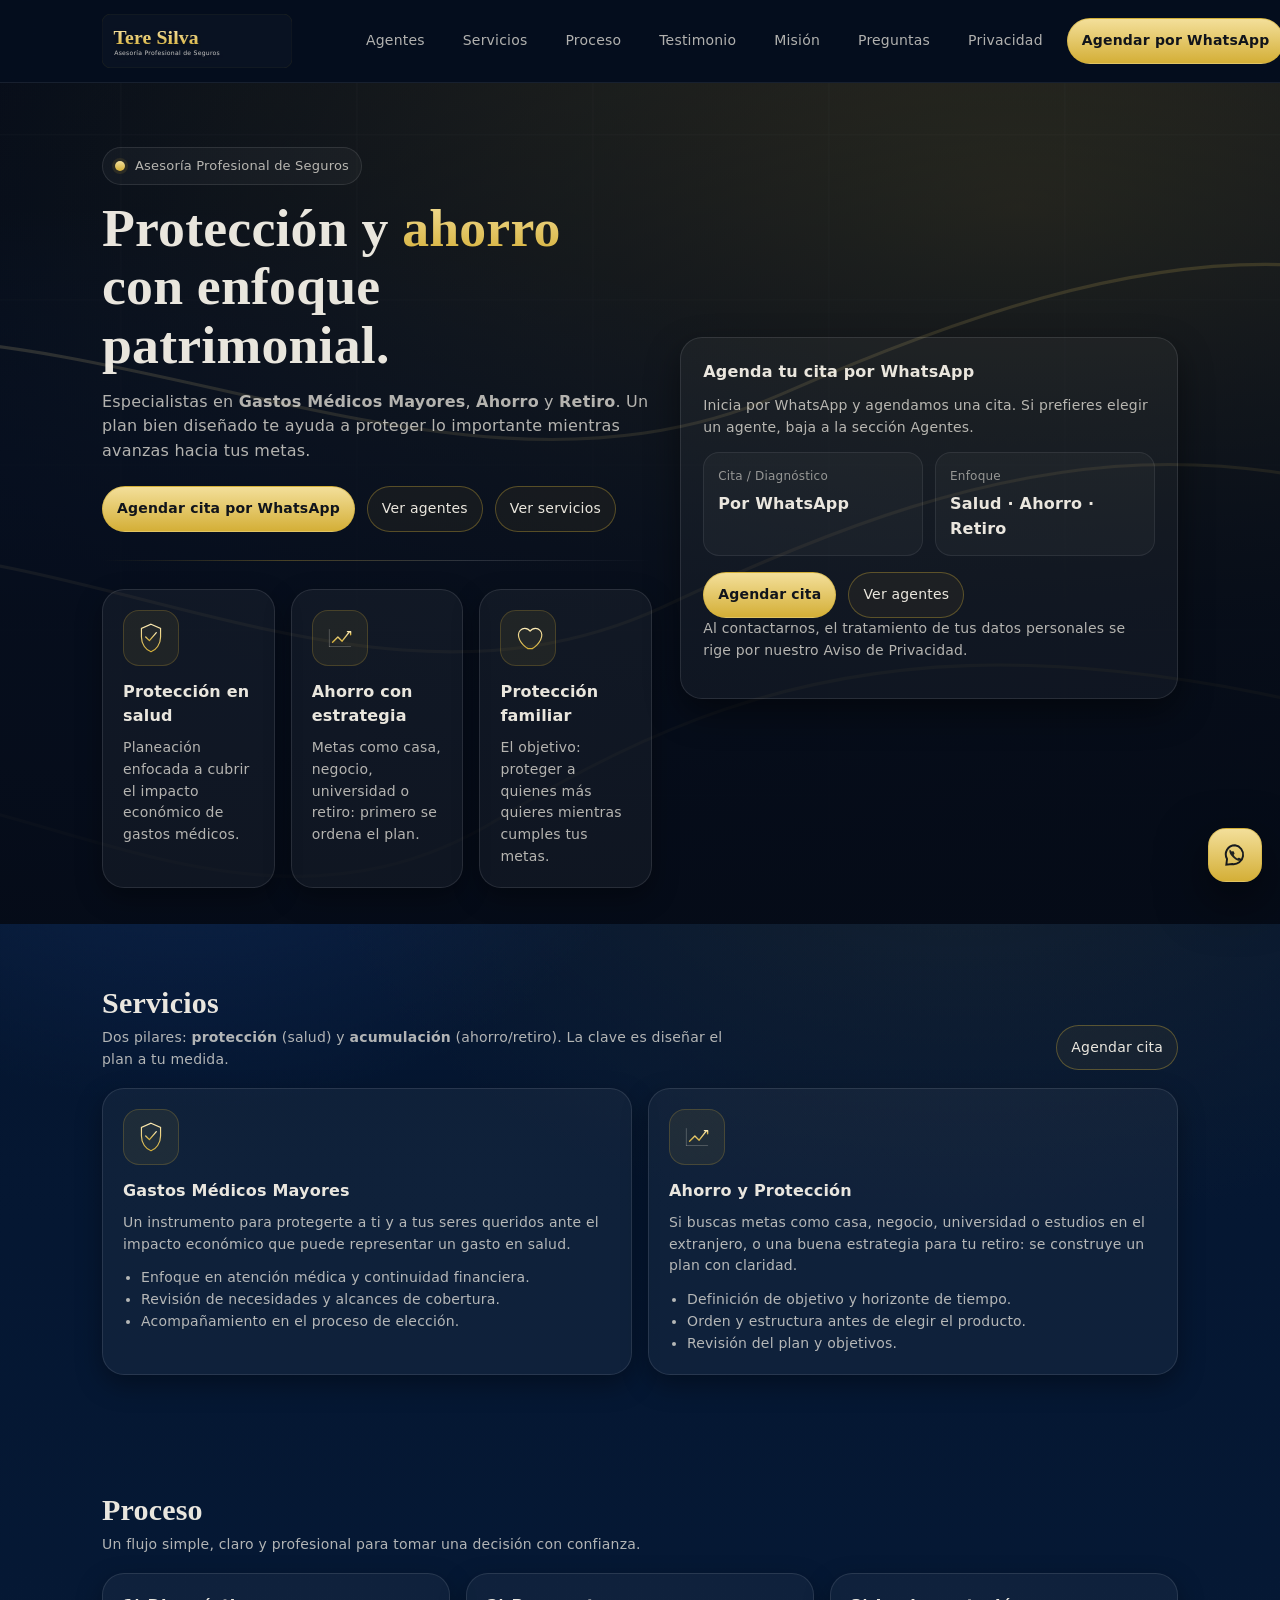
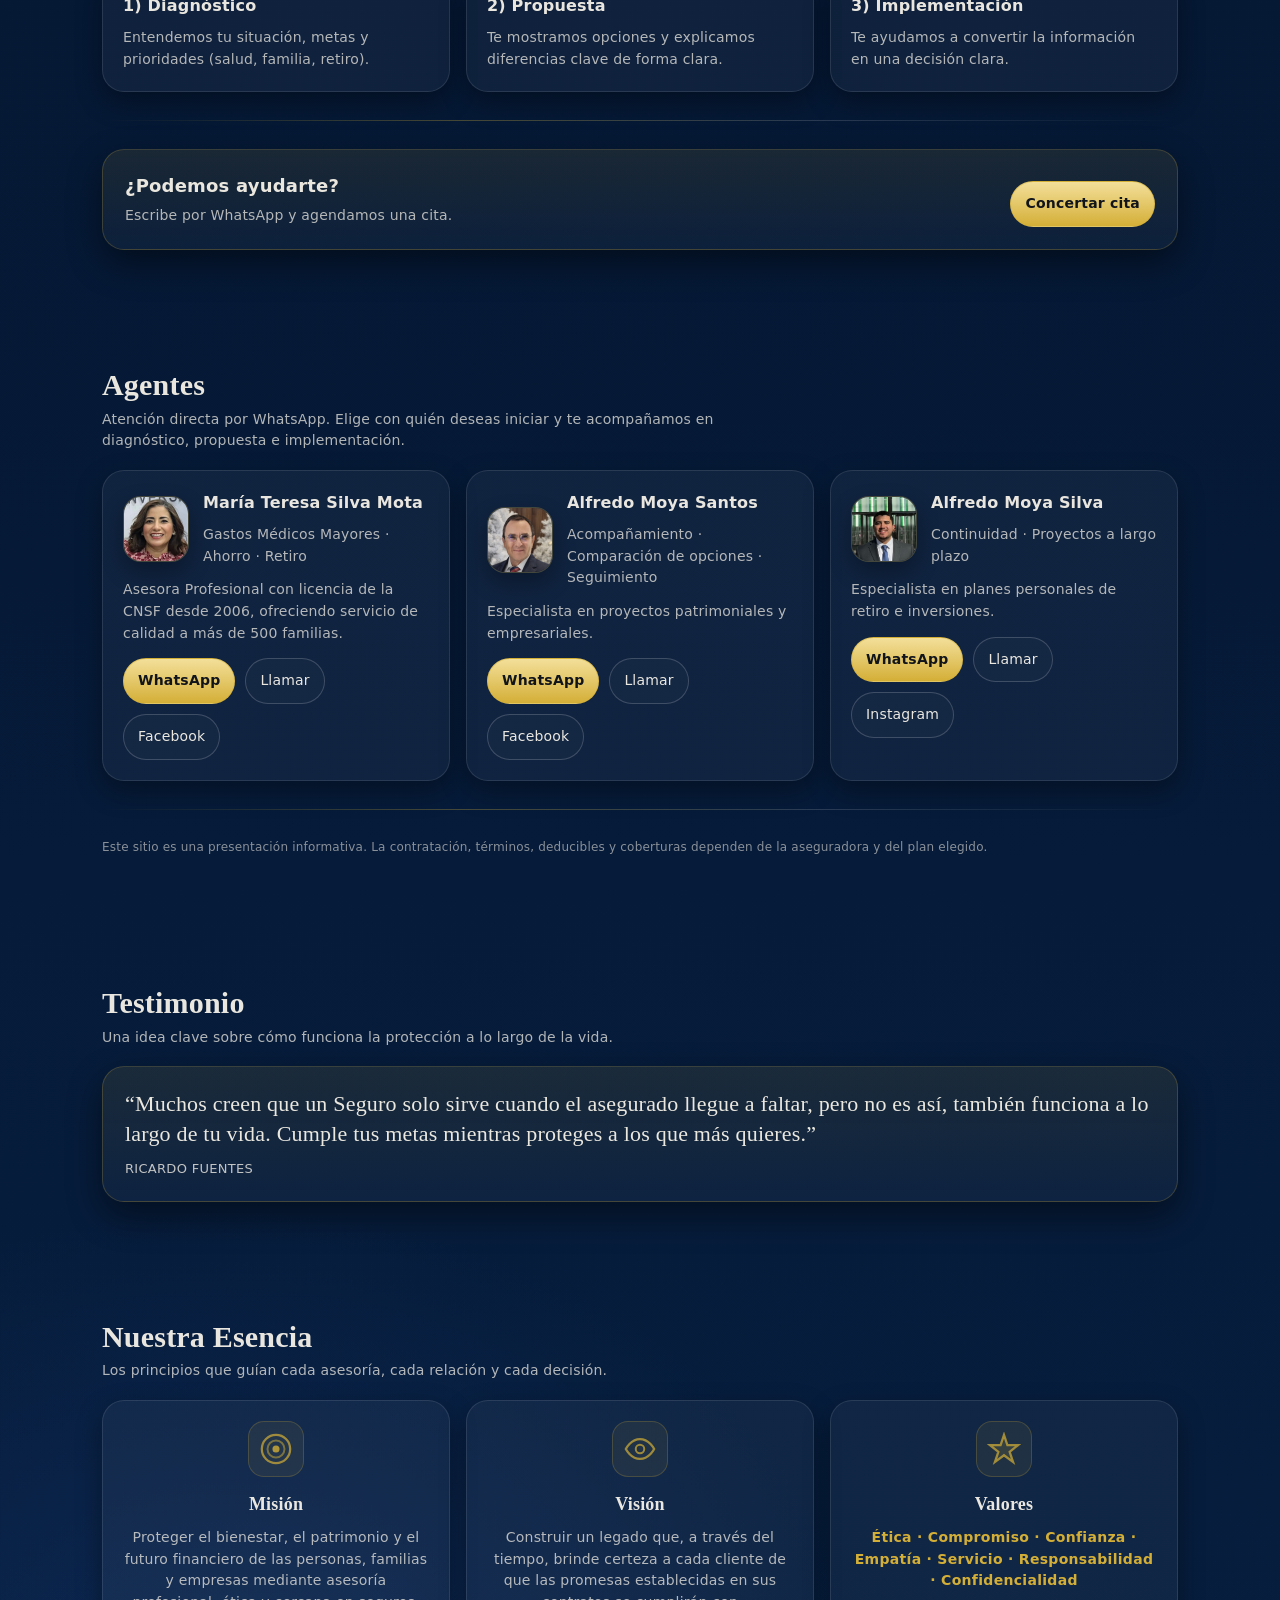
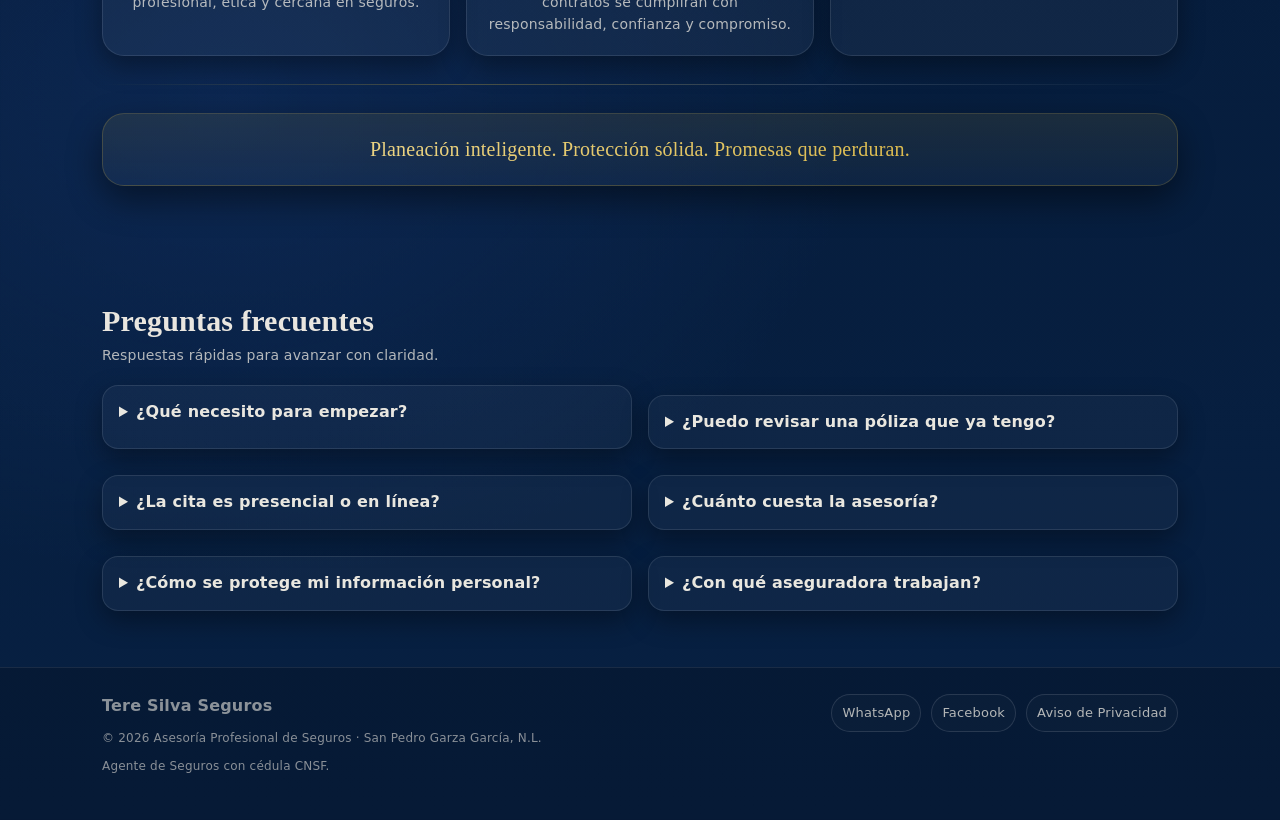
==== commit c9c63df5: "Add files via upload" ====
--- a/index.html
+++ b/index.html
@@ -72,6 +72,7 @@
         <a data-scroll="servicios" href="#servicios">Servicios</a>
         <a data-scroll="proceso" href="#proceso">Proceso</a>
         <a data-scroll="testimonio" href="#testimonio">Testimonio</a>
+        <a data-scroll="mision" href="#mision">Misión</a>
         <a data-scroll="faq" href="#faq">Preguntas</a>
         <a href="aviso-privacidad.html">Privacidad</a>
       </nav>
@@ -91,6 +92,7 @@
       <a data-scroll="servicios" href="#servicios">Servicios</a>
       <a data-scroll="proceso" href="#proceso">Proceso</a>
       <a data-scroll="testimonio" href="#testimonio">Testimonio</a>
+      <a data-scroll="mision" href="#mision">Misión</a>
       <a data-scroll="faq" href="#faq">Preguntas</a>
       <a href="aviso-privacidad.html">Aviso de Privacidad</a>
     </div>
@@ -328,6 +330,43 @@
     </div>
   </section>
 
+  <section class="section" id="mision">
+    <div class="container">
+      <div class="section-head">
+        <div>
+          <h2 class="section-title">Nuestra Esencia</h2>
+          <p class="section-sub">Los principios que guían cada asesoría, cada relación y cada decisión.</p>
+        </div>
+      </div>
+
+      <div class="grid-3 mvv-grid">
+        <div class="card mvv-card">
+          <div class="icon"><svg aria-hidden="true" width="34" height="34" viewBox="0 0 24 24" fill="none"><circle cx="12" cy="12" r="10" stroke="rgba(212,175,55,0.7)" stroke-width="1.6"/><circle cx="12" cy="12" r="6" stroke="rgba(212,175,55,0.5)" stroke-width="1.4"/><circle cx="12" cy="12" r="2.5" fill="rgba(212,175,55,0.8)"/></svg></div>
+          <h4>Misión</h4>
+          <p>Proteger el bienestar, el patrimonio y el futuro financiero de las personas, familias y empresas mediante asesoría profesional, ética y cercana en seguros.</p>
+        </div>
+
+        <div class="card mvv-card">
+          <div class="icon"><svg aria-hidden="true" width="34" height="34" viewBox="0 0 24 24" fill="none"><path d="M2 12s3.5-7 10-7 10 7 10 7-3.5 7-10 7S2 12 2 12z" stroke="rgba(212,175,55,0.7)" stroke-width="1.6"/><circle cx="12" cy="12" r="3" stroke="rgba(212,175,55,0.7)" stroke-width="1.4"/></svg></div>
+          <h4>Visión</h4>
+          <p>Construir un legado que, a través del tiempo, brinde certeza a cada cliente de que las promesas establecidas en sus contratos se cumplirán con responsabilidad, confianza y compromiso.</p>
+        </div>
+
+        <div class="card mvv-card">
+          <div class="icon"><svg aria-hidden="true" width="34" height="34" viewBox="0 0 24 24" fill="none"><path d="M12 2l2.4 7.2H22l-6 4.8 2.4 7.2L12 16.4 5.6 21.2 8 14 2 9.2h7.6z" stroke="rgba(212,175,55,0.7)" stroke-width="1.6" fill="rgba(212,175,55,0.12)"/></svg></div>
+          <h4>Valores</h4>
+          <p class="valores-list">Ética · Compromiso · Confianza · Empatía · Servicio · Responsabilidad · Confidencialidad</p>
+        </div>
+      </div>
+
+      <div class="hr"></div>
+
+      <div class="callout mvv-frase">
+        <p class="quote">Planeación inteligente. Protección sólida. Promesas que perduran.</p>
+      </div>
+    </div>
+  </section>
+
   <section class="section" id="faq">
     <div class="container">
       <div class="section-head">
--- a/style.css
+++ b/style.css
@@ -638,6 +638,28 @@
 }
 
 
+/* Misión · Visión · Valores */
+.mvv-card{ text-align:center; }
+.mvv-card .icon{ margin: 0 auto 14px auto; }
+.mvv-card h4{ font-family: Georgia, "Times New Roman", serif; font-size: 18px; }
+.mvv-card p{ max-width: 48ch; margin-left: auto; margin-right: auto; }
+.valores-list{
+  font-weight: 600;
+  color: var(--gold) !important;
+  letter-spacing: 0.3px;
+}
+.mvv-frase{
+  text-align: center;
+}
+.mvv-frase .quote{
+  margin: 0;
+  font-size: 20px;
+  background: linear-gradient(90deg, #f3df9a, var(--gold));
+  -webkit-background-clip: text;
+  background-clip: text;
+  color: transparent;
+}
+
 /* Footer (business verification) */
 .site-footer .footer-grid{
   display:flex;
